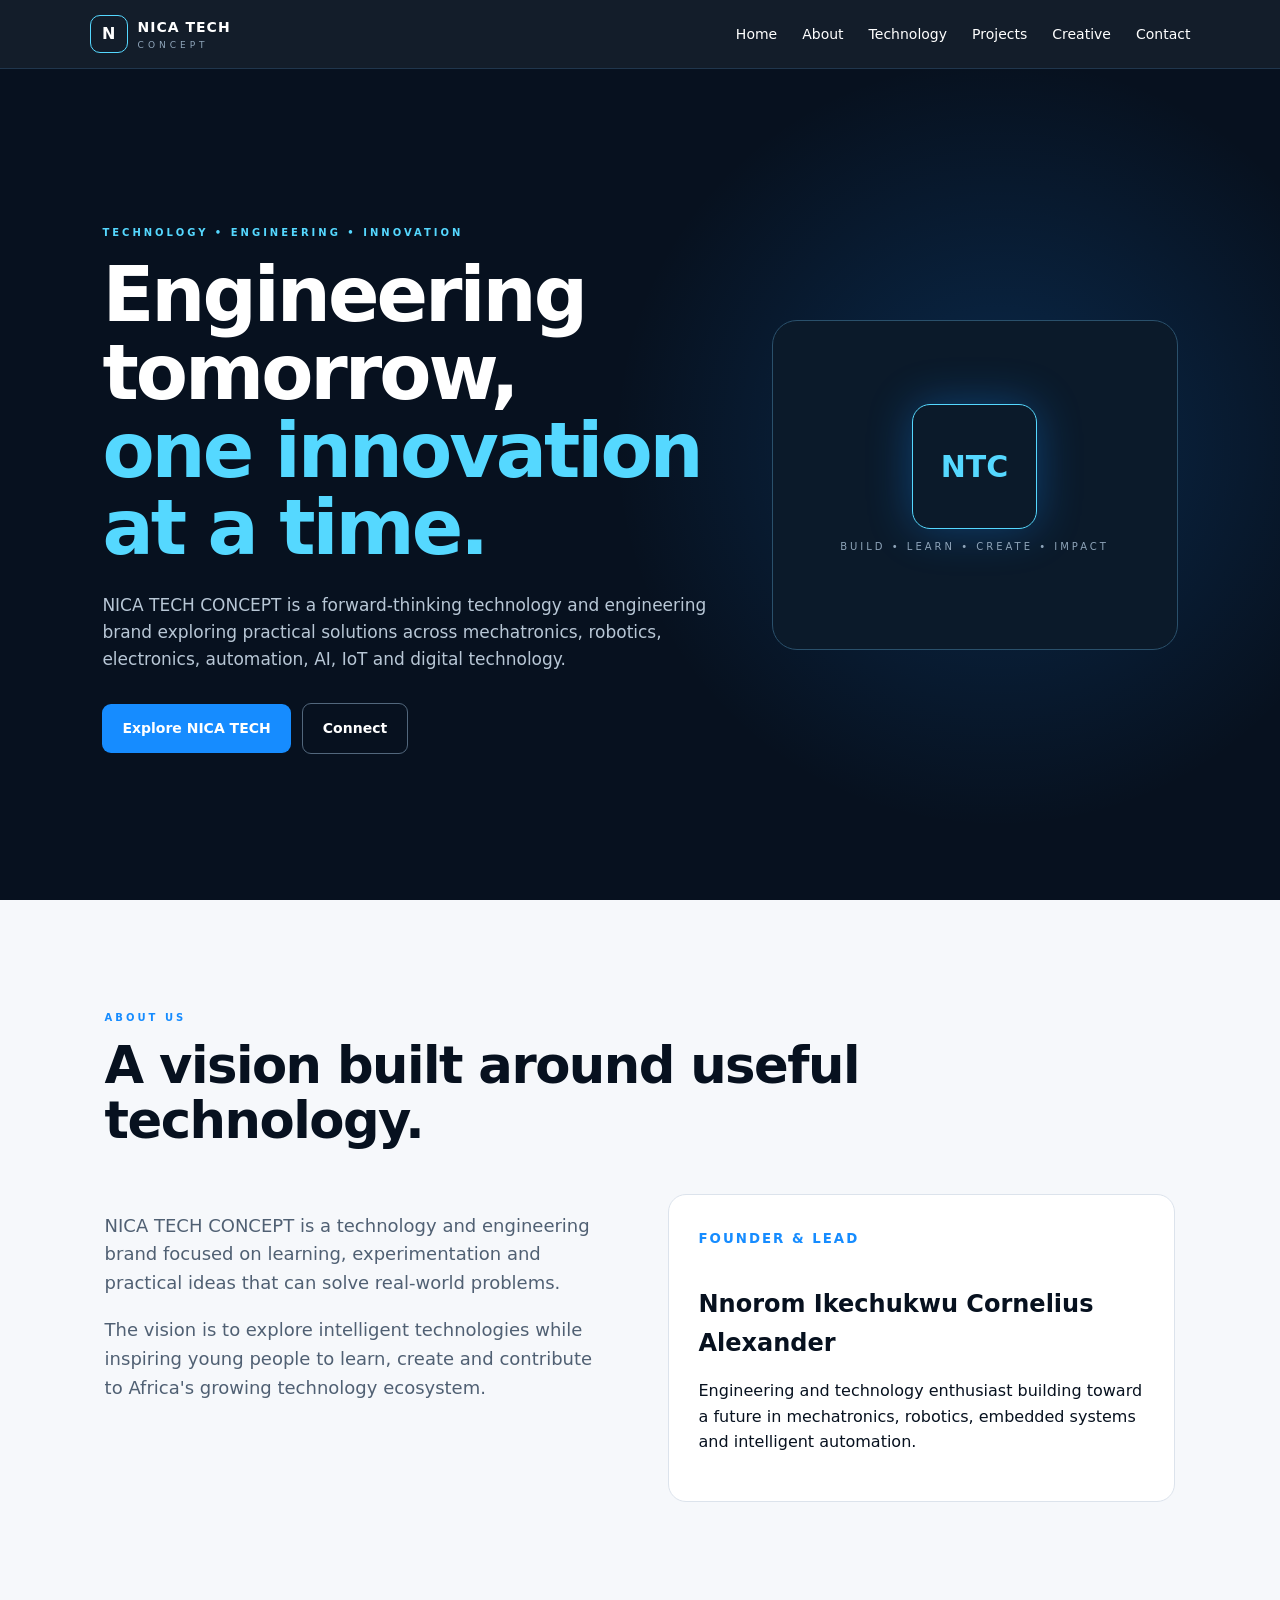
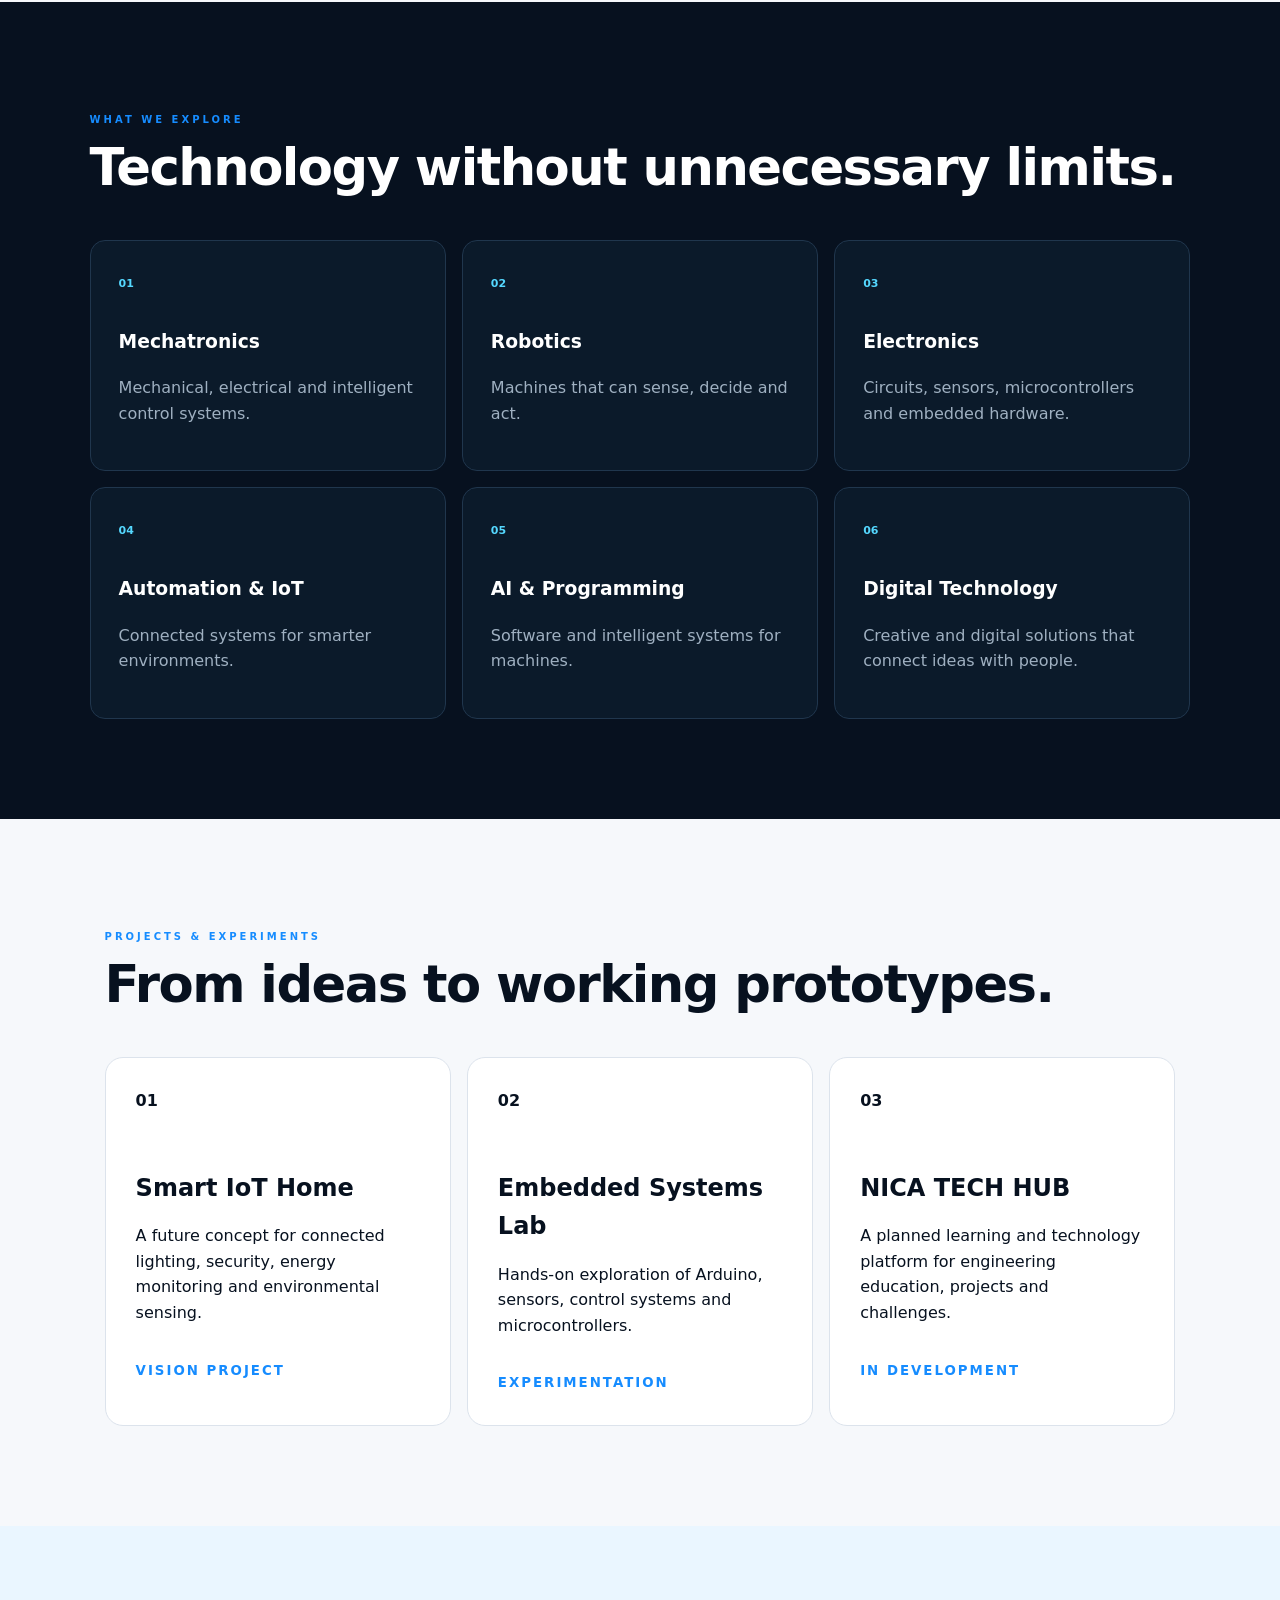
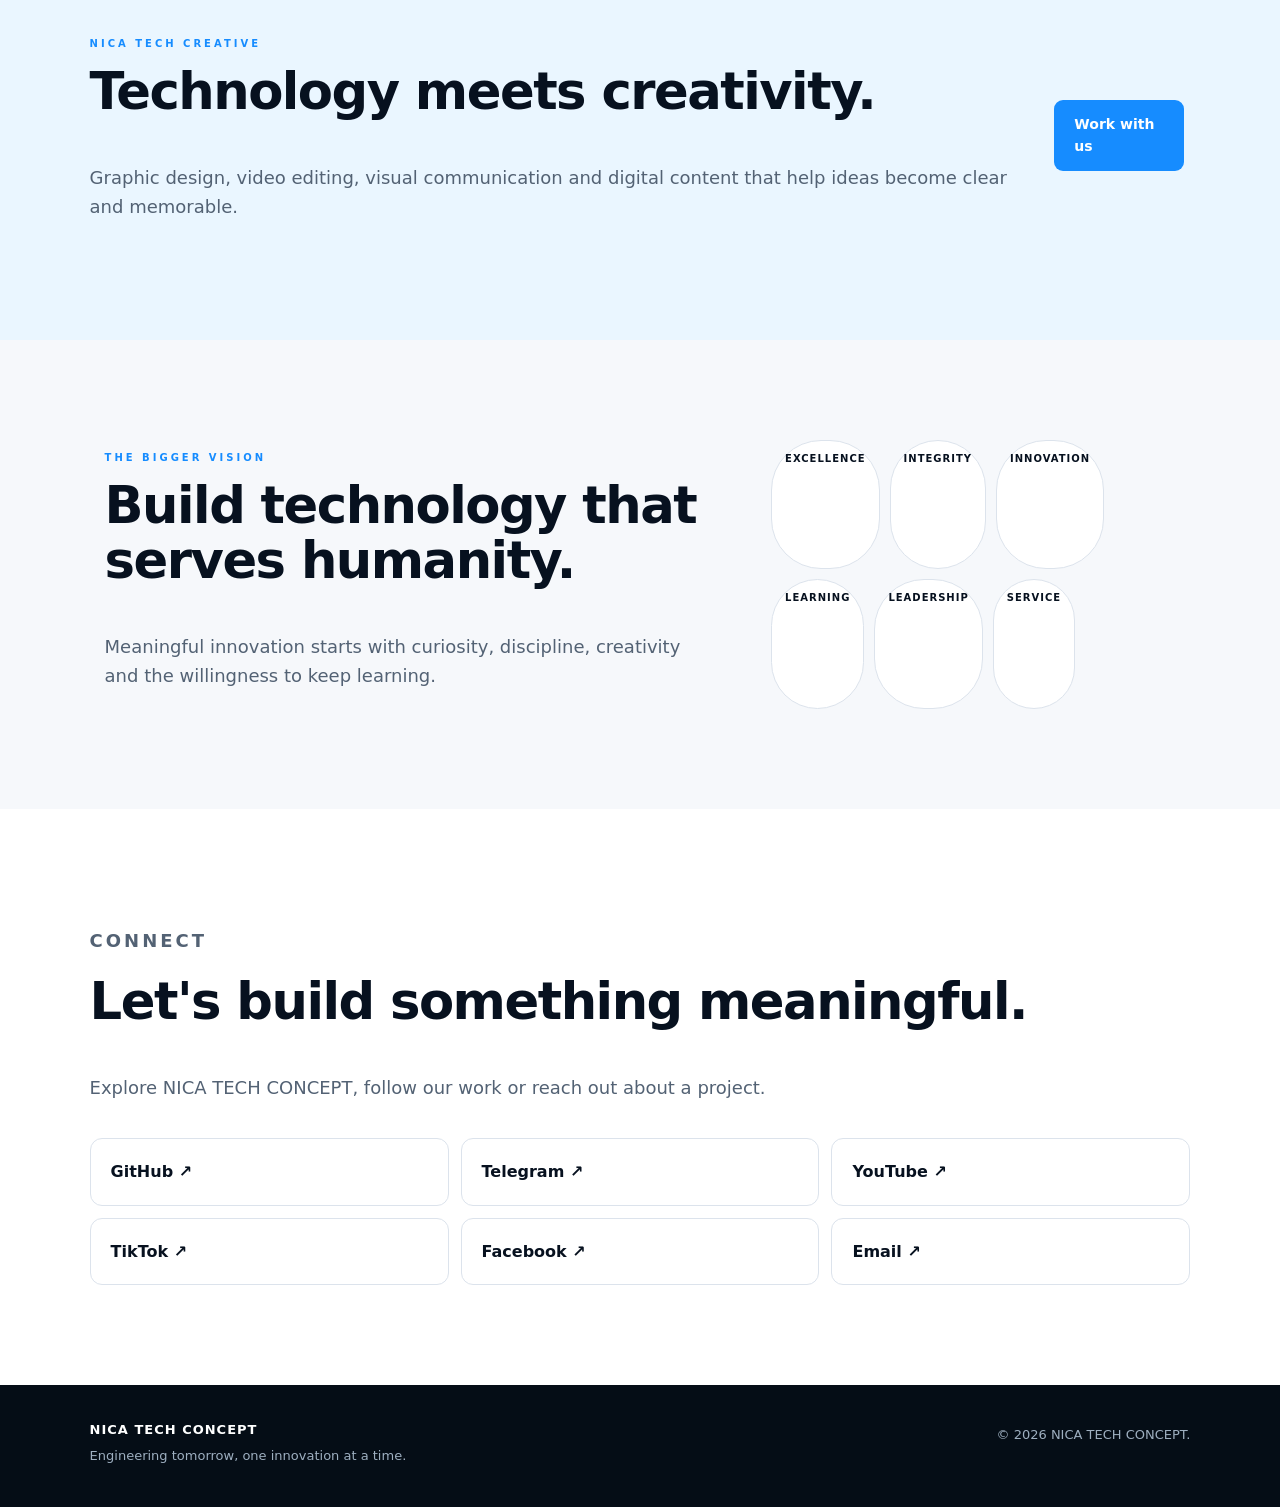
==== index.html @ c8c3e36c "Launch NICA TECH CONCEPT website" ====
<!doctype html><html lang="en"><head><meta charset="utf-8"><meta name="viewport" content="width=device-width,initial-scale=1"><meta name="description" content="NICA TECH CONCEPT — technology and engineering across mechatronics, robotics, electronics, automation, AI, IoT and digital technology."><title>NICA TECH CONCEPT | Engineering Tomorrow</title><link rel="stylesheet" href="style.css"></head><body>
<header><a class="brand" href="#home"><b>N</b><span><strong>NICA TECH</strong><small>CONCEPT</small></span></a><button id="menu">☰</button><nav id="nav"><a href="#home">Home</a><a href="#about">About</a><a href="#technology">Technology</a><a href="#projects">Projects</a><a href="#creative">Creative</a><a href="#contact">Contact</a></nav></header>
<main>
<section id="home" class="hero"><div><p class="eyebrow">TECHNOLOGY • ENGINEERING • INNOVATION</p><h1>Engineering tomorrow,<br><em>one innovation at a time.</em></h1><p class="lead">NICA TECH CONCEPT is a forward-thinking technology and engineering brand exploring practical solutions across mechatronics, robotics, electronics, automation, AI, IoT and digital technology.</p><a class="btn" href="#technology">Explore NICA TECH</a> <a class="btn ghost" href="#contact">Connect</a></div><div class="chipbox"><div class="chip">NTC</div><p>BUILD • LEARN • CREATE • IMPACT</p></div></section>
<section id="about" class="section"><p class="eyebrow">ABOUT US</p><h2>A vision built around useful technology.</h2><div class="twocol"><div><p>NICA TECH CONCEPT is a technology and engineering brand focused on learning, experimentation and practical ideas that can solve real-world problems.</p><p>The vision is to explore intelligent technologies while inspiring young people to learn, create and contribute to Africa's growing technology ecosystem.</p></div><article class="card"><small>FOUNDER & LEAD</small><h3>Nnorom Ikechukwu Cornelius Alexander</h3><p>Engineering and technology enthusiast building toward a future in mechatronics, robotics, embedded systems and intelligent automation.</p></article></div></section>
<section id="technology" class="section dark"><p class="eyebrow">WHAT WE EXPLORE</p><h2>Technology without unnecessary limits.</h2><div class="grid six"><article><b>01</b><h3>Mechatronics</h3><p>Mechanical, electrical and intelligent control systems.</p></article><article><b>02</b><h3>Robotics</h3><p>Machines that can sense, decide and act.</p></article><article><b>03</b><h3>Electronics</h3><p>Circuits, sensors, microcontrollers and embedded hardware.</p></article><article><b>04</b><h3>Automation & IoT</h3><p>Connected systems for smarter environments.</p></article><article><b>05</b><h3>AI & Programming</h3><p>Software and intelligent systems for machines.</p></article><article><b>06</b><h3>Digital Technology</h3><p>Creative and digital solutions that connect ideas with people.</p></article></div></section>
<section id="projects" class="section"><p class="eyebrow">PROJECTS & EXPERIMENTS</p><h2>From ideas to working prototypes.</h2><div class="grid three"><article class="card"><b>01</b><h3>Smart IoT Home</h3><p>A future concept for connected lighting, security, energy monitoring and environmental sensing.</p><small>VISION PROJECT</small></article><article class="card"><b>02</b><h3>Embedded Systems Lab</h3><p>Hands-on exploration of Arduino, sensors, control systems and microcontrollers.</p><small>EXPERIMENTATION</small></article><article class="card"><b>03</b><h3>NICA TECH HUB</h3><p>A planned learning and technology platform for engineering education, projects and challenges.</p><small>IN DEVELOPMENT</small></article></div></section>
<section id="creative" class="section creative"><div><p class="eyebrow">NICA TECH CREATIVE</p><h2>Technology meets creativity.</h2><p>Graphic design, video editing, visual communication and digital content that help ideas become clear and memorable.</p></div><a class="btn" href="#contact">Work with us</a></section>
<section class="section vision"><div><p class="eyebrow">THE BIGGER VISION</p><h2>Build technology that serves humanity.</h2><p>Meaningful innovation starts with curiosity, discipline, creativity and the willingness to keep learning.</p></div><div class="pills"><span>EXCELLENCE</span><span>INTEGRITY</span><span>INNOVATION</span><span>LEARNING</span><span>LEADERSHIP</span><span>SERVICE</span></div></section>
<section id="contact" class="section contact"><p class="eyebrow">CONNECT</p><h2>Let's build something meaningful.</h2><p>Explore NICA TECH CONCEPT, follow our work or reach out about a project.</p><div class="links"><a href="https://github.com/nica-tech" target="_blank">GitHub ↗</a><a href="https://t.me/nicatechconcept" target="_blank">Telegram ↗</a><a href="https://www.youtube.com/@nicatechconcept" target="_blank">YouTube ↗</a><a href="https://www.tiktok.com/" target="_blank">TikTok ↗</a><a href="https://www.facebook.com/" target="_blank">Facebook ↗</a><a href="mailto:hello@nicatechconcept.com">Email ↗</a></div></section>
</main><footer><div><strong>NICA TECH CONCEPT</strong><p>Engineering tomorrow, one innovation at a time.</p></div><p>© <span id="year"></span> NICA TECH CONCEPT.</p></footer><script src="script.js"></script></body></html>
---- style.css ----
*{box-sizing:border-box}html{scroll-behavior:smooth}body{margin:0;font-family:Inter,system-ui,-apple-system,Segoe UI,sans-serif;color:#07111f;background:#f6f8fb;line-height:1.6}a{text-decoration:none;color:inherit}header{position:sticky;top:0;z-index:5;padding:15px 7%;display:flex;align-items:center;justify-content:space-between;background:#07111ff2;color:#fff;border-bottom:1px solid #20364d}.brand{display:flex;align-items:center;gap:10px}.brand>b{display:grid;place-items:center;width:38px;height:38px;border:1px solid #55d8ff;border-radius:10px}.brand strong,.brand small{display:block}.brand strong{font-size:14px;letter-spacing:1px}.brand small{font-size:9px;letter-spacing:4px;color:#91a7bc}nav{display:flex;gap:25px;font-size:14px}nav a:hover{color:#55d8ff}#menu{display:none;background:none;border:0;color:#fff;font-size:25px}.hero{min-height:calc(100vh - 69px);padding:8%;display:grid;grid-template-columns:1.2fr .8fr;align-items:center;gap:60px;background:radial-gradient(circle at 78% 45%,#168cff33,transparent 35%),#07111f;color:#fff}.eyebrow{font-size:10px;font-weight:900;letter-spacing:3px;color:#168cff}.hero .eyebrow{color:#55d8ff}h1{font-size:clamp(43px,6vw,76px);line-height:1.02;letter-spacing:-3px;margin:15px 0}h1 em{font-style:normal;color:#55d8ff}.lead{max-width:700px;color:#b8c7d6;font-size:17px;margin:25px 0}.btn{display:inline-block;padding:13px 20px;margin:5px 6px 0 0;border-radius:9px;background:#168cff;color:#fff;font-weight:800;font-size:14px}.btn.ghost{background:transparent;border:1px solid #52677c}.chipbox{height:330px;border:1px solid #2a506b;border-radius:25px;display:grid;place-items:center;align-content:center;background:#0b1a2a}.chip{width:125px;height:125px;display:grid;place-items:center;border:1px solid #55d8ff;border-radius:18px;color:#55d8ff;font-size:30px;font-weight:900;box-shadow:0 0 45px #168cff55}.chipbox p{font-size:10px;letter-spacing:3px;color:#8ea4b9}.section{max-width:1250px;margin:auto;padding:100px 7%}.section h2{font-size:clamp(32px,4vw,54px);line-height:1.08;margin:12px 0 45px;letter-spacing:-1.5px}.twocol{display:grid;grid-template-columns:1fr 1fr;gap:55px}.twocol>div>p{font-size:18px;color:#506073}.card{background:#fff;border:1px solid #dce3ec;border-radius:18px;padding:30px}.card small{color:#168cff;font-weight:900;letter-spacing:2px}.card h3{font-size:24px;margin:35px 0 10px}.dark{max-width:none;background:#07111f;color:#fff}.dark>*{max-width:1110px;margin-left:auto;margin-right:auto}.dark h2{color:#fff}.grid{display:grid;gap:16px}.six{grid-template-columns:repeat(3,1fr)}.six article{padding:28px;border:1px solid #20364d;border-radius:15px;background:#0b1a2a}.six article>b{color:#55d8ff;font-size:11px}.six h3{margin-top:32px}.six p{color:#9fb0c1}.three{grid-template-columns:repeat(3,1fr)}.three .card{min-height:230px}.three .card h3{margin-top:55px}.three .card small{display:inline-block;margin-top:18px}.creative{max-width:none;background:#eaf6ff;display:flex;align-items:center;justify-content:space-between;gap:30px}.creative p:not(.eyebrow),.vision p:last-child,.contact>p{color:#536274;font-size:18px}.vision{display:grid;grid-template-columns:1.2fr .8fr;gap:60px}.pills{display:flex;flex-wrap:wrap;gap:10px}.pills span{background:#fff;border:1px solid #dce3ec;border-radius:50px;padding:10px 13px;font-size:10px;font-weight:900;letter-spacing:1px}.contact{max-width:none;background:#fff}.links{display:grid;grid-template-columns:repeat(3,1fr);gap:12px;margin-top:35px}.links a{padding:20px;border:1px solid #dce3ec;border-radius:12px;font-weight:800}.links a:hover{border-color:#55d8ff;background:#f5fbff}footer{padding:35px 7%;background:#050d16;color:#9eafc0;display:flex;justify-content:space-between;gap:30px;font-size:13px}footer strong{color:#fff;letter-spacing:1px}footer p{margin:5px 0}@media(max-width:800px){#menu{display:block}nav{display:none;position:absolute;top:68px;left:0;right:0;padding:20px 7%;background:#07111f;flex-direction:column}nav.open{display:flex}.hero{grid-template-columns:1fr;padding-top:70px}.twocol,.six,.three,.vision{grid-template-columns:1fr}.creative{display:block}.links{grid-template-columns:1fr}footer{display:block}}
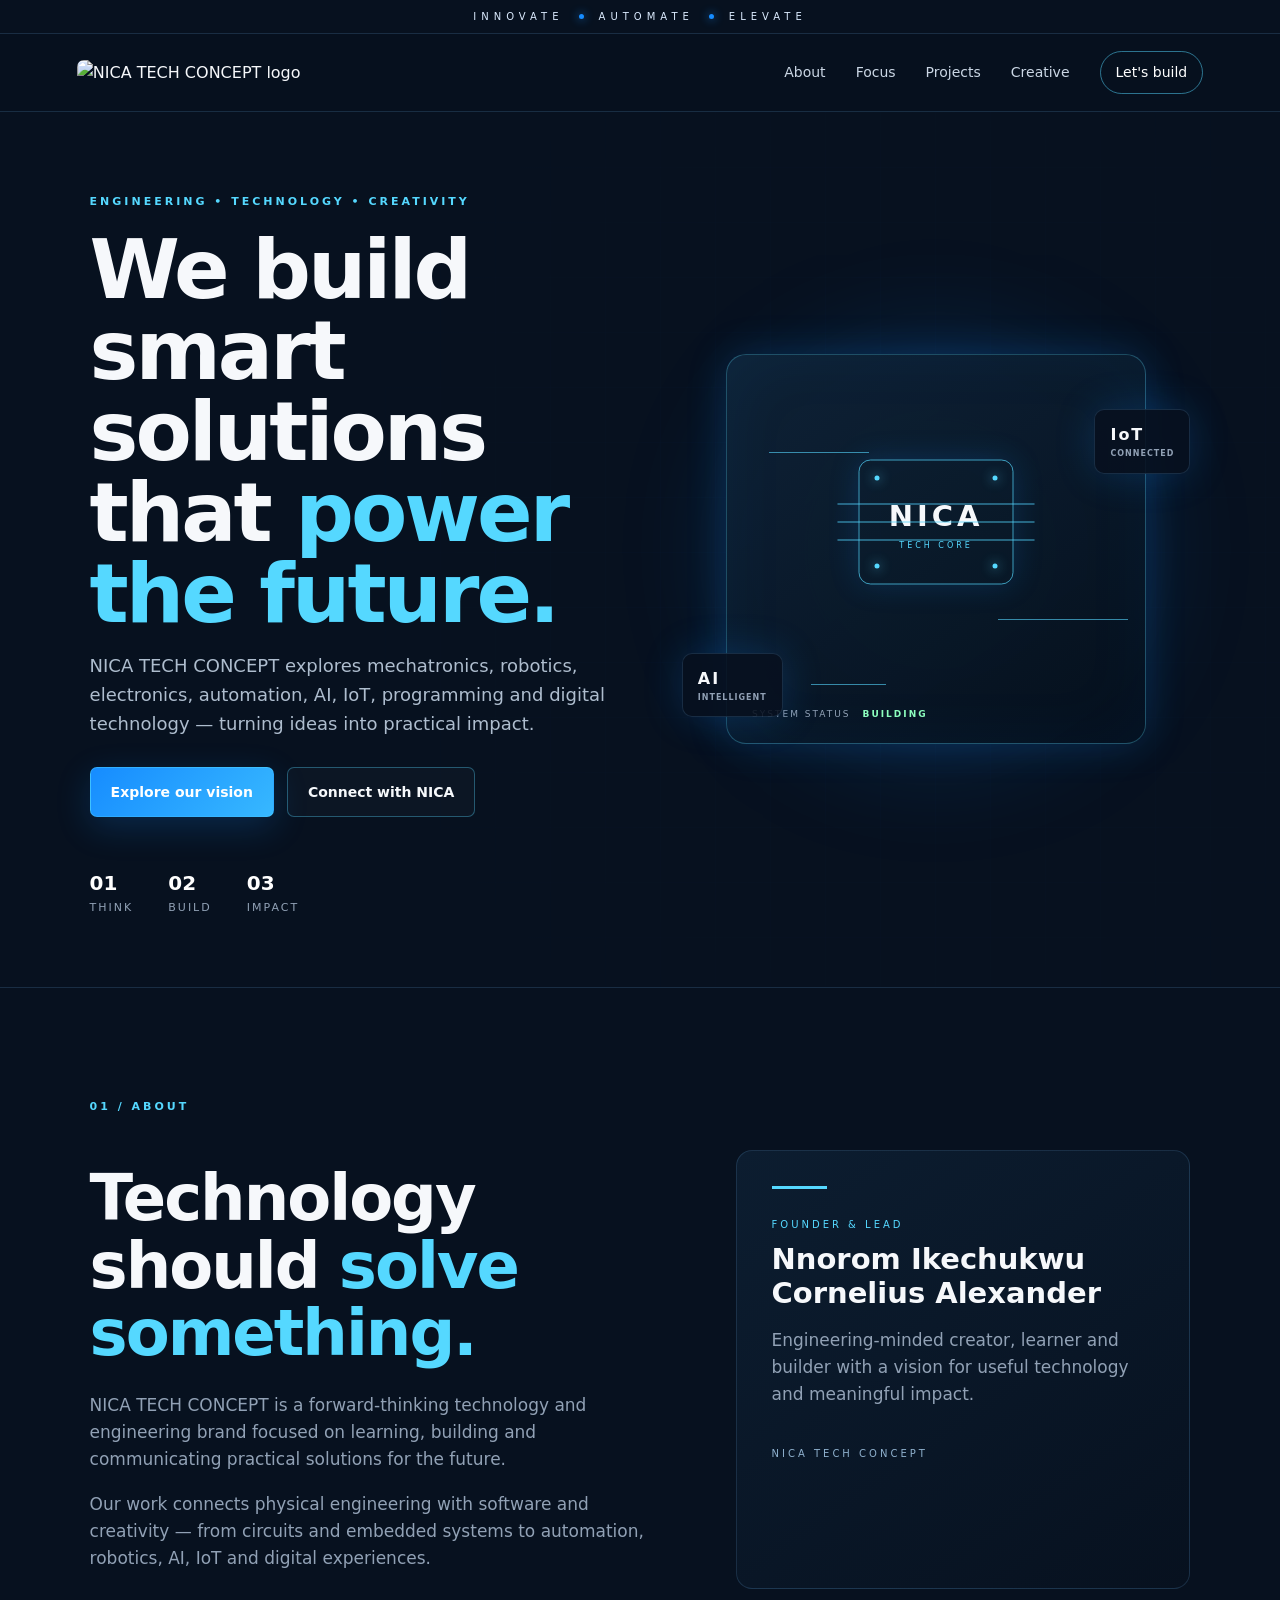
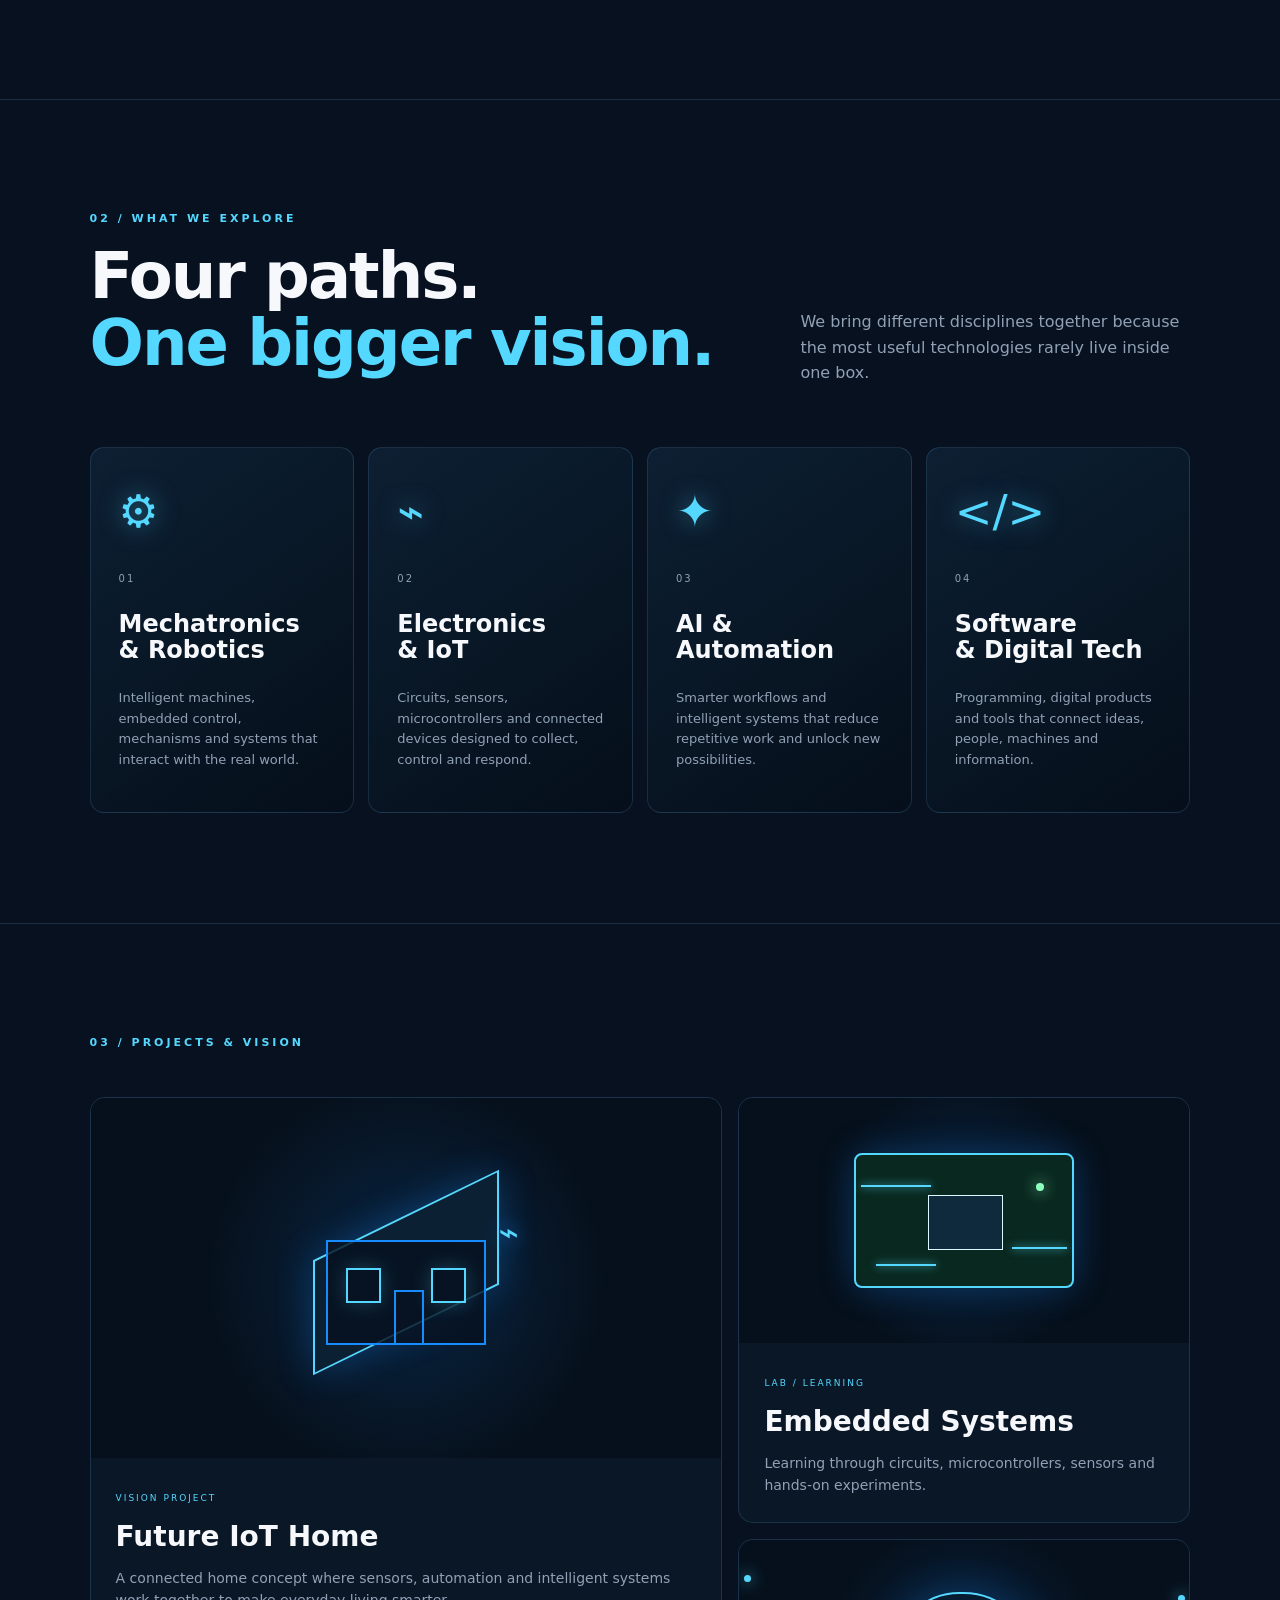
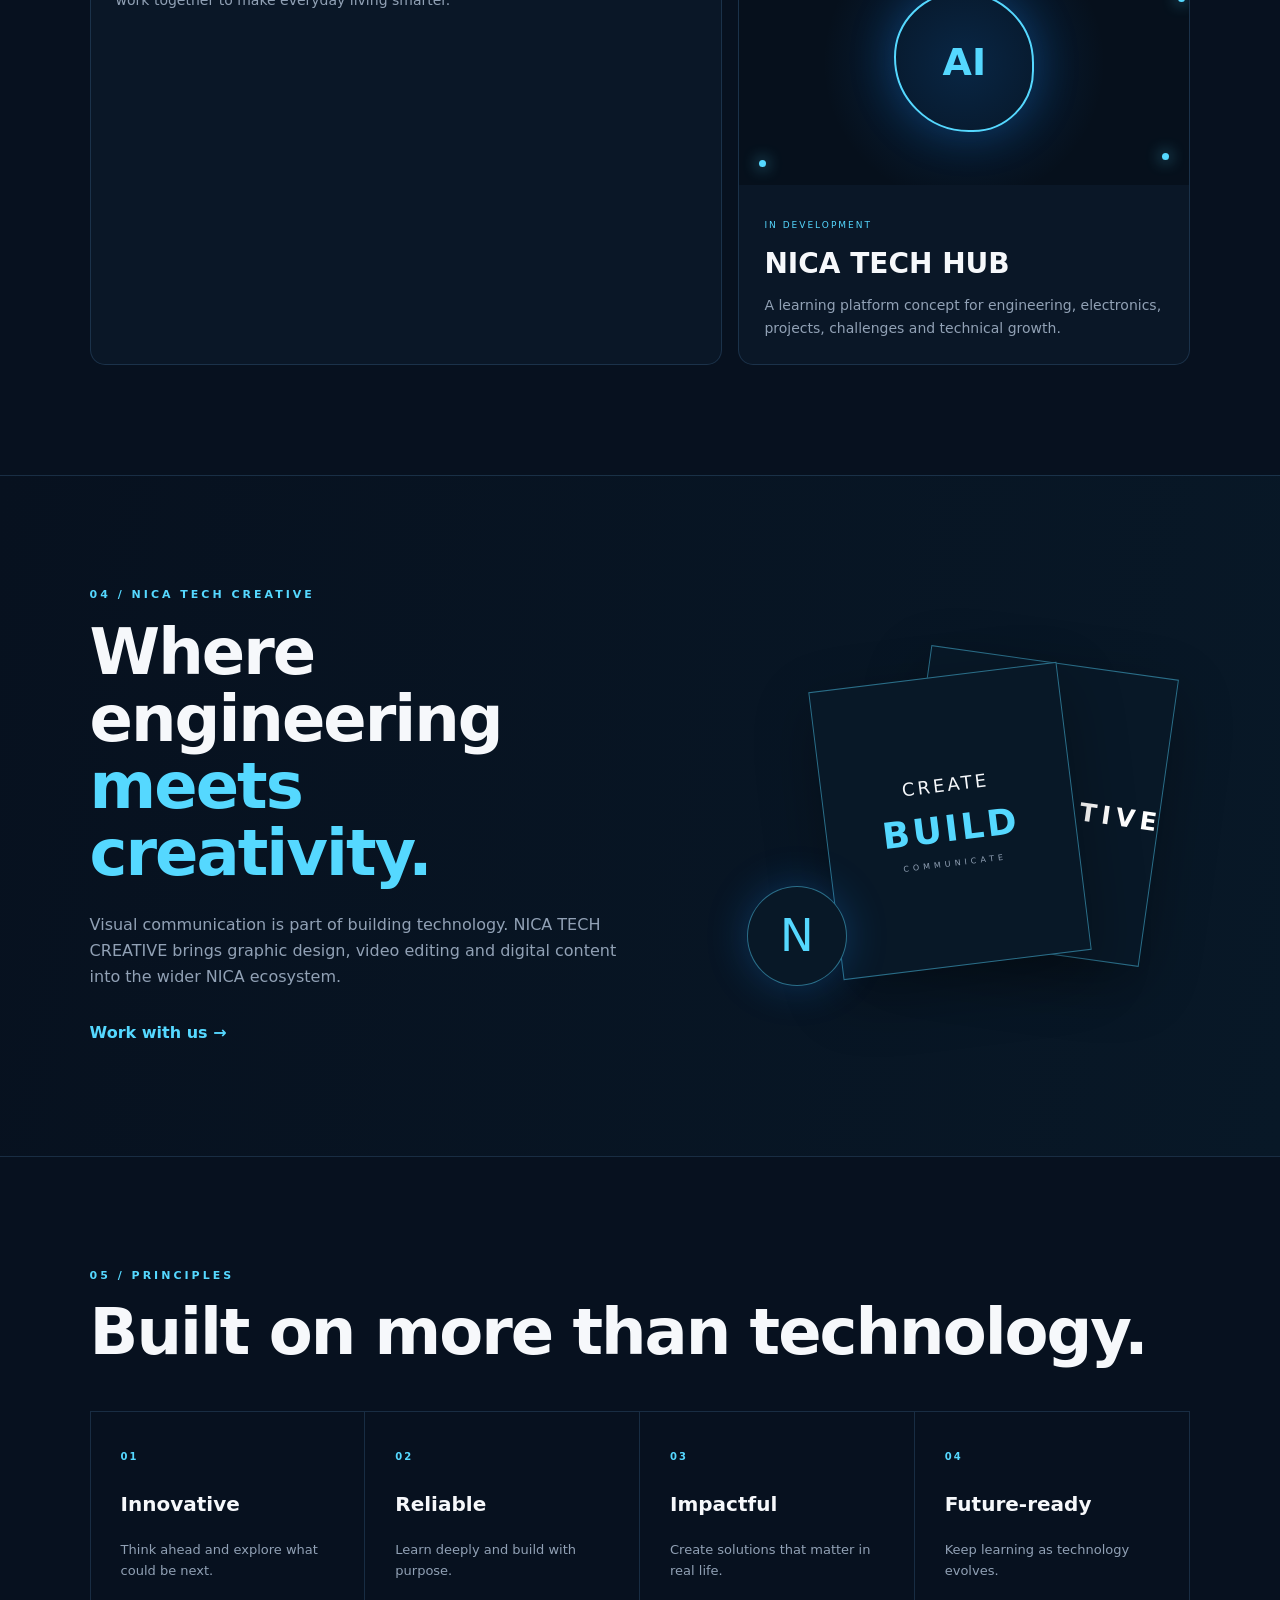
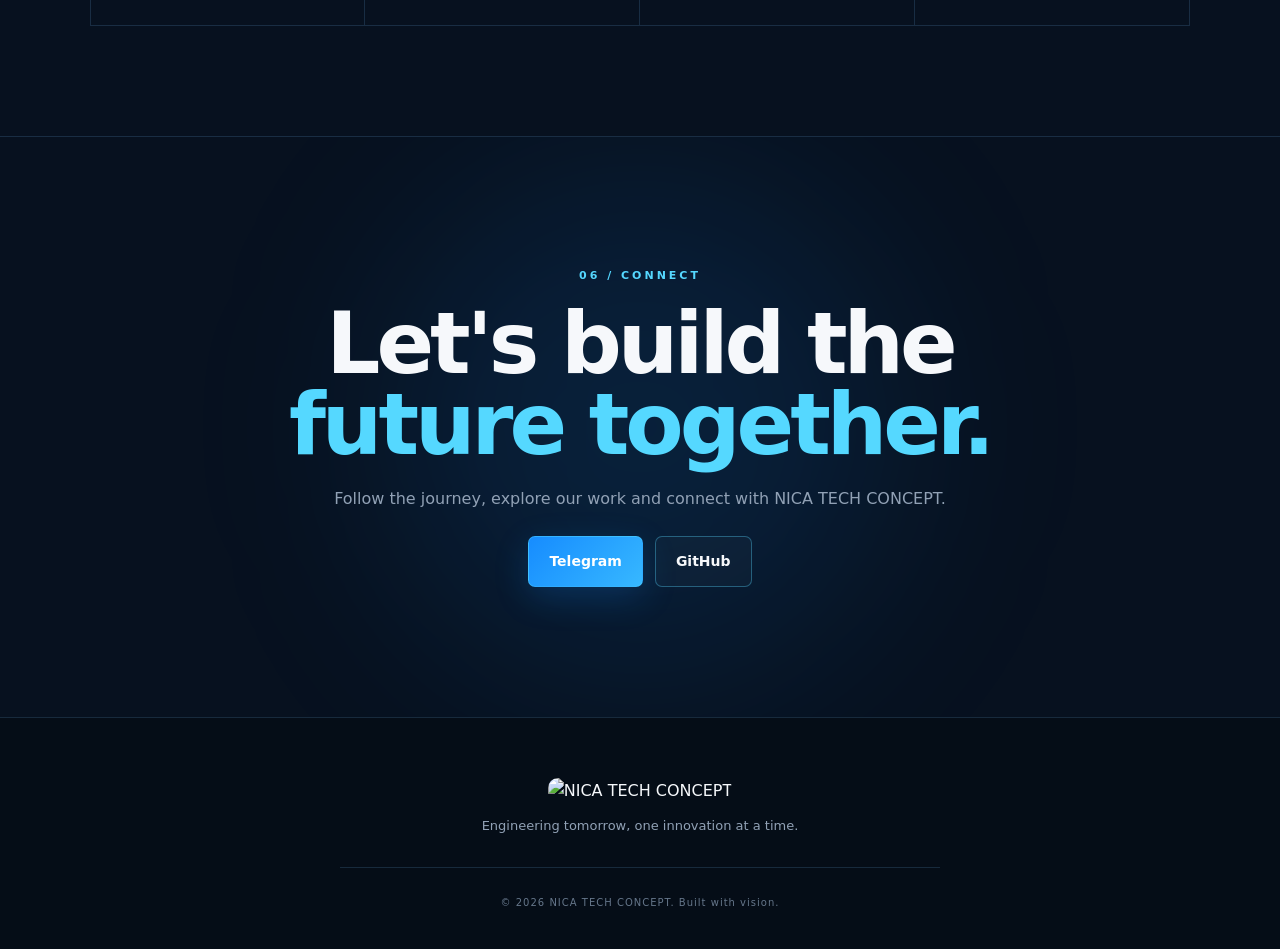
==== commit 86d94ead: "Add files via upload" ====
--- a/index.html
+++ b/index.html
@@ -1,11 +1,174 @@
-<!doctype html><html lang="en"><head><meta charset="utf-8"><meta name="viewport" content="width=device-width,initial-scale=1"><meta name="description" content="NICA TECH CONCEPT — technology and engineering across mechatronics, robotics, electronics, automation, AI, IoT and digital technology."><title>NICA TECH CONCEPT | Engineering Tomorrow</title><link rel="stylesheet" href="style.css"></head><body>
-<header><a class="brand" href="#home"><b>N</b><span><strong>NICA TECH</strong><small>CONCEPT</small></span></a><button id="menu">☰</button><nav id="nav"><a href="#home">Home</a><a href="#about">About</a><a href="#technology">Technology</a><a href="#projects">Projects</a><a href="#creative">Creative</a><a href="#contact">Contact</a></nav></header>
-<main>
-<section id="home" class="hero"><div><p class="eyebrow">TECHNOLOGY • ENGINEERING • INNOVATION</p><h1>Engineering tomorrow,<br><em>one innovation at a time.</em></h1><p class="lead">NICA TECH CONCEPT is a forward-thinking technology and engineering brand exploring practical solutions across mechatronics, robotics, electronics, automation, AI, IoT and digital technology.</p><a class="btn" href="#technology">Explore NICA TECH</a> <a class="btn ghost" href="#contact">Connect</a></div><div class="chipbox"><div class="chip">NTC</div><p>BUILD • LEARN • CREATE • IMPACT</p></div></section>
-<section id="about" class="section"><p class="eyebrow">ABOUT US</p><h2>A vision built around useful technology.</h2><div class="twocol"><div><p>NICA TECH CONCEPT is a technology and engineering brand focused on learning, experimentation and practical ideas that can solve real-world problems.</p><p>The vision is to explore intelligent technologies while inspiring young people to learn, create and contribute to Africa's growing technology ecosystem.</p></div><article class="card"><small>FOUNDER & LEAD</small><h3>Nnorom Ikechukwu Cornelius Alexander</h3><p>Engineering and technology enthusiast building toward a future in mechatronics, robotics, embedded systems and intelligent automation.</p></article></div></section>
-<section id="technology" class="section dark"><p class="eyebrow">WHAT WE EXPLORE</p><h2>Technology without unnecessary limits.</h2><div class="grid six"><article><b>01</b><h3>Mechatronics</h3><p>Mechanical, electrical and intelligent control systems.</p></article><article><b>02</b><h3>Robotics</h3><p>Machines that can sense, decide and act.</p></article><article><b>03</b><h3>Electronics</h3><p>Circuits, sensors, microcontrollers and embedded hardware.</p></article><article><b>04</b><h3>Automation & IoT</h3><p>Connected systems for smarter environments.</p></article><article><b>05</b><h3>AI & Programming</h3><p>Software and intelligent systems for machines.</p></article><article><b>06</b><h3>Digital Technology</h3><p>Creative and digital solutions that connect ideas with people.</p></article></div></section>
-<section id="projects" class="section"><p class="eyebrow">PROJECTS & EXPERIMENTS</p><h2>From ideas to working prototypes.</h2><div class="grid three"><article class="card"><b>01</b><h3>Smart IoT Home</h3><p>A future concept for connected lighting, security, energy monitoring and environmental sensing.</p><small>VISION PROJECT</small></article><article class="card"><b>02</b><h3>Embedded Systems Lab</h3><p>Hands-on exploration of Arduino, sensors, control systems and microcontrollers.</p><small>EXPERIMENTATION</small></article><article class="card"><b>03</b><h3>NICA TECH HUB</h3><p>A planned learning and technology platform for engineering education, projects and challenges.</p><small>IN DEVELOPMENT</small></article></div></section>
-<section id="creative" class="section creative"><div><p class="eyebrow">NICA TECH CREATIVE</p><h2>Technology meets creativity.</h2><p>Graphic design, video editing, visual communication and digital content that help ideas become clear and memorable.</p></div><a class="btn" href="#contact">Work with us</a></section>
-<section class="section vision"><div><p class="eyebrow">THE BIGGER VISION</p><h2>Build technology that serves humanity.</h2><p>Meaningful innovation starts with curiosity, discipline, creativity and the willingness to keep learning.</p></div><div class="pills"><span>EXCELLENCE</span><span>INTEGRITY</span><span>INNOVATION</span><span>LEARNING</span><span>LEADERSHIP</span><span>SERVICE</span></div></section>
-<section id="contact" class="section contact"><p class="eyebrow">CONNECT</p><h2>Let's build something meaningful.</h2><p>Explore NICA TECH CONCEPT, follow our work or reach out about a project.</p><div class="links"><a href="https://github.com/nica-tech" target="_blank">GitHub ↗</a><a href="https://t.me/nicatechconcept" target="_blank">Telegram ↗</a><a href="https://www.youtube.com/@nicatechconcept" target="_blank">YouTube ↗</a><a href="https://www.tiktok.com/" target="_blank">TikTok ↗</a><a href="https://www.facebook.com/" target="_blank">Facebook ↗</a><a href="mailto:hello@nicatechconcept.com">Email ↗</a></div></section>
-</main><footer><div><strong>NICA TECH CONCEPT</strong><p>Engineering tomorrow, one innovation at a time.</p></div><p>© <span id="year"></span> NICA TECH CONCEPT.</p></footer><script src="script.js"></script></body></html>
+<!DOCTYPE html>
+<html lang="en">
+<head>
+  <meta charset="UTF-8">
+  <meta name="viewport" content="width=device-width, initial-scale=1.0">
+  <meta name="description" content="NICA TECH CONCEPT — engineering, robotics, electronics, automation, AI, IoT and digital technology.">
+  <meta name="theme-color" content="#07111f">
+  <title>NICA TECH CONCEPT | Engineering Tomorrow</title>
+  <link rel="icon" type="image/png" href="assets/nica-tech-mark.png">
+  <link rel="stylesheet" href="style.css">
+</head>
+<body>
+  <div class="topline"><span>INNOVATE</span><i></i><span>AUTOMATE</span><i></i><span>ELEVATE</span></div>
+
+  <header class="nav">
+    <a class="brand" href="#home" aria-label="NICA TECH CONCEPT home">
+      <img src="assets/nica-tech-mark.png" alt="NICA TECH CONCEPT logo">
+    </a>
+    <button class="menu" aria-label="Open menu"><span></span><span></span><span></span></button>
+    <nav>
+      <a href="#about">About</a>
+      <a href="#focus">Focus</a>
+      <a href="#projects">Projects</a>
+      <a href="#creative">Creative</a>
+      <a href="#contact" class="nav-cta">Let's build</a>
+    </nav>
+  </header>
+
+  <main>
+    <section id="home" class="hero">
+      <div class="circuit-bg"></div>
+      <div class="hero-copy">
+        <p class="eyebrow">ENGINEERING • TECHNOLOGY • CREATIVITY</p>
+        <h1>We build smart solutions that <em>power the future.</em></h1>
+        <p class="lead">NICA TECH CONCEPT explores mechatronics, robotics, electronics, automation, AI, IoT, programming and digital technology — turning ideas into practical impact.</p>
+        <div class="hero-actions">
+          <a class="btn primary" href="#projects">Explore our vision</a>
+          <a class="btn ghost" href="#contact">Connect with NICA</a>
+        </div>
+        <div class="stats">
+          <div><strong>01</strong><span>Think</span></div>
+          <div><strong>02</strong><span>Build</span></div>
+          <div><strong>03</strong><span>Impact</span></div>
+        </div>
+      </div>
+      <div class="hero-visual">
+        <div class="orb orb-a"></div><div class="orb orb-b"></div>
+        <div class="tech-card main-card">
+          <div class="scan"></div>
+          <div class="chip">
+            <span></span><span></span><span></span><span></span>
+            <b>NICA</b>
+            <small>TECH CORE</small>
+          </div>
+          <div class="wire w1"></div><div class="wire w2"></div><div class="wire w3"></div>
+          <div class="readout"><span>SYSTEM STATUS</span><b>BUILDING</b></div>
+        </div>
+        <div class="floating-card fc-one">IoT <small>CONNECTED</small></div>
+        <div class="floating-card fc-two">AI <small>INTELLIGENT</small></div>
+      </div>
+    </section>
+
+    <section id="about" class="section about">
+      <div class="section-tag">01 / ABOUT</div>
+      <div class="two-col">
+        <div>
+          <h2>Technology should <span>solve something.</span></h2>
+          <p>NICA TECH CONCEPT is a forward-thinking technology and engineering brand focused on learning, building and communicating practical solutions for the future.</p>
+          <p>Our work connects physical engineering with software and creativity — from circuits and embedded systems to automation, robotics, AI, IoT and digital experiences.</p>
+        </div>
+        <div class="founder">
+          <div class="founder-line"></div>
+          <p class="mini">FOUNDER & LEAD</p>
+          <h3>Nnorom Ikechukwu<br>Cornelius Alexander</h3>
+          <p>Engineering-minded creator, learner and builder with a vision for useful technology and meaningful impact.</p>
+          <span class="signature">NICA TECH CONCEPT</span>
+        </div>
+      </div>
+    </section>
+
+    <section id="focus" class="section focus">
+      <div class="section-head">
+        <div><div class="section-tag">02 / WHAT WE EXPLORE</div><h2>Four paths.<br><span>One bigger vision.</span></h2></div>
+        <p>We bring different disciplines together because the most useful technologies rarely live inside one box.</p>
+      </div>
+      <div class="focus-grid">
+        <article class="focus-card">
+          <div class="icon robot-icon">⚙</div><p class="num">01</p><h3>Mechatronics<br>& Robotics</h3>
+          <p>Intelligent machines, embedded control, mechanisms and systems that interact with the real world.</p>
+        </article>
+        <article class="focus-card">
+          <div class="icon circuit-icon">⌁</div><p class="num">02</p><h3>Electronics<br>& IoT</h3>
+          <p>Circuits, sensors, microcontrollers and connected devices designed to collect, control and respond.</p>
+        </article>
+        <article class="focus-card">
+          <div class="icon ai-icon">✦</div><p class="num">03</p><h3>AI &<br>Automation</h3>
+          <p>Smarter workflows and intelligent systems that reduce repetitive work and unlock new possibilities.</p>
+        </article>
+        <article class="focus-card">
+          <div class="icon code-icon">&lt;/&gt;</div><p class="num">04</p><h3>Software<br>& Digital Tech</h3>
+          <p>Programming, digital products and tools that connect ideas, people, machines and information.</p>
+        </article>
+      </div>
+    </section>
+
+    <section id="projects" class="section projects">
+      <div class="section-tag">03 / PROJECTS & VISION</div>
+      <div class="project-grid">
+        <article class="project project-large">
+          <div class="project-art smart-home-art">
+            <div class="house"><div class="roof"></div><div class="wall"></div><div class="window w-left"></div><div class="window w-right"></div><div class="door"></div><div class="signal">⌁</div></div>
+          </div>
+          <div class="project-copy"><span>VISION PROJECT</span><h3>Future IoT Home</h3><p>A connected home concept where sensors, automation and intelligent systems work together to make everyday living smarter.</p></div>
+        </article>
+        <article class="project">
+          <div class="project-art pcb-art"><div class="pcb"><div class="board-chip"></div><div class="trace t1"></div><div class="trace t2"></div><div class="trace t3"></div><div class="led"></div></div></div>
+          <div class="project-copy"><span>LAB / LEARNING</span><h3>Embedded Systems</h3><p>Learning through circuits, microcontrollers, sensors and hands-on experiments.</p></div>
+        </article>
+        <article class="project">
+          <div class="project-art ai-art"><div class="brain"><b>AI</b><i></i><i></i><i></i><i></i></div></div>
+          <div class="project-copy"><span>IN DEVELOPMENT</span><h3>NICA TECH HUB</h3><p>A learning platform concept for engineering, electronics, projects, challenges and technical growth.</p></div>
+        </article>
+      </div>
+    </section>
+
+    <section id="creative" class="section creative">
+      <div class="creative-inner">
+        <div>
+          <div class="section-tag">04 / NICA TECH CREATIVE</div>
+          <h2>Where engineering<br><span>meets creativity.</span></h2>
+          <p>Visual communication is part of building technology. NICA TECH CREATIVE brings graphic design, video editing and digital content into the wider NICA ecosystem.</p>
+          <a class="text-link" href="#contact">Work with us <b>→</b></a>
+        </div>
+        <div class="creative-stack">
+          <div class="design-card d1">NICA<br><b>CREATIVE</b></div>
+          <div class="design-card d2"><span>CREATE</span><strong>BUILD</strong><small>COMMUNICATE</small></div>
+          <div class="design-card d3">N</div>
+        </div>
+      </div>
+    </section>
+
+    <section class="section values">
+      <div class="section-tag">05 / PRINCIPLES</div>
+      <h2>Built on more than technology.</h2>
+      <div class="values-grid">
+        <div><b>01</b><h3>Innovative</h3><p>Think ahead and explore what could be next.</p></div>
+        <div><b>02</b><h3>Reliable</h3><p>Learn deeply and build with purpose.</p></div>
+        <div><b>03</b><h3>Impactful</h3><p>Create solutions that matter in real life.</p></div>
+        <div><b>04</b><h3>Future-ready</h3><p>Keep learning as technology evolves.</p></div>
+      </div>
+    </section>
+
+    <section id="contact" class="contact">
+      <div class="contact-glow"></div>
+      <div class="section-tag">06 / CONNECT</div>
+      <h2>Let's build the<br><span>future together.</span></h2>
+      <p>Follow the journey, explore our work and connect with NICA TECH CONCEPT.</p>
+      <div class="contact-actions">
+        <a class="btn primary" href="https://t.me/nicatechconcept" target="_blank" rel="noopener">Telegram</a>
+        <a class="btn ghost" href="https://github.com/nica-tech" target="_blank" rel="noopener">GitHub</a>
+      </div>
+    </section>
+  </main>
+
+  <footer>
+    <img src="assets/nica-tech-logo.png" alt="NICA TECH CONCEPT">
+    <p>Engineering tomorrow, one innovation at a time.</p>
+    <div class="footer-line"></div>
+    <small>© <span id="year"></span> NICA TECH CONCEPT. Built with vision.</small>
+  </footer>
+
+  <script src="script.js"></script>
+</body>
+</html>
--- a/style.css
+++ b/style.css
@@ -1 +1,24 @@
-*{box-sizing:border-box}html{scroll-behavior:smooth}body{margin:0;font-family:Inter,system-ui,-apple-system,Segoe UI,sans-serif;color:#07111f;background:#f6f8fb;line-height:1.6}a{text-decoration:none;color:inherit}header{position:sticky;top:0;z-index:5;padding:15px 7%;display:flex;align-items:center;justify-content:space-between;background:#07111ff2;color:#fff;border-bottom:1px solid #20364d}.brand{display:flex;align-items:center;gap:10px}.brand>b{display:grid;place-items:center;width:38px;height:38px;border:1px solid #55d8ff;border-radius:10px}.brand strong,.brand small{display:block}.brand strong{font-size:14px;letter-spacing:1px}.brand small{font-size:9px;letter-spacing:4px;color:#91a7bc}nav{display:flex;gap:25px;font-size:14px}nav a:hover{color:#55d8ff}#menu{display:none;background:none;border:0;color:#fff;font-size:25px}.hero{min-height:calc(100vh - 69px);padding:8%;display:grid;grid-template-columns:1.2fr .8fr;align-items:center;gap:60px;background:radial-gradient(circle at 78% 45%,#168cff33,transparent 35%),#07111f;color:#fff}.eyebrow{font-size:10px;font-weight:900;letter-spacing:3px;color:#168cff}.hero .eyebrow{color:#55d8ff}h1{font-size:clamp(43px,6vw,76px);line-height:1.02;letter-spacing:-3px;margin:15px 0}h1 em{font-style:normal;color:#55d8ff}.lead{max-width:700px;color:#b8c7d6;font-size:17px;margin:25px 0}.btn{display:inline-block;padding:13px 20px;margin:5px 6px 0 0;border-radius:9px;background:#168cff;color:#fff;font-weight:800;font-size:14px}.btn.ghost{background:transparent;border:1px solid #52677c}.chipbox{height:330px;border:1px solid #2a506b;border-radius:25px;display:grid;place-items:center;align-content:center;background:#0b1a2a}.chip{width:125px;height:125px;display:grid;place-items:center;border:1px solid #55d8ff;border-radius:18px;color:#55d8ff;font-size:30px;font-weight:900;box-shadow:0 0 45px #168cff55}.chipbox p{font-size:10px;letter-spacing:3px;color:#8ea4b9}.section{max-width:1250px;margin:auto;padding:100px 7%}.section h2{font-size:clamp(32px,4vw,54px);line-height:1.08;margin:12px 0 45px;letter-spacing:-1.5px}.twocol{display:grid;grid-template-columns:1fr 1fr;gap:55px}.twocol>div>p{font-size:18px;color:#506073}.card{background:#fff;border:1px solid #dce3ec;border-radius:18px;padding:30px}.card small{color:#168cff;font-weight:900;letter-spacing:2px}.card h3{font-size:24px;margin:35px 0 10px}.dark{max-width:none;background:#07111f;color:#fff}.dark>*{max-width:1110px;margin-left:auto;margin-right:auto}.dark h2{color:#fff}.grid{display:grid;gap:16px}.six{grid-template-columns:repeat(3,1fr)}.six article{padding:28px;border:1px solid #20364d;border-radius:15px;background:#0b1a2a}.six article>b{color:#55d8ff;font-size:11px}.six h3{margin-top:32px}.six p{color:#9fb0c1}.three{grid-template-columns:repeat(3,1fr)}.three .card{min-height:230px}.three .card h3{margin-top:55px}.three .card small{display:inline-block;margin-top:18px}.creative{max-width:none;background:#eaf6ff;display:flex;align-items:center;justify-content:space-between;gap:30px}.creative p:not(.eyebrow),.vision p:last-child,.contact>p{color:#536274;font-size:18px}.vision{display:grid;grid-template-columns:1.2fr .8fr;gap:60px}.pills{display:flex;flex-wrap:wrap;gap:10px}.pills span{background:#fff;border:1px solid #dce3ec;border-radius:50px;padding:10px 13px;font-size:10px;font-weight:900;letter-spacing:1px}.contact{max-width:none;background:#fff}.links{display:grid;grid-template-columns:repeat(3,1fr);gap:12px;margin-top:35px}.links a{padding:20px;border:1px solid #dce3ec;border-radius:12px;font-weight:800}.links a:hover{border-color:#55d8ff;background:#f5fbff}footer{padding:35px 7%;background:#050d16;color:#9eafc0;display:flex;justify-content:space-between;gap:30px;font-size:13px}footer strong{color:#fff;letter-spacing:1px}footer p{margin:5px 0}@media(max-width:800px){#menu{display:block}nav{display:none;position:absolute;top:68px;left:0;right:0;padding:20px 7%;background:#07111f;flex-direction:column}nav.open{display:flex}.hero{grid-template-columns:1fr;padding-top:70px}.twocol,.six,.three,.vision{grid-template-columns:1fr}.creative{display:block}.links{grid-template-columns:1fr}footer{display:block}}
+:root{
+  --navy:#07111f;--navy2:#0b1a2a;--blue:#168cff;--cyan:#55d8ff;
+  --white:#f6f8fb;--muted:#91a1b5;--line:rgba(120,190,255,.16);
+  --glow:0 0 40px rgba(22,140,255,.20);
+}
+*{box-sizing:border-box}html{scroll-behavior:smooth}body{margin:0;background:var(--navy);color:var(--white);font-family:Inter,system-ui,-apple-system,Segoe UI,sans-serif;line-height:1.6;overflow-x:hidden}
+a{color:inherit;text-decoration:none}.topline{height:34px;display:flex;justify-content:center;align-items:center;gap:15px;font-size:10px;letter-spacing:5px;color:#dcecff;border-bottom:1px solid var(--line)}.topline i{width:5px;height:5px;background:var(--blue);border-radius:50%;box-shadow:0 0 10px var(--blue)}
+.nav{height:78px;display:flex;align-items:center;justify-content:space-between;padding:0 clamp(20px,6vw,90px);position:sticky;top:0;z-index:20;background:rgba(7,17,31,.78);backdrop-filter:blur(16px);border-bottom:1px solid var(--line)}
+.brand img{width:145px;height:52px;object-fit:cover;object-position:center;border-radius:7px}.nav nav{display:flex;gap:30px;align-items:center;color:#cbd7e5;font-size:14px}.nav nav a{transition:.2s}.nav nav a:hover{color:white}.nav-cta{border:1px solid rgba(85,216,255,.5);padding:9px 15px;border-radius:999px;color:white}.menu{display:none;background:none;border:0}.menu span{display:block;width:24px;height:2px;background:white;margin:5px}
+.hero{min-height:calc(100vh - 112px);display:grid;grid-template-columns:1.05fr .95fr;align-items:center;gap:30px;padding:70px clamp(20px,7vw,100px);position:relative;overflow:hidden}.circuit-bg{position:absolute;inset:0;opacity:.28;background-image:linear-gradient(rgba(30,140,255,.08) 1px,transparent 1px),linear-gradient(90deg,rgba(30,140,255,.08) 1px,transparent 1px);background-size:55px 55px;mask-image:radial-gradient(circle at 70% 50%,black,transparent 65%)}
+.hero-copy{position:relative;z-index:2;max-width:720px}.eyebrow,.section-tag{font-size:11px;letter-spacing:3px;color:var(--cyan);font-weight:700}.hero h1{font-size:clamp(44px,6.5vw,82px);line-height:.99;letter-spacing:-3px;margin:18px 0}.hero h1 em{font-style:normal;color:var(--cyan)}.lead{font-size:18px;color:#aebdce;max-width:650px}.hero-actions{display:flex;gap:13px;margin-top:28px}.btn{display:inline-flex;align-items:center;justify-content:center;padding:13px 20px;border-radius:7px;border:1px solid rgba(85,216,255,.35);font-weight:700;font-size:14px}.btn.primary{background:linear-gradient(135deg,var(--blue),#37b8ff);color:white;box-shadow:0 10px 35px rgba(22,140,255,.2)}.btn.ghost{background:rgba(255,255,255,.025)}.stats{display:flex;gap:35px;margin-top:50px}.stats div{display:flex;flex-direction:column}.stats strong{font-size:20px;color:white}.stats span{font-size:11px;letter-spacing:2px;color:var(--muted);text-transform:uppercase}
+.hero-visual{height:560px;position:relative;display:flex;align-items:center;justify-content:center}.orb{position:absolute;border-radius:50%;filter:blur(3px)}.orb-a{width:370px;height:370px;background:rgba(22,140,255,.12);box-shadow:0 0 130px rgba(22,140,255,.25)}.orb-b{width:180px;height:180px;background:rgba(85,216,255,.08);box-shadow:0 0 80px rgba(85,216,255,.3)}
+.tech-card{width:min(420px,80vw);height:390px;background:linear-gradient(145deg,rgba(15,35,55,.94),rgba(5,15,27,.96));border:1px solid rgba(85,216,255,.3);border-radius:20px;box-shadow:var(--glow),inset 0 0 70px rgba(22,140,255,.05);position:relative;overflow:hidden}.scan{position:absolute;inset:0;background:linear-gradient(transparent 49%,rgba(85,216,255,.08) 50%,transparent 51%);background-size:100% 12px}.chip{position:absolute;left:50%;top:43%;transform:translate(-50%,-50%);width:155px;height:125px;border:1px solid rgba(85,216,255,.7);border-radius:12px;display:flex;flex-direction:column;align-items:center;justify-content:center;box-shadow:0 0 30px rgba(22,140,255,.18)}.chip:before,.chip:after{content:"";position:absolute;left:-22px;right:-22px;height:1px;background:var(--cyan);box-shadow:0 -18px var(--cyan),0 18px var(--cyan);opacity:.45}.chip span{position:absolute;width:5px;height:5px;background:var(--cyan);border-radius:50%;box-shadow:0 0 12px var(--cyan)}.chip span:nth-child(1){top:15px;left:15px}.chip span:nth-child(2){top:15px;right:15px}.chip span:nth-child(3){bottom:15px;left:15px}.chip span:nth-child(4){bottom:15px;right:15px}.chip b{font-size:29px;letter-spacing:4px}.chip small{color:var(--cyan);letter-spacing:3px;font-size:8px}.wire{position:absolute;height:1px;background:var(--cyan);opacity:.6}.w1{width:100px;top:25%;left:10%}.w2{width:130px;top:68%;right:4%}.w3{width:75px;bottom:15%;left:20%}.readout{position:absolute;left:25px;bottom:22px;font-size:9px;letter-spacing:2px;color:var(--muted);display:flex;gap:12px}.readout b{color:#8dffbf}.floating-card{position:absolute;padding:12px 15px;background:rgba(7,17,31,.88);border:1px solid var(--line);border-radius:10px;box-shadow:var(--glow);font-weight:800;letter-spacing:2px}.floating-card small{display:block;font-size:8px;color:var(--muted);letter-spacing:1px}.fc-one{right:0;top:25%}.fc-two{left:0;bottom:20%}
+.section{padding:110px clamp(20px,7vw,100px);border-top:1px solid var(--line)}.two-col{display:grid;grid-template-columns:1.1fr .9fr;gap:90px;margin-top:35px}.section h2{font-size:clamp(36px,5vw,65px);line-height:1.05;letter-spacing:-2px;margin:15px 0 25px}.section h2 span{color:var(--cyan)}.about p{color:var(--muted);font-size:17px;max-width:700px}.founder{padding:35px;background:linear-gradient(145deg,#0c1d30,#07111f);border:1px solid var(--line);border-radius:16px}.founder-line{width:55px;height:3px;background:var(--cyan);margin-bottom:28px}.founder .mini{font-size:10px;letter-spacing:3px;color:var(--cyan)}.founder h3{font-size:29px;line-height:1.15;margin:8px 0}.signature{display:inline-block;margin-top:20px;color:#8fb1ce;font-size:10px;letter-spacing:3px}
+.section-head{display:flex;justify-content:space-between;gap:40px;align-items:end}.section-head>p{max-width:390px;color:var(--muted)}.focus-grid{display:grid;grid-template-columns:repeat(4,1fr);gap:14px;margin-top:45px}.focus-card{min-height:330px;padding:28px;background:linear-gradient(145deg,rgba(14,34,54,.85),rgba(6,15,26,.9));border:1px solid var(--line);border-radius:14px;position:relative;overflow:hidden;transition:.3s}.focus-card:hover{transform:translateY(-7px);border-color:rgba(85,216,255,.45);box-shadow:var(--glow)}.icon{font-size:45px;color:var(--cyan);height:85px;text-shadow:0 0 25px rgba(85,216,255,.5)}.num{font-size:10px;letter-spacing:2px;color:var(--muted)}.focus-card h3{font-size:24px;line-height:1.1}.focus-card>p:last-child{font-size:13px;color:var(--muted)}
+.project-grid{display:grid;grid-template-columns:1.4fr 1fr;gap:16px;margin-top:45px}.project{background:#0a1727;border:1px solid var(--line);border-radius:15px;overflow:hidden}.project-large{grid-row:span 2}.project-art{height:245px;display:flex;align-items:center;justify-content:center;background:radial-gradient(circle at 50% 50%,rgba(22,140,255,.18),transparent 55%),#06101c}.project-large .project-art{height:360px}.project-copy{padding:25px}.project-copy span{font-size:9px;letter-spacing:2px;color:var(--cyan)}.project-copy h3{font-size:28px;margin:7px 0}.project-copy p{color:var(--muted);font-size:14px;margin:0}
+.house{position:relative;width:230px;height:145px}.roof{position:absolute;top:10px;left:22px;width:186px;height:115px;background:#0c2033;border:2px solid #55d8ff;transform:skewY(-26deg) rotate(0deg);box-shadow:0 0 35px rgba(22,140,255,.3)}.wall{position:absolute;bottom:5px;left:35px;width:160px;height:105px;border:2px solid #168cff;background:rgba(7,17,31,.8)}.window{position:absolute;bottom:47px;width:35px;height:35px;border:2px solid #55d8ff;box-shadow:0 0 20px rgba(85,216,255,.25)}.w-left{left:55px}.w-right{right:55px}.door{position:absolute;bottom:5px;left:103px;width:30px;height:55px;border:2px solid #168cff}.signal{position:absolute;right:2px;top:0;color:#55d8ff;font-size:34px;text-shadow:0 0 20px #168cff}.pcb{width:220px;height:135px;border:2px solid #55d8ff;border-radius:8px;background:#09281f;position:relative;box-shadow:0 0 35px rgba(22,140,255,.25)}.board-chip{position:absolute;width:75px;height:55px;left:72px;top:40px;border:1px solid #dff8ff;background:#102a3d}.trace{position:absolute;height:2px;background:#55d8ff;box-shadow:0 0 8px #55d8ff}.t1{width:70px;left:5px;top:30px}.t2{width:55px;right:5px;top:92px}.t3{width:60px;left:20px;bottom:20px}.led{width:8px;height:8px;background:#8dffbf;border-radius:50%;box-shadow:0 0 15px #8dffbf;position:absolute;right:28px;top:28px}.ai-art{position:relative}.brain{width:140px;height:140px;border:2px solid #55d8ff;border-radius:48% 52% 45% 55%;display:flex;align-items:center;justify-content:center;font-size:38px;color:#55d8ff;box-shadow:0 0 45px rgba(22,140,255,.3)}.brain i{position:absolute;width:7px;height:7px;background:#55d8ff;border-radius:50%;box-shadow:0 0 15px #55d8ff}.brain i:nth-child(2){left:5px;top:35px}.brain i:nth-child(3){right:4px;top:55px}.brain i:nth-child(4){left:20px;bottom:18px}.brain i:nth-child(5){right:20px;bottom:25px}
+.creative{background:linear-gradient(100deg,#07111f,#081827)}.creative-inner{display:grid;grid-template-columns:1fr .9fr;gap:80px;align-items:center}.creative p{color:var(--muted);max-width:650px}.text-link{display:inline-block;color:var(--cyan);margin-top:15px;font-weight:800}.creative-stack{height:370px;position:relative}.design-card{position:absolute;border:1px solid rgba(85,216,255,.45);background:#081827;box-shadow:0 20px 60px rgba(0,0,0,.3);display:flex;align-items:center;justify-content:center}.d1{width:250px;height:290px;right:30px;top:30px;transform:rotate(8deg);font-size:25px;letter-spacing:5px;color:#55d8ff}.d1 b{color:white}.d2{width:250px;height:290px;right:115px;top:45px;transform:rotate(-7deg);flex-direction:column;font-size:18px;letter-spacing:3px}.d2 strong{font-size:36px;color:#55d8ff}.d2 small{font-size:8px;color:var(--muted);letter-spacing:4px}.d3{width:100px;height:100px;left:40px;bottom:15px;font-size:45px;color:#55d8ff;border-radius:50%;box-shadow:0 0 40px rgba(22,140,255,.25)}
+.values-grid{display:grid;grid-template-columns:repeat(4,1fr);border:1px solid var(--line);margin-top:45px}.values-grid div{padding:30px;border-right:1px solid var(--line)}.values-grid div:last-child{border:0}.values-grid b{color:var(--cyan);font-size:10px;letter-spacing:2px}.values-grid h3{font-size:20px}.values-grid p{color:var(--muted);font-size:13px}
+.contact{text-align:center;padding:130px 20px;position:relative;overflow:hidden;border-top:1px solid var(--line)}.contact-glow{position:absolute;width:500px;height:500px;background:rgba(22,140,255,.12);filter:blur(100px);border-radius:50%;left:50%;top:50%;transform:translate(-50%,-50%)}.contact>*:not(.contact-glow){position:relative}.contact h2{font-size:clamp(45px,7vw,85px);line-height:.95;letter-spacing:-4px;margin:20px 0}.contact h2 span{color:var(--cyan)}.contact p{color:var(--muted)}.contact-actions{display:flex;justify-content:center;gap:12px;margin-top:25px}
+footer{padding:60px 20px 35px;text-align:center;border-top:1px solid var(--line);background:#050d17}footer img{width:min(300px,80vw);max-height:210px;object-fit:cover;border-radius:10px}footer p{color:var(--muted);font-size:13px}.footer-line{height:1px;background:var(--line);max-width:600px;margin:30px auto 20px}footer small{color:#65768a;font-size:10px;letter-spacing:1px}
+
+@media(max-width:900px){.nav nav{display:none}.menu{display:block}.nav.open nav{display:flex;position:absolute;top:78px;left:0;right:0;padding:20px;flex-direction:column;background:#07111f;border-bottom:1px solid var(--line)}.hero{grid-template-columns:1fr;padding-top:55px}.hero-visual{height:440px}.two-col,.creative-inner{grid-template-columns:1fr;gap:45px}.focus-grid{grid-template-columns:1fr 1fr}.project-grid{grid-template-columns:1fr}.project-large{grid-row:auto}.values-grid{grid-template-columns:1fr 1fr}.values-grid div:nth-child(2){border-right:0}.values-grid div:nth-child(1),.values-grid div:nth-child(2){border-bottom:1px solid var(--line)}.section-head{align-items:start;flex-direction:column}}
+@media(max-width:560px){.topline{font-size:8px;letter-spacing:3px}.nav{height:68px}.brand img{width:125px;height:45px}.hero{padding:45px 18px}.hero h1{letter-spacing:-2px}.lead{font-size:15px}.hero-actions{flex-direction:column}.hero-visual{height:390px}.tech-card{height:310px}.floating-card{font-size:11px}.fc-one{right:-5px}.fc-two{left:-5px}.section{padding:80px 18px}.focus-grid,.values-grid{grid-template-columns:1fr}.values-grid div{border-right:0!important;border-bottom:1px solid var(--line)!important}.values-grid div:last-child{border-bottom:0!important}.project-large .project-art{height:270px}.creative-stack{height:310px}.d1,.d2{width:200px;height:240px}.d1{right:0}.d2{right:70px}.d3{left:5px}.contact h2{letter-spacing:-2px}.contact-actions{flex-direction:column}}
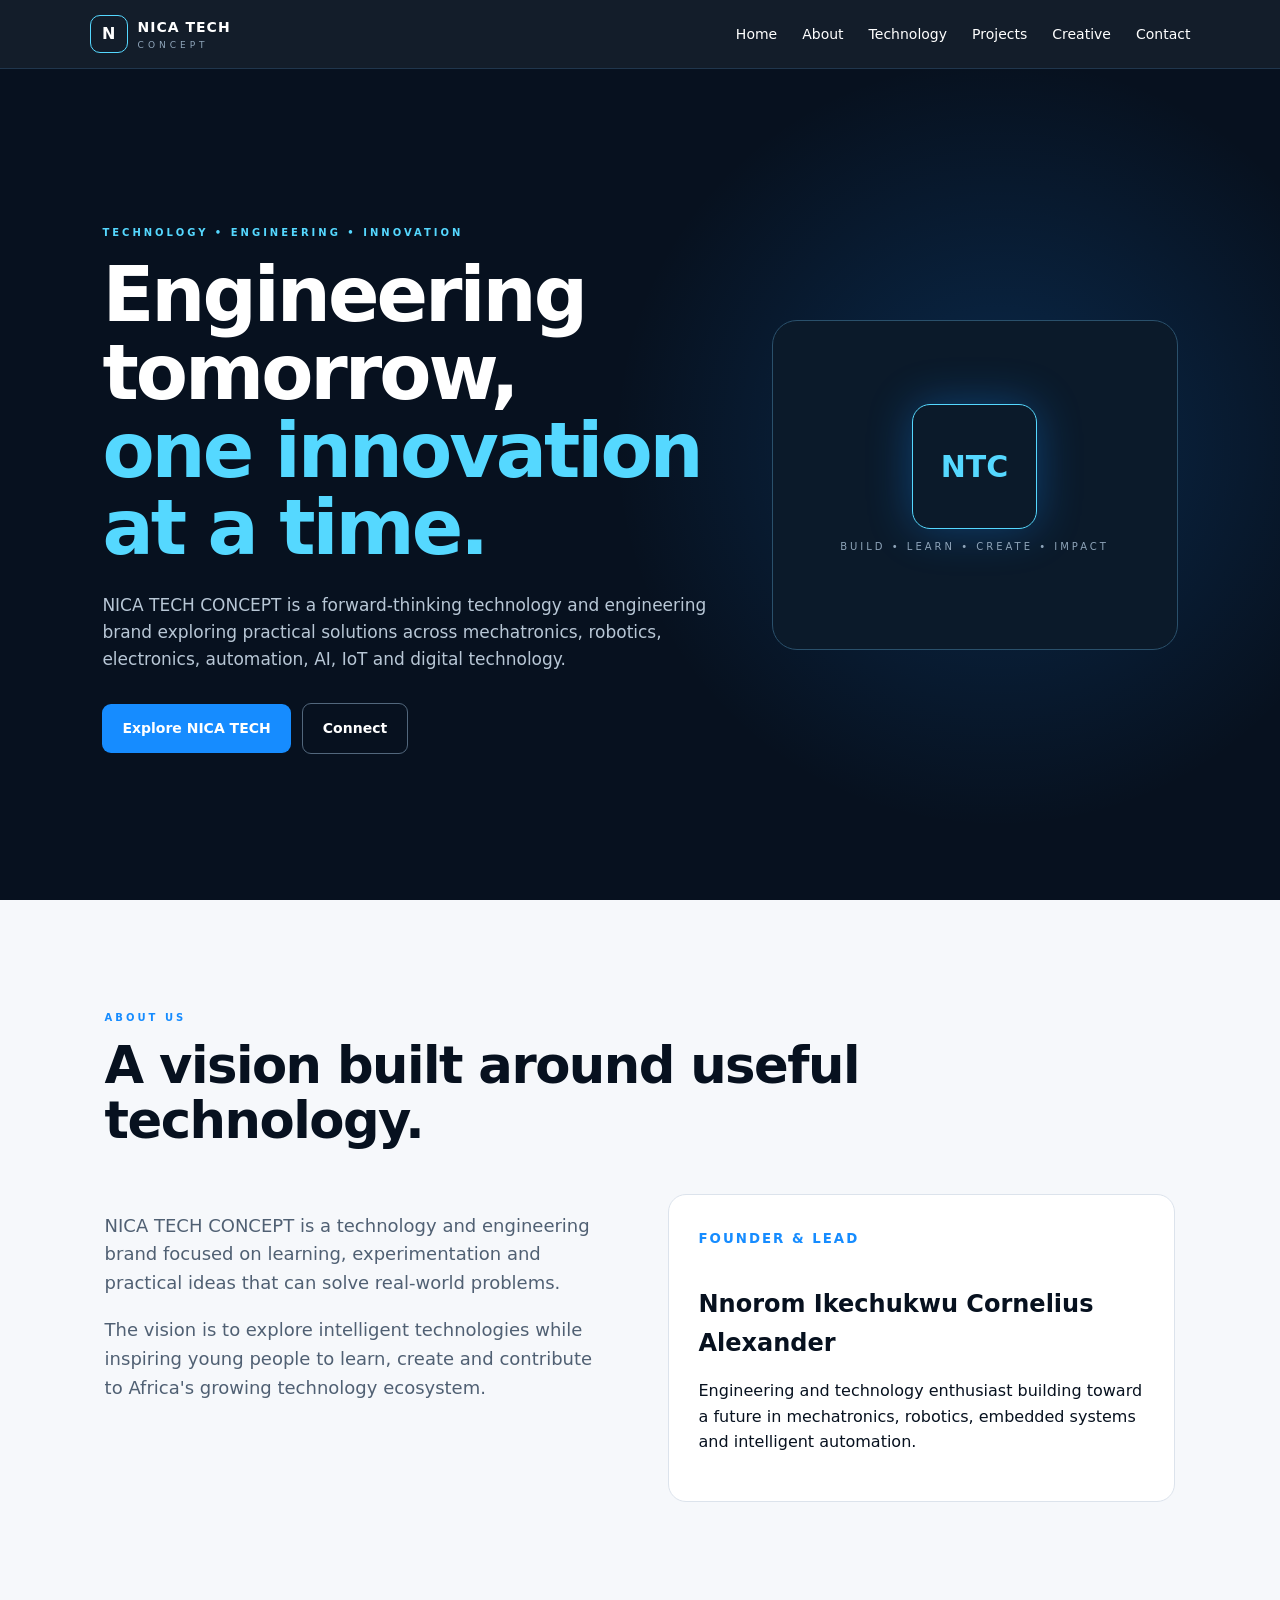
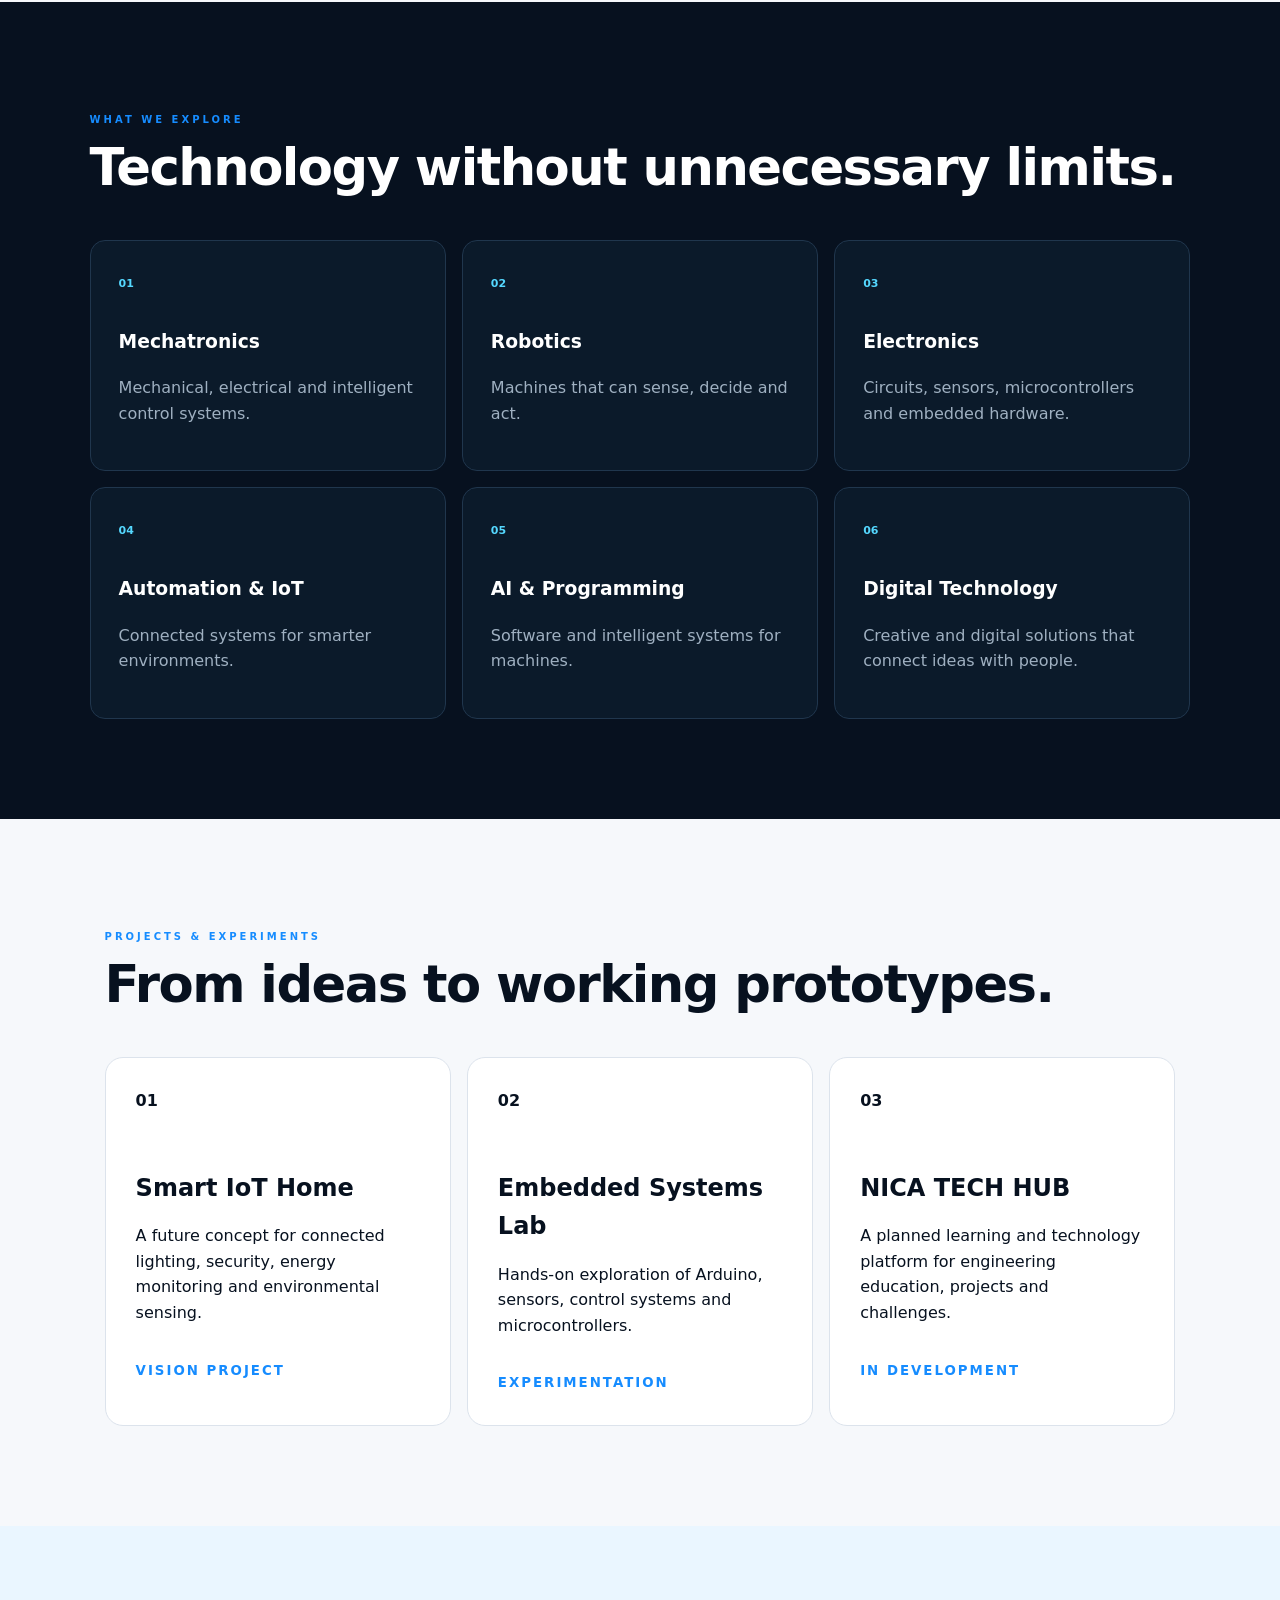
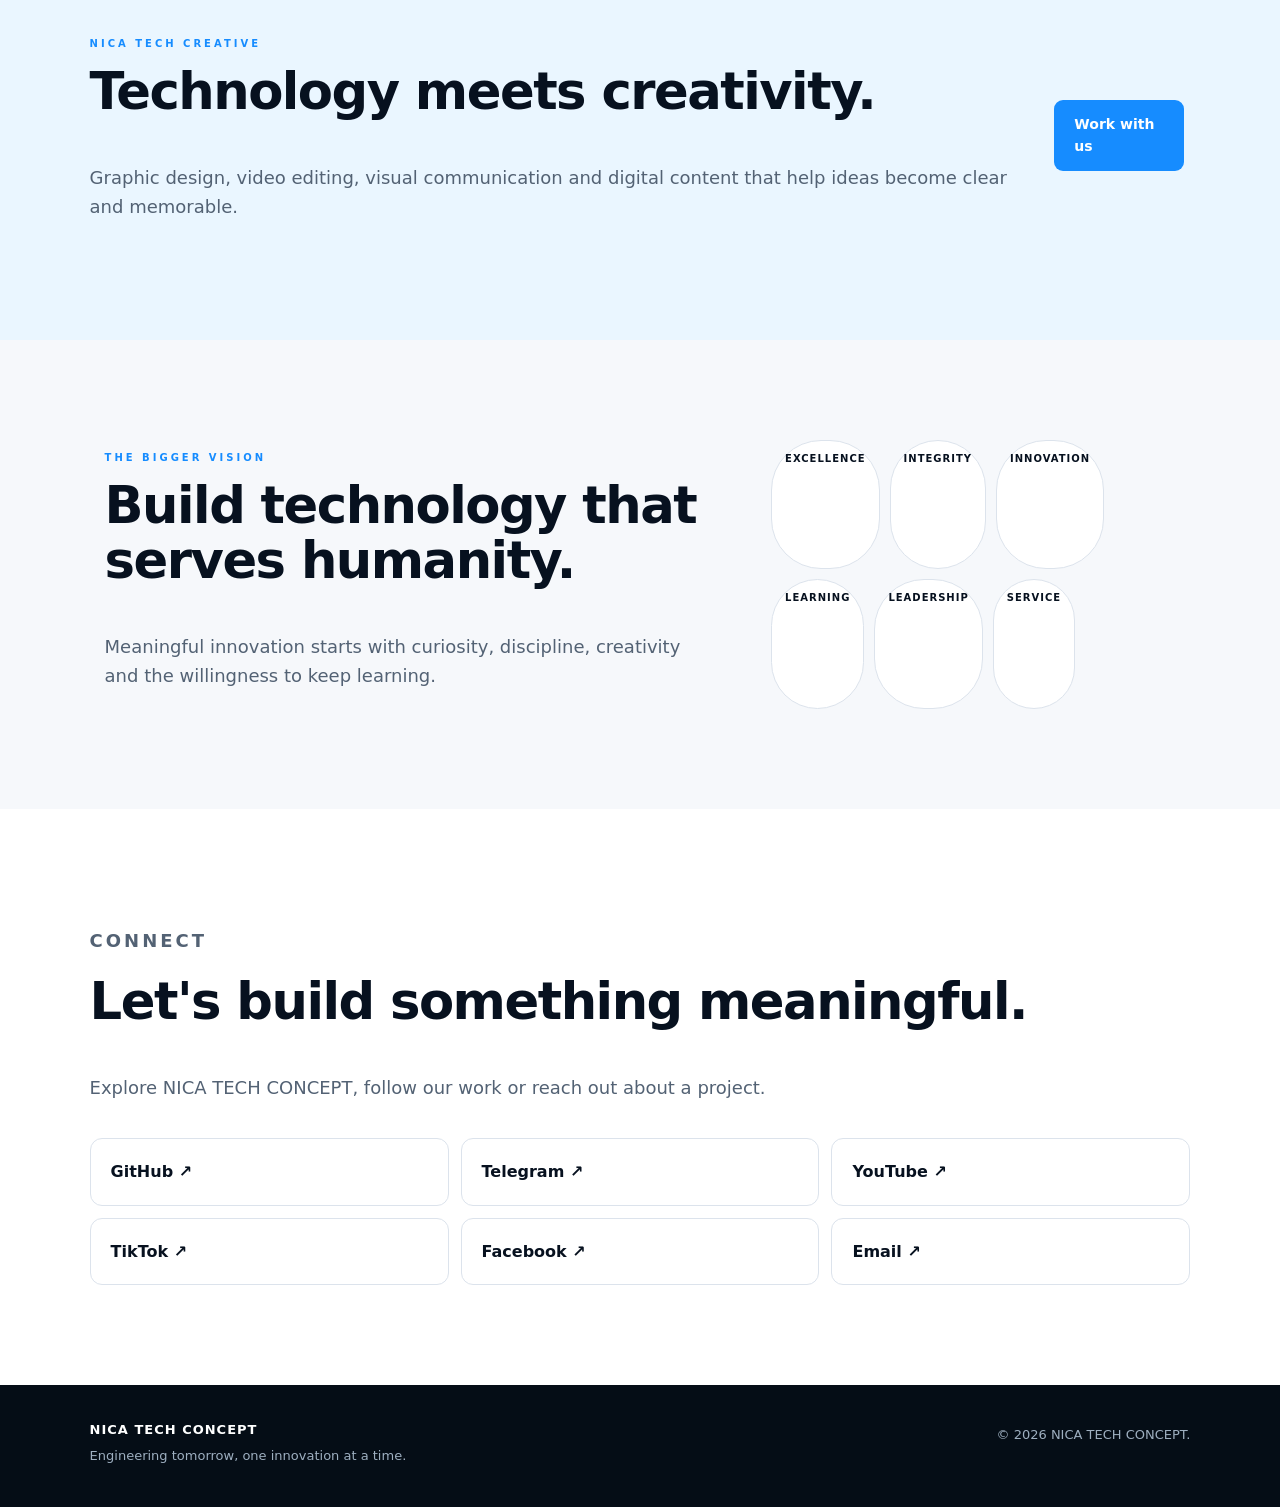
==== commit 1495bc29: "Launch NICA TECH CONCEPT website" ====
--- a/index.html
+++ b/index.html
@@ -1,174 +1,11 @@
-<!DOCTYPE html>
-<html lang="en">
-<head>
-  <meta charset="UTF-8">
-  <meta name="viewport" content="width=device-width, initial-scale=1.0">
-  <meta name="description" content="NICA TECH CONCEPT — engineering, robotics, electronics, automation, AI, IoT and digital technology.">
-  <meta name="theme-color" content="#07111f">
-  <title>NICA TECH CONCEPT | Engineering Tomorrow</title>
-  <link rel="icon" type="image/png" href="assets/nica-tech-mark.png">
-  <link rel="stylesheet" href="style.css">
-</head>
-<body>
-  <div class="topline"><span>INNOVATE</span><i></i><span>AUTOMATE</span><i></i><span>ELEVATE</span></div>
-
-  <header class="nav">
-    <a class="brand" href="#home" aria-label="NICA TECH CONCEPT home">
-      <img src="assets/nica-tech-mark.png" alt="NICA TECH CONCEPT logo">
-    </a>
-    <button class="menu" aria-label="Open menu"><span></span><span></span><span></span></button>
-    <nav>
-      <a href="#about">About</a>
-      <a href="#focus">Focus</a>
-      <a href="#projects">Projects</a>
-      <a href="#creative">Creative</a>
-      <a href="#contact" class="nav-cta">Let's build</a>
-    </nav>
-  </header>
-
-  <main>
-    <section id="home" class="hero">
-      <div class="circuit-bg"></div>
-      <div class="hero-copy">
-        <p class="eyebrow">ENGINEERING • TECHNOLOGY • CREATIVITY</p>
-        <h1>We build smart solutions that <em>power the future.</em></h1>
-        <p class="lead">NICA TECH CONCEPT explores mechatronics, robotics, electronics, automation, AI, IoT, programming and digital technology — turning ideas into practical impact.</p>
-        <div class="hero-actions">
-          <a class="btn primary" href="#projects">Explore our vision</a>
-          <a class="btn ghost" href="#contact">Connect with NICA</a>
-        </div>
-        <div class="stats">
-          <div><strong>01</strong><span>Think</span></div>
-          <div><strong>02</strong><span>Build</span></div>
-          <div><strong>03</strong><span>Impact</span></div>
-        </div>
-      </div>
-      <div class="hero-visual">
-        <div class="orb orb-a"></div><div class="orb orb-b"></div>
-        <div class="tech-card main-card">
-          <div class="scan"></div>
-          <div class="chip">
-            <span></span><span></span><span></span><span></span>
-            <b>NICA</b>
-            <small>TECH CORE</small>
-          </div>
-          <div class="wire w1"></div><div class="wire w2"></div><div class="wire w3"></div>
-          <div class="readout"><span>SYSTEM STATUS</span><b>BUILDING</b></div>
-        </div>
-        <div class="floating-card fc-one">IoT <small>CONNECTED</small></div>
-        <div class="floating-card fc-two">AI <small>INTELLIGENT</small></div>
-      </div>
-    </section>
-
-    <section id="about" class="section about">
-      <div class="section-tag">01 / ABOUT</div>
-      <div class="two-col">
-        <div>
-          <h2>Technology should <span>solve something.</span></h2>
-          <p>NICA TECH CONCEPT is a forward-thinking technology and engineering brand focused on learning, building and communicating practical solutions for the future.</p>
-          <p>Our work connects physical engineering with software and creativity — from circuits and embedded systems to automation, robotics, AI, IoT and digital experiences.</p>
-        </div>
-        <div class="founder">
-          <div class="founder-line"></div>
-          <p class="mini">FOUNDER & LEAD</p>
-          <h3>Nnorom Ikechukwu<br>Cornelius Alexander</h3>
-          <p>Engineering-minded creator, learner and builder with a vision for useful technology and meaningful impact.</p>
-          <span class="signature">NICA TECH CONCEPT</span>
-        </div>
-      </div>
-    </section>
-
-    <section id="focus" class="section focus">
-      <div class="section-head">
-        <div><div class="section-tag">02 / WHAT WE EXPLORE</div><h2>Four paths.<br><span>One bigger vision.</span></h2></div>
-        <p>We bring different disciplines together because the most useful technologies rarely live inside one box.</p>
-      </div>
-      <div class="focus-grid">
-        <article class="focus-card">
-          <div class="icon robot-icon">⚙</div><p class="num">01</p><h3>Mechatronics<br>& Robotics</h3>
-          <p>Intelligent machines, embedded control, mechanisms and systems that interact with the real world.</p>
-        </article>
-        <article class="focus-card">
-          <div class="icon circuit-icon">⌁</div><p class="num">02</p><h3>Electronics<br>& IoT</h3>
-          <p>Circuits, sensors, microcontrollers and connected devices designed to collect, control and respond.</p>
-        </article>
-        <article class="focus-card">
-          <div class="icon ai-icon">✦</div><p class="num">03</p><h3>AI &<br>Automation</h3>
-          <p>Smarter workflows and intelligent systems that reduce repetitive work and unlock new possibilities.</p>
-        </article>
-        <article class="focus-card">
-          <div class="icon code-icon">&lt;/&gt;</div><p class="num">04</p><h3>Software<br>& Digital Tech</h3>
-          <p>Programming, digital products and tools that connect ideas, people, machines and information.</p>
-        </article>
-      </div>
-    </section>
-
-    <section id="projects" class="section projects">
-      <div class="section-tag">03 / PROJECTS & VISION</div>
-      <div class="project-grid">
-        <article class="project project-large">
-          <div class="project-art smart-home-art">
-            <div class="house"><div class="roof"></div><div class="wall"></div><div class="window w-left"></div><div class="window w-right"></div><div class="door"></div><div class="signal">⌁</div></div>
-          </div>
-          <div class="project-copy"><span>VISION PROJECT</span><h3>Future IoT Home</h3><p>A connected home concept where sensors, automation and intelligent systems work together to make everyday living smarter.</p></div>
-        </article>
-        <article class="project">
-          <div class="project-art pcb-art"><div class="pcb"><div class="board-chip"></div><div class="trace t1"></div><div class="trace t2"></div><div class="trace t3"></div><div class="led"></div></div></div>
-          <div class="project-copy"><span>LAB / LEARNING</span><h3>Embedded Systems</h3><p>Learning through circuits, microcontrollers, sensors and hands-on experiments.</p></div>
-        </article>
-        <article class="project">
-          <div class="project-art ai-art"><div class="brain"><b>AI</b><i></i><i></i><i></i><i></i></div></div>
-          <div class="project-copy"><span>IN DEVELOPMENT</span><h3>NICA TECH HUB</h3><p>A learning platform concept for engineering, electronics, projects, challenges and technical growth.</p></div>
-        </article>
-      </div>
-    </section>
-
-    <section id="creative" class="section creative">
-      <div class="creative-inner">
-        <div>
-          <div class="section-tag">04 / NICA TECH CREATIVE</div>
-          <h2>Where engineering<br><span>meets creativity.</span></h2>
-          <p>Visual communication is part of building technology. NICA TECH CREATIVE brings graphic design, video editing and digital content into the wider NICA ecosystem.</p>
-          <a class="text-link" href="#contact">Work with us <b>→</b></a>
-        </div>
-        <div class="creative-stack">
-          <div class="design-card d1">NICA<br><b>CREATIVE</b></div>
-          <div class="design-card d2"><span>CREATE</span><strong>BUILD</strong><small>COMMUNICATE</small></div>
-          <div class="design-card d3">N</div>
-        </div>
-      </div>
-    </section>
-
-    <section class="section values">
-      <div class="section-tag">05 / PRINCIPLES</div>
-      <h2>Built on more than technology.</h2>
-      <div class="values-grid">
-        <div><b>01</b><h3>Innovative</h3><p>Think ahead and explore what could be next.</p></div>
-        <div><b>02</b><h3>Reliable</h3><p>Learn deeply and build with purpose.</p></div>
-        <div><b>03</b><h3>Impactful</h3><p>Create solutions that matter in real life.</p></div>
-        <div><b>04</b><h3>Future-ready</h3><p>Keep learning as technology evolves.</p></div>
-      </div>
-    </section>
-
-    <section id="contact" class="contact">
-      <div class="contact-glow"></div>
-      <div class="section-tag">06 / CONNECT</div>
-      <h2>Let's build the<br><span>future together.</span></h2>
-      <p>Follow the journey, explore our work and connect with NICA TECH CONCEPT.</p>
-      <div class="contact-actions">
-        <a class="btn primary" href="https://t.me/nicatechconcept" target="_blank" rel="noopener">Telegram</a>
-        <a class="btn ghost" href="https://github.com/nica-tech" target="_blank" rel="noopener">GitHub</a>
-      </div>
-    </section>
-  </main>
-
-  <footer>
-    <img src="assets/nica-tech-logo.png" alt="NICA TECH CONCEPT">
-    <p>Engineering tomorrow, one innovation at a time.</p>
-    <div class="footer-line"></div>
-    <small>© <span id="year"></span> NICA TECH CONCEPT. Built with vision.</small>
-  </footer>
-
-  <script src="script.js"></script>
-</body>
-</html>
+<!doctype html><html lang="en"><head><meta charset="utf-8"><meta name="viewport" content="width=device-width,initial-scale=1"><meta name="description" content="NICA TECH CONCEPT — technology and engineering across mechatronics, robotics, electronics, automation, AI, IoT and digital technology."><title>NICA TECH CONCEPT | Engineering Tomorrow</title><link rel="stylesheet" href="style.css"></head><body>
+<header><a class="brand" href="#home"><b>N</b><span><strong>NICA TECH</strong><small>CONCEPT</small></span></a><button id="menu">☰</button><nav id="nav"><a href="#home">Home</a><a href="#about">About</a><a href="#technology">Technology</a><a href="#projects">Projects</a><a href="#creative">Creative</a><a href="#contact">Contact</a></nav></header>
+<main>
+<section id="home" class="hero"><div><p class="eyebrow">TECHNOLOGY • ENGINEERING • INNOVATION</p><h1>Engineering tomorrow,<br><em>one innovation at a time.</em></h1><p class="lead">NICA TECH CONCEPT is a forward-thinking technology and engineering brand exploring practical solutions across mechatronics, robotics, electronics, automation, AI, IoT and digital technology.</p><a class="btn" href="#technology">Explore NICA TECH</a> <a class="btn ghost" href="#contact">Connect</a></div><div class="chipbox"><div class="chip">NTC</div><p>BUILD • LEARN • CREATE • IMPACT</p></div></section>
+<section id="about" class="section"><p class="eyebrow">ABOUT US</p><h2>A vision built around useful technology.</h2><div class="twocol"><div><p>NICA TECH CONCEPT is a technology and engineering brand focused on learning, experimentation and practical ideas that can solve real-world problems.</p><p>The vision is to explore intelligent technologies while inspiring young people to learn, create and contribute to Africa's growing technology ecosystem.</p></div><article class="card"><small>FOUNDER & LEAD</small><h3>Nnorom Ikechukwu Cornelius Alexander</h3><p>Engineering and technology enthusiast building toward a future in mechatronics, robotics, embedded systems and intelligent automation.</p></article></div></section>
+<section id="technology" class="section dark"><p class="eyebrow">WHAT WE EXPLORE</p><h2>Technology without unnecessary limits.</h2><div class="grid six"><article><b>01</b><h3>Mechatronics</h3><p>Mechanical, electrical and intelligent control systems.</p></article><article><b>02</b><h3>Robotics</h3><p>Machines that can sense, decide and act.</p></article><article><b>03</b><h3>Electronics</h3><p>Circuits, sensors, microcontrollers and embedded hardware.</p></article><article><b>04</b><h3>Automation & IoT</h3><p>Connected systems for smarter environments.</p></article><article><b>05</b><h3>AI & Programming</h3><p>Software and intelligent systems for machines.</p></article><article><b>06</b><h3>Digital Technology</h3><p>Creative and digital solutions that connect ideas with people.</p></article></div></section>
+<section id="projects" class="section"><p class="eyebrow">PROJECTS & EXPERIMENTS</p><h2>From ideas to working prototypes.</h2><div class="grid three"><article class="card"><b>01</b><h3>Smart IoT Home</h3><p>A future concept for connected lighting, security, energy monitoring and environmental sensing.</p><small>VISION PROJECT</small></article><article class="card"><b>02</b><h3>Embedded Systems Lab</h3><p>Hands-on exploration of Arduino, sensors, control systems and microcontrollers.</p><small>EXPERIMENTATION</small></article><article class="card"><b>03</b><h3>NICA TECH HUB</h3><p>A planned learning and technology platform for engineering education, projects and challenges.</p><small>IN DEVELOPMENT</small></article></div></section>
+<section id="creative" class="section creative"><div><p class="eyebrow">NICA TECH CREATIVE</p><h2>Technology meets creativity.</h2><p>Graphic design, video editing, visual communication and digital content that help ideas become clear and memorable.</p></div><a class="btn" href="#contact">Work with us</a></section>
+<section class="section vision"><div><p class="eyebrow">THE BIGGER VISION</p><h2>Build technology that serves humanity.</h2><p>Meaningful innovation starts with curiosity, discipline, creativity and the willingness to keep learning.</p></div><div class="pills"><span>EXCELLENCE</span><span>INTEGRITY</span><span>INNOVATION</span><span>LEARNING</span><span>LEADERSHIP</span><span>SERVICE</span></div></section>
+<section id="contact" class="section contact"><p class="eyebrow">CONNECT</p><h2>Let's build something meaningful.</h2><p>Explore NICA TECH CONCEPT, follow our work or reach out about a project.</p><div class="links"><a href="https://github.com/nica-tech" target="_blank">GitHub ↗</a><a href="https://t.me/nicatechconcept" target="_blank">Telegram ↗</a><a href="https://www.youtube.com/@nicatechconcept" target="_blank">YouTube ↗</a><a href="https://www.tiktok.com/" target="_blank">TikTok ↗</a><a href="https://www.facebook.com/" target="_blank">Facebook ↗</a><a href="mailto:hello@nicatechconcept.com">Email ↗</a></div></section>
+</main><footer><div><strong>NICA TECH CONCEPT</strong><p>Engineering tomorrow, one innovation at a time.</p></div><p>© <span id="year"></span> NICA TECH CONCEPT.</p></footer><script src="script.js"></script></body></html>
--- a/style.css
+++ b/style.css
@@ -1,24 +1 @@
-:root{
-  --navy:#07111f;--navy2:#0b1a2a;--blue:#168cff;--cyan:#55d8ff;
-  --white:#f6f8fb;--muted:#91a1b5;--line:rgba(120,190,255,.16);
-  --glow:0 0 40px rgba(22,140,255,.20);
-}
-*{box-sizing:border-box}html{scroll-behavior:smooth}body{margin:0;background:var(--navy);color:var(--white);font-family:Inter,system-ui,-apple-system,Segoe UI,sans-serif;line-height:1.6;overflow-x:hidden}
-a{color:inherit;text-decoration:none}.topline{height:34px;display:flex;justify-content:center;align-items:center;gap:15px;font-size:10px;letter-spacing:5px;color:#dcecff;border-bottom:1px solid var(--line)}.topline i{width:5px;height:5px;background:var(--blue);border-radius:50%;box-shadow:0 0 10px var(--blue)}
-.nav{height:78px;display:flex;align-items:center;justify-content:space-between;padding:0 clamp(20px,6vw,90px);position:sticky;top:0;z-index:20;background:rgba(7,17,31,.78);backdrop-filter:blur(16px);border-bottom:1px solid var(--line)}
-.brand img{width:145px;height:52px;object-fit:cover;object-position:center;border-radius:7px}.nav nav{display:flex;gap:30px;align-items:center;color:#cbd7e5;font-size:14px}.nav nav a{transition:.2s}.nav nav a:hover{color:white}.nav-cta{border:1px solid rgba(85,216,255,.5);padding:9px 15px;border-radius:999px;color:white}.menu{display:none;background:none;border:0}.menu span{display:block;width:24px;height:2px;background:white;margin:5px}
-.hero{min-height:calc(100vh - 112px);display:grid;grid-template-columns:1.05fr .95fr;align-items:center;gap:30px;padding:70px clamp(20px,7vw,100px);position:relative;overflow:hidden}.circuit-bg{position:absolute;inset:0;opacity:.28;background-image:linear-gradient(rgba(30,140,255,.08) 1px,transparent 1px),linear-gradient(90deg,rgba(30,140,255,.08) 1px,transparent 1px);background-size:55px 55px;mask-image:radial-gradient(circle at 70% 50%,black,transparent 65%)}
-.hero-copy{position:relative;z-index:2;max-width:720px}.eyebrow,.section-tag{font-size:11px;letter-spacing:3px;color:var(--cyan);font-weight:700}.hero h1{font-size:clamp(44px,6.5vw,82px);line-height:.99;letter-spacing:-3px;margin:18px 0}.hero h1 em{font-style:normal;color:var(--cyan)}.lead{font-size:18px;color:#aebdce;max-width:650px}.hero-actions{display:flex;gap:13px;margin-top:28px}.btn{display:inline-flex;align-items:center;justify-content:center;padding:13px 20px;border-radius:7px;border:1px solid rgba(85,216,255,.35);font-weight:700;font-size:14px}.btn.primary{background:linear-gradient(135deg,var(--blue),#37b8ff);color:white;box-shadow:0 10px 35px rgba(22,140,255,.2)}.btn.ghost{background:rgba(255,255,255,.025)}.stats{display:flex;gap:35px;margin-top:50px}.stats div{display:flex;flex-direction:column}.stats strong{font-size:20px;color:white}.stats span{font-size:11px;letter-spacing:2px;color:var(--muted);text-transform:uppercase}
-.hero-visual{height:560px;position:relative;display:flex;align-items:center;justify-content:center}.orb{position:absolute;border-radius:50%;filter:blur(3px)}.orb-a{width:370px;height:370px;background:rgba(22,140,255,.12);box-shadow:0 0 130px rgba(22,140,255,.25)}.orb-b{width:180px;height:180px;background:rgba(85,216,255,.08);box-shadow:0 0 80px rgba(85,216,255,.3)}
-.tech-card{width:min(420px,80vw);height:390px;background:linear-gradient(145deg,rgba(15,35,55,.94),rgba(5,15,27,.96));border:1px solid rgba(85,216,255,.3);border-radius:20px;box-shadow:var(--glow),inset 0 0 70px rgba(22,140,255,.05);position:relative;overflow:hidden}.scan{position:absolute;inset:0;background:linear-gradient(transparent 49%,rgba(85,216,255,.08) 50%,transparent 51%);background-size:100% 12px}.chip{position:absolute;left:50%;top:43%;transform:translate(-50%,-50%);width:155px;height:125px;border:1px solid rgba(85,216,255,.7);border-radius:12px;display:flex;flex-direction:column;align-items:center;justify-content:center;box-shadow:0 0 30px rgba(22,140,255,.18)}.chip:before,.chip:after{content:"";position:absolute;left:-22px;right:-22px;height:1px;background:var(--cyan);box-shadow:0 -18px var(--cyan),0 18px var(--cyan);opacity:.45}.chip span{position:absolute;width:5px;height:5px;background:var(--cyan);border-radius:50%;box-shadow:0 0 12px var(--cyan)}.chip span:nth-child(1){top:15px;left:15px}.chip span:nth-child(2){top:15px;right:15px}.chip span:nth-child(3){bottom:15px;left:15px}.chip span:nth-child(4){bottom:15px;right:15px}.chip b{font-size:29px;letter-spacing:4px}.chip small{color:var(--cyan);letter-spacing:3px;font-size:8px}.wire{position:absolute;height:1px;background:var(--cyan);opacity:.6}.w1{width:100px;top:25%;left:10%}.w2{width:130px;top:68%;right:4%}.w3{width:75px;bottom:15%;left:20%}.readout{position:absolute;left:25px;bottom:22px;font-size:9px;letter-spacing:2px;color:var(--muted);display:flex;gap:12px}.readout b{color:#8dffbf}.floating-card{position:absolute;padding:12px 15px;background:rgba(7,17,31,.88);border:1px solid var(--line);border-radius:10px;box-shadow:var(--glow);font-weight:800;letter-spacing:2px}.floating-card small{display:block;font-size:8px;color:var(--muted);letter-spacing:1px}.fc-one{right:0;top:25%}.fc-two{left:0;bottom:20%}
-.section{padding:110px clamp(20px,7vw,100px);border-top:1px solid var(--line)}.two-col{display:grid;grid-template-columns:1.1fr .9fr;gap:90px;margin-top:35px}.section h2{font-size:clamp(36px,5vw,65px);line-height:1.05;letter-spacing:-2px;margin:15px 0 25px}.section h2 span{color:var(--cyan)}.about p{color:var(--muted);font-size:17px;max-width:700px}.founder{padding:35px;background:linear-gradient(145deg,#0c1d30,#07111f);border:1px solid var(--line);border-radius:16px}.founder-line{width:55px;height:3px;background:var(--cyan);margin-bottom:28px}.founder .mini{font-size:10px;letter-spacing:3px;color:var(--cyan)}.founder h3{font-size:29px;line-height:1.15;margin:8px 0}.signature{display:inline-block;margin-top:20px;color:#8fb1ce;font-size:10px;letter-spacing:3px}
-.section-head{display:flex;justify-content:space-between;gap:40px;align-items:end}.section-head>p{max-width:390px;color:var(--muted)}.focus-grid{display:grid;grid-template-columns:repeat(4,1fr);gap:14px;margin-top:45px}.focus-card{min-height:330px;padding:28px;background:linear-gradient(145deg,rgba(14,34,54,.85),rgba(6,15,26,.9));border:1px solid var(--line);border-radius:14px;position:relative;overflow:hidden;transition:.3s}.focus-card:hover{transform:translateY(-7px);border-color:rgba(85,216,255,.45);box-shadow:var(--glow)}.icon{font-size:45px;color:var(--cyan);height:85px;text-shadow:0 0 25px rgba(85,216,255,.5)}.num{font-size:10px;letter-spacing:2px;color:var(--muted)}.focus-card h3{font-size:24px;line-height:1.1}.focus-card>p:last-child{font-size:13px;color:var(--muted)}
-.project-grid{display:grid;grid-template-columns:1.4fr 1fr;gap:16px;margin-top:45px}.project{background:#0a1727;border:1px solid var(--line);border-radius:15px;overflow:hidden}.project-large{grid-row:span 2}.project-art{height:245px;display:flex;align-items:center;justify-content:center;background:radial-gradient(circle at 50% 50%,rgba(22,140,255,.18),transparent 55%),#06101c}.project-large .project-art{height:360px}.project-copy{padding:25px}.project-copy span{font-size:9px;letter-spacing:2px;color:var(--cyan)}.project-copy h3{font-size:28px;margin:7px 0}.project-copy p{color:var(--muted);font-size:14px;margin:0}
-.house{position:relative;width:230px;height:145px}.roof{position:absolute;top:10px;left:22px;width:186px;height:115px;background:#0c2033;border:2px solid #55d8ff;transform:skewY(-26deg) rotate(0deg);box-shadow:0 0 35px rgba(22,140,255,.3)}.wall{position:absolute;bottom:5px;left:35px;width:160px;height:105px;border:2px solid #168cff;background:rgba(7,17,31,.8)}.window{position:absolute;bottom:47px;width:35px;height:35px;border:2px solid #55d8ff;box-shadow:0 0 20px rgba(85,216,255,.25)}.w-left{left:55px}.w-right{right:55px}.door{position:absolute;bottom:5px;left:103px;width:30px;height:55px;border:2px solid #168cff}.signal{position:absolute;right:2px;top:0;color:#55d8ff;font-size:34px;text-shadow:0 0 20px #168cff}.pcb{width:220px;height:135px;border:2px solid #55d8ff;border-radius:8px;background:#09281f;position:relative;box-shadow:0 0 35px rgba(22,140,255,.25)}.board-chip{position:absolute;width:75px;height:55px;left:72px;top:40px;border:1px solid #dff8ff;background:#102a3d}.trace{position:absolute;height:2px;background:#55d8ff;box-shadow:0 0 8px #55d8ff}.t1{width:70px;left:5px;top:30px}.t2{width:55px;right:5px;top:92px}.t3{width:60px;left:20px;bottom:20px}.led{width:8px;height:8px;background:#8dffbf;border-radius:50%;box-shadow:0 0 15px #8dffbf;position:absolute;right:28px;top:28px}.ai-art{position:relative}.brain{width:140px;height:140px;border:2px solid #55d8ff;border-radius:48% 52% 45% 55%;display:flex;align-items:center;justify-content:center;font-size:38px;color:#55d8ff;box-shadow:0 0 45px rgba(22,140,255,.3)}.brain i{position:absolute;width:7px;height:7px;background:#55d8ff;border-radius:50%;box-shadow:0 0 15px #55d8ff}.brain i:nth-child(2){left:5px;top:35px}.brain i:nth-child(3){right:4px;top:55px}.brain i:nth-child(4){left:20px;bottom:18px}.brain i:nth-child(5){right:20px;bottom:25px}
-.creative{background:linear-gradient(100deg,#07111f,#081827)}.creative-inner{display:grid;grid-template-columns:1fr .9fr;gap:80px;align-items:center}.creative p{color:var(--muted);max-width:650px}.text-link{display:inline-block;color:var(--cyan);margin-top:15px;font-weight:800}.creative-stack{height:370px;position:relative}.design-card{position:absolute;border:1px solid rgba(85,216,255,.45);background:#081827;box-shadow:0 20px 60px rgba(0,0,0,.3);display:flex;align-items:center;justify-content:center}.d1{width:250px;height:290px;right:30px;top:30px;transform:rotate(8deg);font-size:25px;letter-spacing:5px;color:#55d8ff}.d1 b{color:white}.d2{width:250px;height:290px;right:115px;top:45px;transform:rotate(-7deg);flex-direction:column;font-size:18px;letter-spacing:3px}.d2 strong{font-size:36px;color:#55d8ff}.d2 small{font-size:8px;color:var(--muted);letter-spacing:4px}.d3{width:100px;height:100px;left:40px;bottom:15px;font-size:45px;color:#55d8ff;border-radius:50%;box-shadow:0 0 40px rgba(22,140,255,.25)}
-.values-grid{display:grid;grid-template-columns:repeat(4,1fr);border:1px solid var(--line);margin-top:45px}.values-grid div{padding:30px;border-right:1px solid var(--line)}.values-grid div:last-child{border:0}.values-grid b{color:var(--cyan);font-size:10px;letter-spacing:2px}.values-grid h3{font-size:20px}.values-grid p{color:var(--muted);font-size:13px}
-.contact{text-align:center;padding:130px 20px;position:relative;overflow:hidden;border-top:1px solid var(--line)}.contact-glow{position:absolute;width:500px;height:500px;background:rgba(22,140,255,.12);filter:blur(100px);border-radius:50%;left:50%;top:50%;transform:translate(-50%,-50%)}.contact>*:not(.contact-glow){position:relative}.contact h2{font-size:clamp(45px,7vw,85px);line-height:.95;letter-spacing:-4px;margin:20px 0}.contact h2 span{color:var(--cyan)}.contact p{color:var(--muted)}.contact-actions{display:flex;justify-content:center;gap:12px;margin-top:25px}
-footer{padding:60px 20px 35px;text-align:center;border-top:1px solid var(--line);background:#050d17}footer img{width:min(300px,80vw);max-height:210px;object-fit:cover;border-radius:10px}footer p{color:var(--muted);font-size:13px}.footer-line{height:1px;background:var(--line);max-width:600px;margin:30px auto 20px}footer small{color:#65768a;font-size:10px;letter-spacing:1px}
-
-@media(max-width:900px){.nav nav{display:none}.menu{display:block}.nav.open nav{display:flex;position:absolute;top:78px;left:0;right:0;padding:20px;flex-direction:column;background:#07111f;border-bottom:1px solid var(--line)}.hero{grid-template-columns:1fr;padding-top:55px}.hero-visual{height:440px}.two-col,.creative-inner{grid-template-columns:1fr;gap:45px}.focus-grid{grid-template-columns:1fr 1fr}.project-grid{grid-template-columns:1fr}.project-large{grid-row:auto}.values-grid{grid-template-columns:1fr 1fr}.values-grid div:nth-child(2){border-right:0}.values-grid div:nth-child(1),.values-grid div:nth-child(2){border-bottom:1px solid var(--line)}.section-head{align-items:start;flex-direction:column}}
-@media(max-width:560px){.topline{font-size:8px;letter-spacing:3px}.nav{height:68px}.brand img{width:125px;height:45px}.hero{padding:45px 18px}.hero h1{letter-spacing:-2px}.lead{font-size:15px}.hero-actions{flex-direction:column}.hero-visual{height:390px}.tech-card{height:310px}.floating-card{font-size:11px}.fc-one{right:-5px}.fc-two{left:-5px}.section{padding:80px 18px}.focus-grid,.values-grid{grid-template-columns:1fr}.values-grid div{border-right:0!important;border-bottom:1px solid var(--line)!important}.values-grid div:last-child{border-bottom:0!important}.project-large .project-art{height:270px}.creative-stack{height:310px}.d1,.d2{width:200px;height:240px}.d1{right:0}.d2{right:70px}.d3{left:5px}.contact h2{letter-spacing:-2px}.contact-actions{flex-direction:column}}
+*{box-sizing:border-box}html{scroll-behavior:smooth}body{margin:0;font-family:Inter,system-ui,-apple-system,Segoe UI,sans-serif;color:#07111f;background:#f6f8fb;line-height:1.6}a{text-decoration:none;color:inherit}header{position:sticky;top:0;z-index:5;padding:15px 7%;display:flex;align-items:center;justify-content:space-between;background:#07111ff2;color:#fff;border-bottom:1px solid #20364d}.brand{display:flex;align-items:center;gap:10px}.brand>b{display:grid;place-items:center;width:38px;height:38px;border:1px solid #55d8ff;border-radius:10px}.brand strong,.brand small{display:block}.brand strong{font-size:14px;letter-spacing:1px}.brand small{font-size:9px;letter-spacing:4px;color:#91a7bc}nav{display:flex;gap:25px;font-size:14px}nav a:hover{color:#55d8ff}#menu{display:none;background:none;border:0;color:#fff;font-size:25px}.hero{min-height:calc(100vh - 69px);padding:8%;display:grid;grid-template-columns:1.2fr .8fr;align-items:center;gap:60px;background:radial-gradient(circle at 78% 45%,#168cff33,transparent 35%),#07111f;color:#fff}.eyebrow{font-size:10px;font-weight:900;letter-spacing:3px;color:#168cff}.hero .eyebrow{color:#55d8ff}h1{font-size:clamp(43px,6vw,76px);line-height:1.02;letter-spacing:-3px;margin:15px 0}h1 em{font-style:normal;color:#55d8ff}.lead{max-width:700px;color:#b8c7d6;font-size:17px;margin:25px 0}.btn{display:inline-block;padding:13px 20px;margin:5px 6px 0 0;border-radius:9px;background:#168cff;color:#fff;font-weight:800;font-size:14px}.btn.ghost{background:transparent;border:1px solid #52677c}.chipbox{height:330px;border:1px solid #2a506b;border-radius:25px;display:grid;place-items:center;align-content:center;background:#0b1a2a}.chip{width:125px;height:125px;display:grid;place-items:center;border:1px solid #55d8ff;border-radius:18px;color:#55d8ff;font-size:30px;font-weight:900;box-shadow:0 0 45px #168cff55}.chipbox p{font-size:10px;letter-spacing:3px;color:#8ea4b9}.section{max-width:1250px;margin:auto;padding:100px 7%}.section h2{font-size:clamp(32px,4vw,54px);line-height:1.08;margin:12px 0 45px;letter-spacing:-1.5px}.twocol{display:grid;grid-template-columns:1fr 1fr;gap:55px}.twocol>div>p{font-size:18px;color:#506073}.card{background:#fff;border:1px solid #dce3ec;border-radius:18px;padding:30px}.card small{color:#168cff;font-weight:900;letter-spacing:2px}.card h3{font-size:24px;margin:35px 0 10px}.dark{max-width:none;background:#07111f;color:#fff}.dark>*{max-width:1110px;margin-left:auto;margin-right:auto}.dark h2{color:#fff}.grid{display:grid;gap:16px}.six{grid-template-columns:repeat(3,1fr)}.six article{padding:28px;border:1px solid #20364d;border-radius:15px;background:#0b1a2a}.six article>b{color:#55d8ff;font-size:11px}.six h3{margin-top:32px}.six p{color:#9fb0c1}.three{grid-template-columns:repeat(3,1fr)}.three .card{min-height:230px}.three .card h3{margin-top:55px}.three .card small{display:inline-block;margin-top:18px}.creative{max-width:none;background:#eaf6ff;display:flex;align-items:center;justify-content:space-between;gap:30px}.creative p:not(.eyebrow),.vision p:last-child,.contact>p{color:#536274;font-size:18px}.vision{display:grid;grid-template-columns:1.2fr .8fr;gap:60px}.pills{display:flex;flex-wrap:wrap;gap:10px}.pills span{background:#fff;border:1px solid #dce3ec;border-radius:50px;padding:10px 13px;font-size:10px;font-weight:900;letter-spacing:1px}.contact{max-width:none;background:#fff}.links{display:grid;grid-template-columns:repeat(3,1fr);gap:12px;margin-top:35px}.links a{padding:20px;border:1px solid #dce3ec;border-radius:12px;font-weight:800}.links a:hover{border-color:#55d8ff;background:#f5fbff}footer{padding:35px 7%;background:#050d16;color:#9eafc0;display:flex;justify-content:space-between;gap:30px;font-size:13px}footer strong{color:#fff;letter-spacing:1px}footer p{margin:5px 0}@media(max-width:800px){#menu{display:block}nav{display:none;position:absolute;top:68px;left:0;right:0;padding:20px 7%;background:#07111f;flex-direction:column}nav.open{display:flex}.hero{grid-template-columns:1fr;padding-top:70px}.twocol,.six,.three,.vision{grid-template-columns:1fr}.creative{display:block}.links{grid-template-columns:1fr}footer{display:block}}
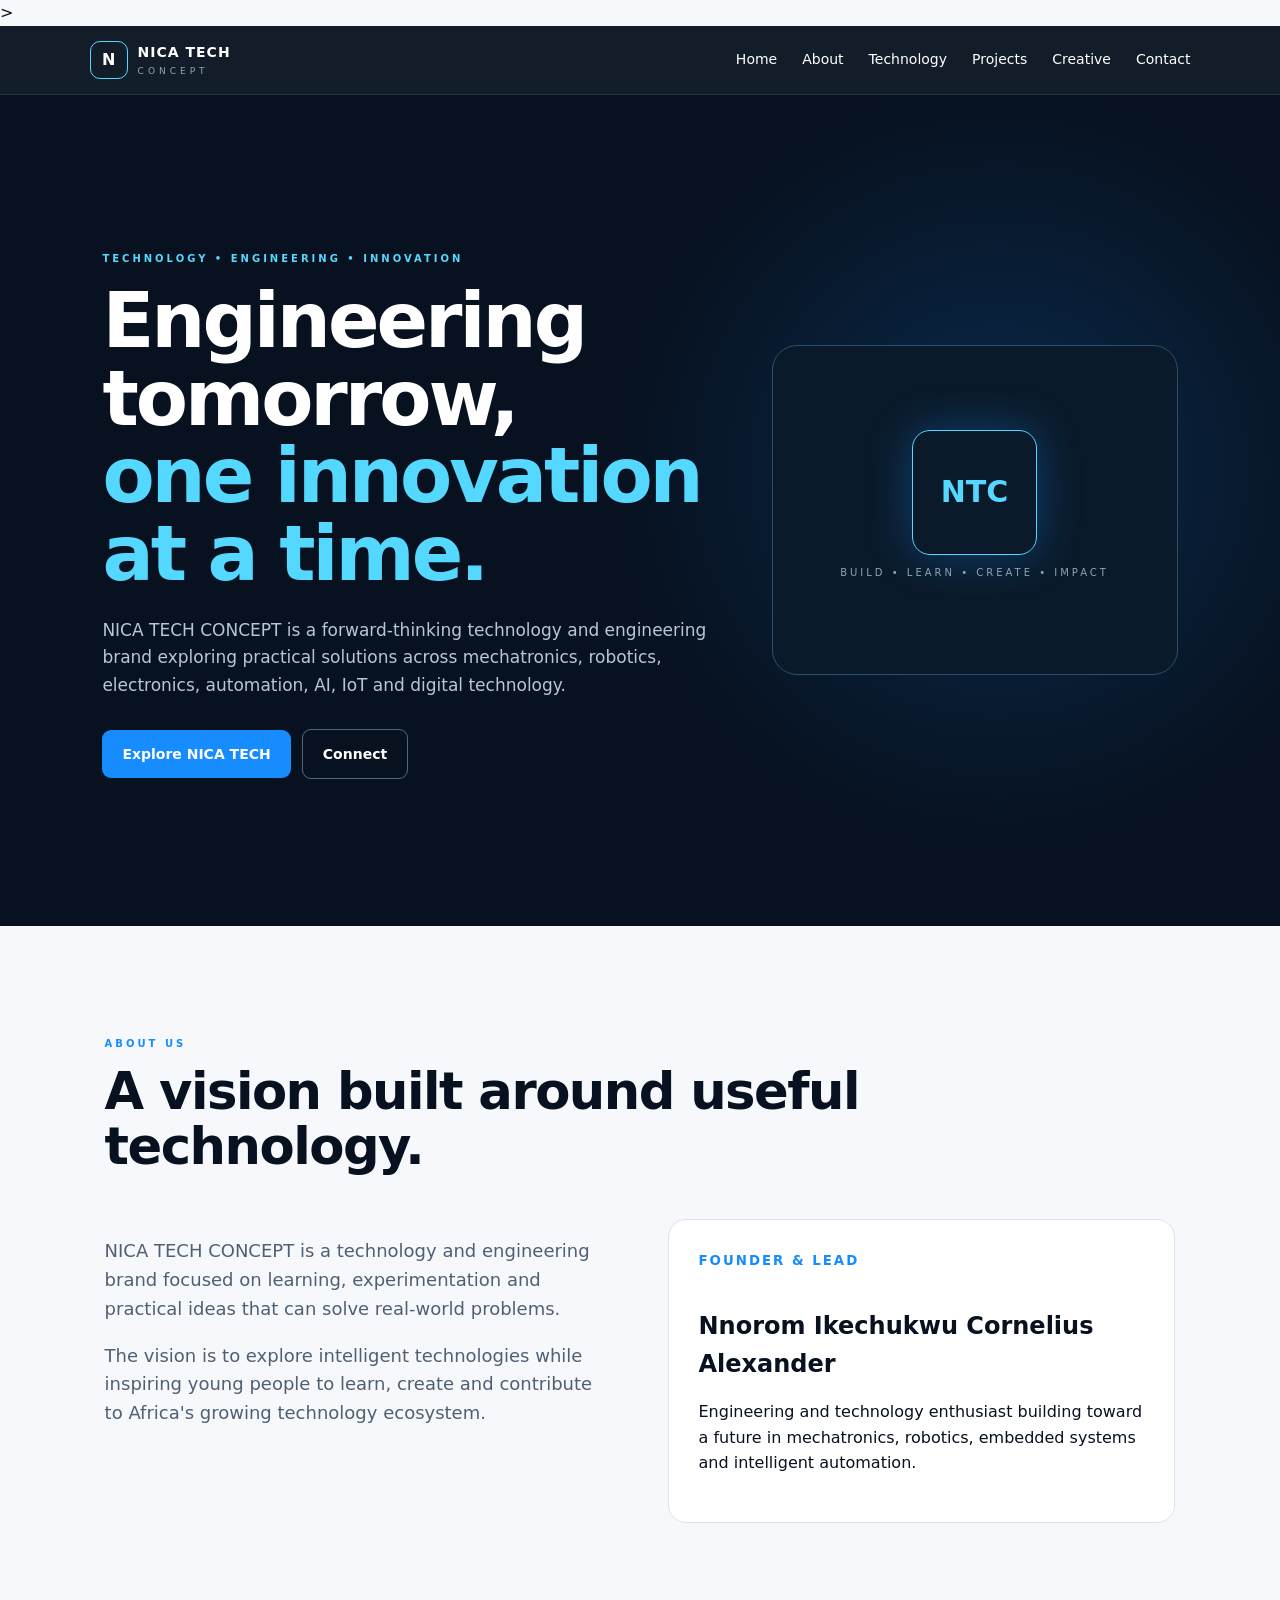
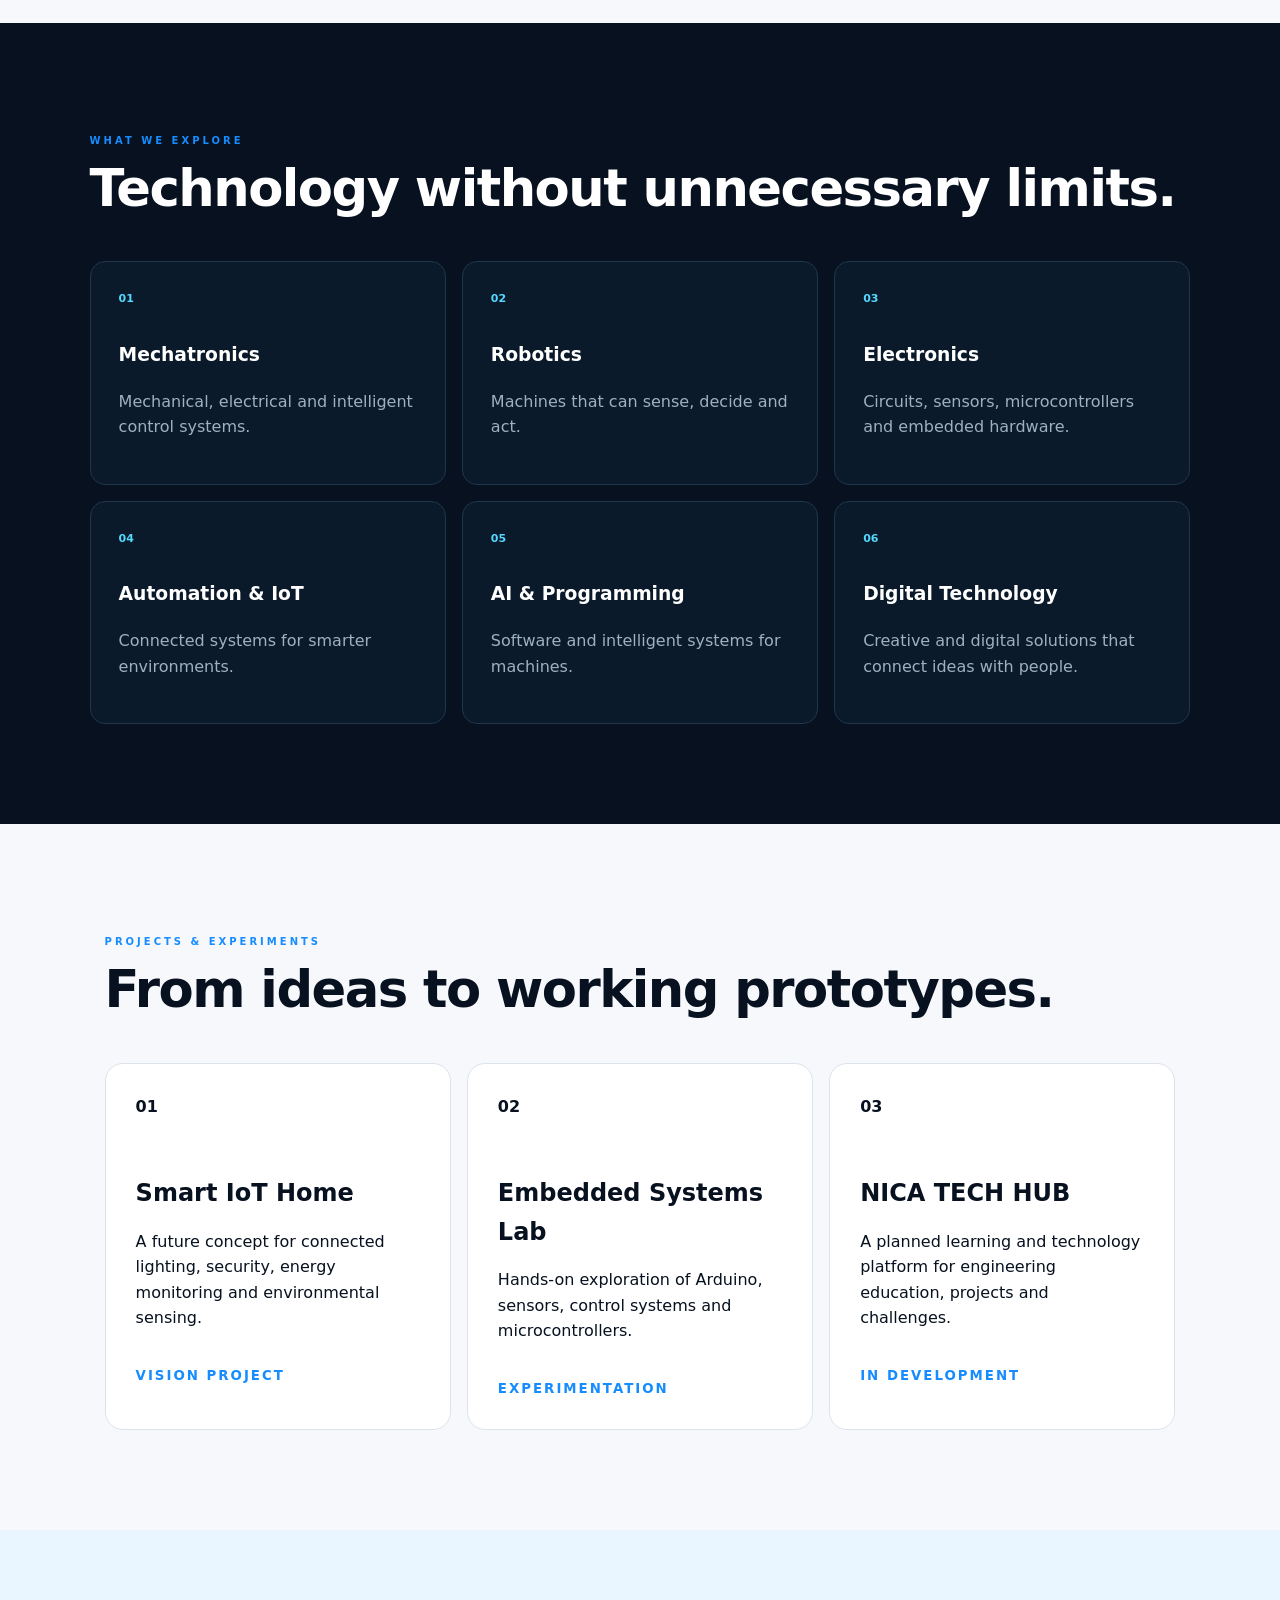
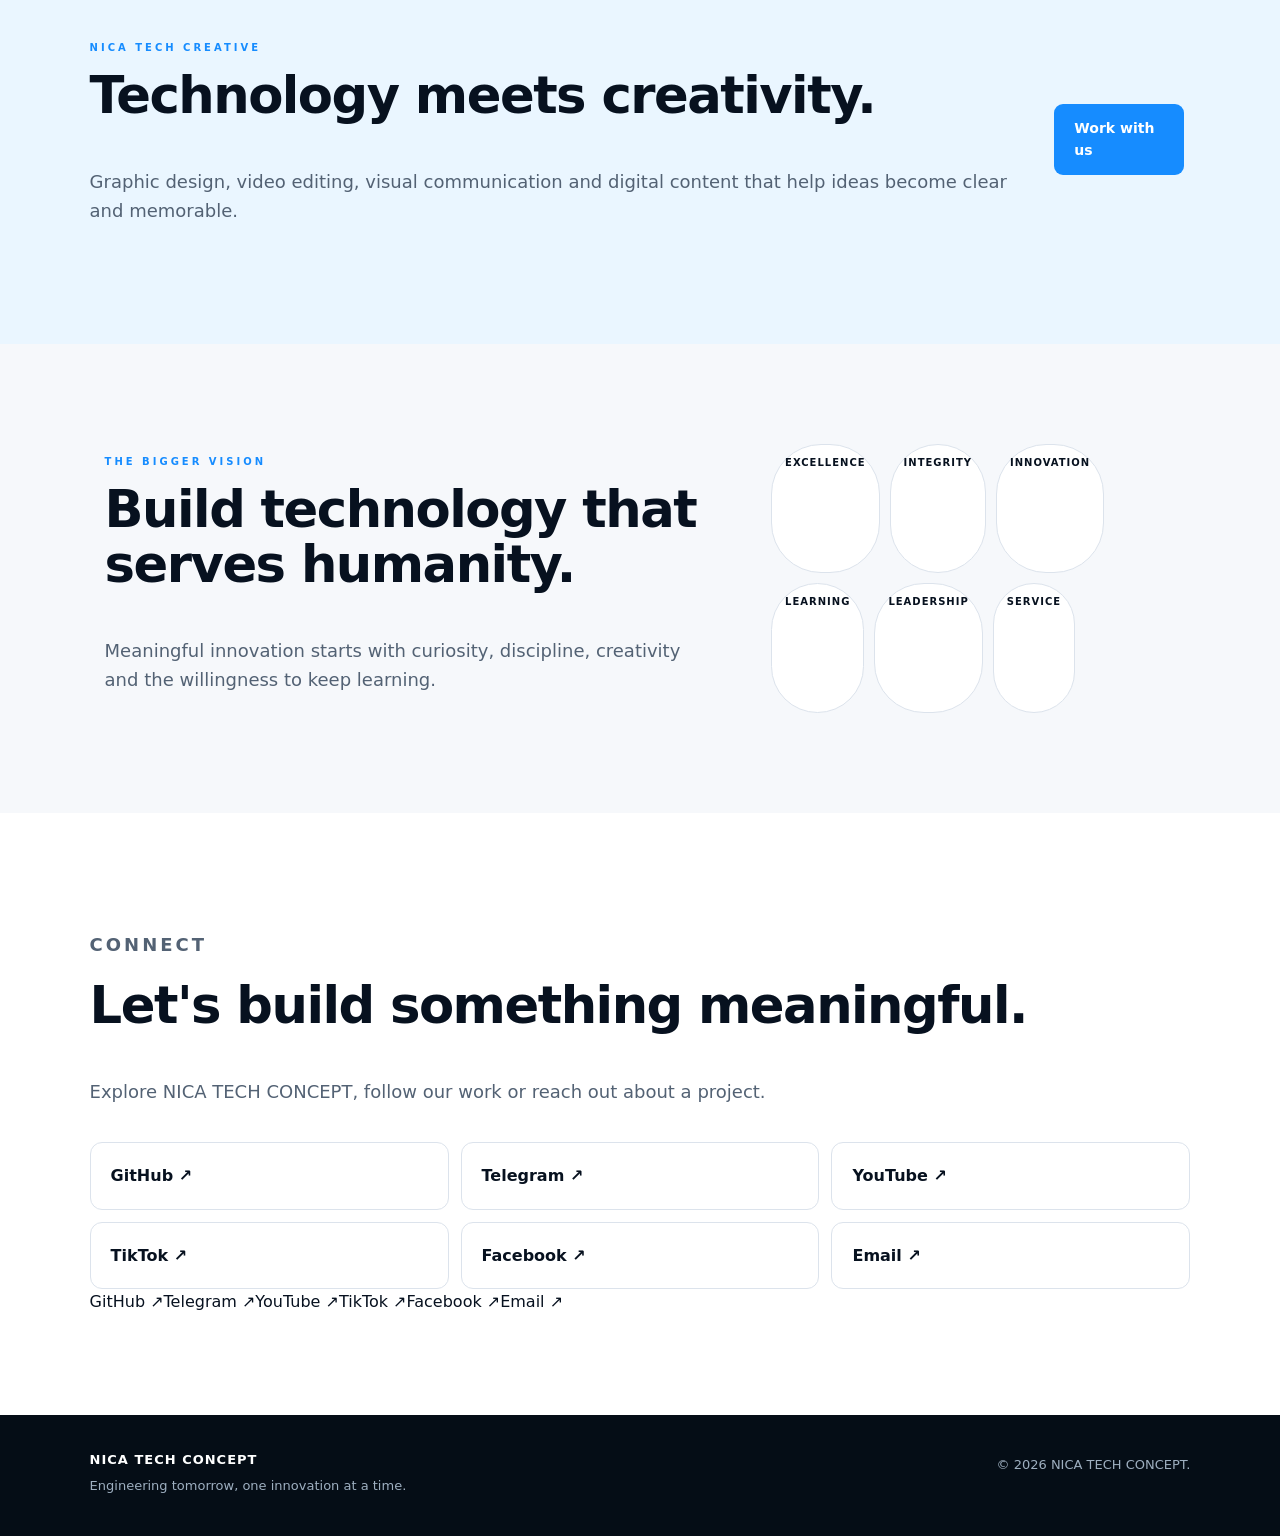
==== commit 90070887: "Enhance index.html with additional meta tags Added meta tags for author, robots, and Open Graph prop" ====
--- a/index.html
+++ b/index.html
@@ -1,4 +1,42 @@
-<!doctype html><html lang="en"><head><meta charset="utf-8"><meta name="viewport" content="width=device-width,initial-scale=1"><meta name="description" content="NICA TECH CONCEPT — technology and engineering across mechatronics, robotics, electronics, automation, AI, IoT and digital technology."><title>NICA TECH CONCEPT | Engineering Tomorrow</title><link rel="stylesheet" href="style.css"></head><body>
+<meta name="description" content="NICA TECH CONCEPT, founded by Nnorom Ikechukwu Cornelius Alexander, explores robotics, artificial intelligence, mechatronics, electronics, automation and engineering innovation.">
+
+<meta name="author" content="Nnorom Ikechukwu Cornelius Alexander">
+
+<meta name="robots" content="index, follow">
+
+<link rel="canonical" href="https://nica-tech-concept.github.io/">
+
+<meta property="og:title" content="NICA TECH CONCEPT | Nnorom Ikechukwu">
+
+<meta property="og:description" content="Engineering tomorrow, one innovation at a time. Robotics, AI, Mechatronics and Engineering Innovation.">
+
+<meta property="og:url" content="https://nica-tech-concept.github.io/">
+
+<meta property="og:type" content="website">
+
+<title>NICA TECH CONCEPT | Nnorom Ikechukwu | Engineering Tomorrow</title>><link rel="stylesheet" href="style.css"><script type="application/ld+json">
+{
+  "@context": "https://schema.org",
+  "@graph": [
+    {
+      "@type": "Organization",
+      "name": "NICA TECH CONCEPT",
+      "url": "https://nica-tech-concept.github.io/",
+      "founder": {
+        "@type": "Person",
+        "name": "Nnorom Ikechukwu Cornelius Alexander"
+      },
+      "sameAs": [
+        "https://www.facebook.com/profile.php?id=61570184195456",
+        "https://www.tiktok.com/@nicatechconcept",
+        "https://github.com/nica-tech-concept",
+        "https://www.youtube.com/@nicatechconcept",
+        "https://t.me/nicatechconcept"
+      ]
+    }
+  ]
+}
+</script></head><body>
 <header><a class="brand" href="#home"><b>N</b><span><strong>NICA TECH</strong><small>CONCEPT</small></span></a><button id="menu">☰</button><nav id="nav"><a href="#home">Home</a><a href="#about">About</a><a href="#technology">Technology</a><a href="#projects">Projects</a><a href="#creative">Creative</a><a href="#contact">Contact</a></nav></header>
 <main>
 <section id="home" class="hero"><div><p class="eyebrow">TECHNOLOGY • ENGINEERING • INNOVATION</p><h1>Engineering tomorrow,<br><em>one innovation at a time.</em></h1><p class="lead">NICA TECH CONCEPT is a forward-thinking technology and engineering brand exploring practical solutions across mechatronics, robotics, electronics, automation, AI, IoT and digital technology.</p><a class="btn" href="#technology">Explore NICA TECH</a> <a class="btn ghost" href="#contact">Connect</a></div><div class="chipbox"><div class="chip">NTC</div><p>BUILD • LEARN • CREATE • IMPACT</p></div></section>
@@ -7,5 +45,17 @@
 <section id="projects" class="section"><p class="eyebrow">PROJECTS & EXPERIMENTS</p><h2>From ideas to working prototypes.</h2><div class="grid three"><article class="card"><b>01</b><h3>Smart IoT Home</h3><p>A future concept for connected lighting, security, energy monitoring and environmental sensing.</p><small>VISION PROJECT</small></article><article class="card"><b>02</b><h3>Embedded Systems Lab</h3><p>Hands-on exploration of Arduino, sensors, control systems and microcontrollers.</p><small>EXPERIMENTATION</small></article><article class="card"><b>03</b><h3>NICA TECH HUB</h3><p>A planned learning and technology platform for engineering education, projects and challenges.</p><small>IN DEVELOPMENT</small></article></div></section>
 <section id="creative" class="section creative"><div><p class="eyebrow">NICA TECH CREATIVE</p><h2>Technology meets creativity.</h2><p>Graphic design, video editing, visual communication and digital content that help ideas become clear and memorable.</p></div><a class="btn" href="#contact">Work with us</a></section>
 <section class="section vision"><div><p class="eyebrow">THE BIGGER VISION</p><h2>Build technology that serves humanity.</h2><p>Meaningful innovation starts with curiosity, discipline, creativity and the willingness to keep learning.</p></div><div class="pills"><span>EXCELLENCE</span><span>INTEGRITY</span><span>INNOVATION</span><span>LEARNING</span><span>LEADERSHIP</span><span>SERVICE</span></div></section>
-<section id="contact" class="section contact"><p class="eyebrow">CONNECT</p><h2>Let's build something meaningful.</h2><p>Explore NICA TECH CONCEPT, follow our work or reach out about a project.</p><div class="links"><a href="https://github.com/nica-tech" target="_blank">GitHub ↗</a><a href="https://t.me/nicatechconcept" target="_blank">Telegram ↗</a><a href="https://www.youtube.com/@nicatechconcept" target="_blank">YouTube ↗</a><a href="https://www.tiktok.com/" target="_blank">TikTok ↗</a><a href="https://www.facebook.com/" target="_blank">Facebook ↗</a><a href="mailto:hello@nicatechconcept.com">Email ↗</a></div></section>
+<section id="contact" class="section contact"><p class="eyebrow">CONNECT</p><h2>Let's build something meaningful.</h2><p>Explore NICA TECH CONCEPT, follow our work or reach out about a project.</p><div class="links">
+<a href="https://github.com/nica-tech-concept" target="_blank">GitHub ↗</a>
+
+<a href="https://t.me/nicatechconcept" target="_blank">Telegram ↗</a>
+
+<a href="https://www.youtube.com/@nicatechconcept" target="_blank">YouTube ↗</a>
+
+<a href="https://www.tiktok.com/@nicatechconcept" target="_blank">TikTok ↗</a>
+
+<a href="https://www.facebook.com/profile.php?id=61570184195456" target="_blank">Facebook ↗</a>
+
+<a href="mailto:hello@nicatechconcept.com">Email ↗</a>
+</div><a href="https://github.com/nica-tech" target="_blank">GitHub ↗</a><a href="https://t.me/nicatechconcept" target="_blank">Telegram ↗</a><a href="https://www.youtube.com/@nicatechconcept" target="_blank">YouTube ↗</a><a href="https://www.tiktok.com/" target="_blank">TikTok ↗</a><a href="https://www.facebook.com/" target="_blank">Facebook ↗</a><a href="mailto:hello@nicatechconcept.com">Email ↗</a></div></section>
 </main><footer><div><strong>NICA TECH CONCEPT</strong><p>Engineering tomorrow, one innovation at a time.</p></div><p>© <span id="year"></span> NICA TECH CONCEPT.</p></footer><script src="script.js"></script></body></html>
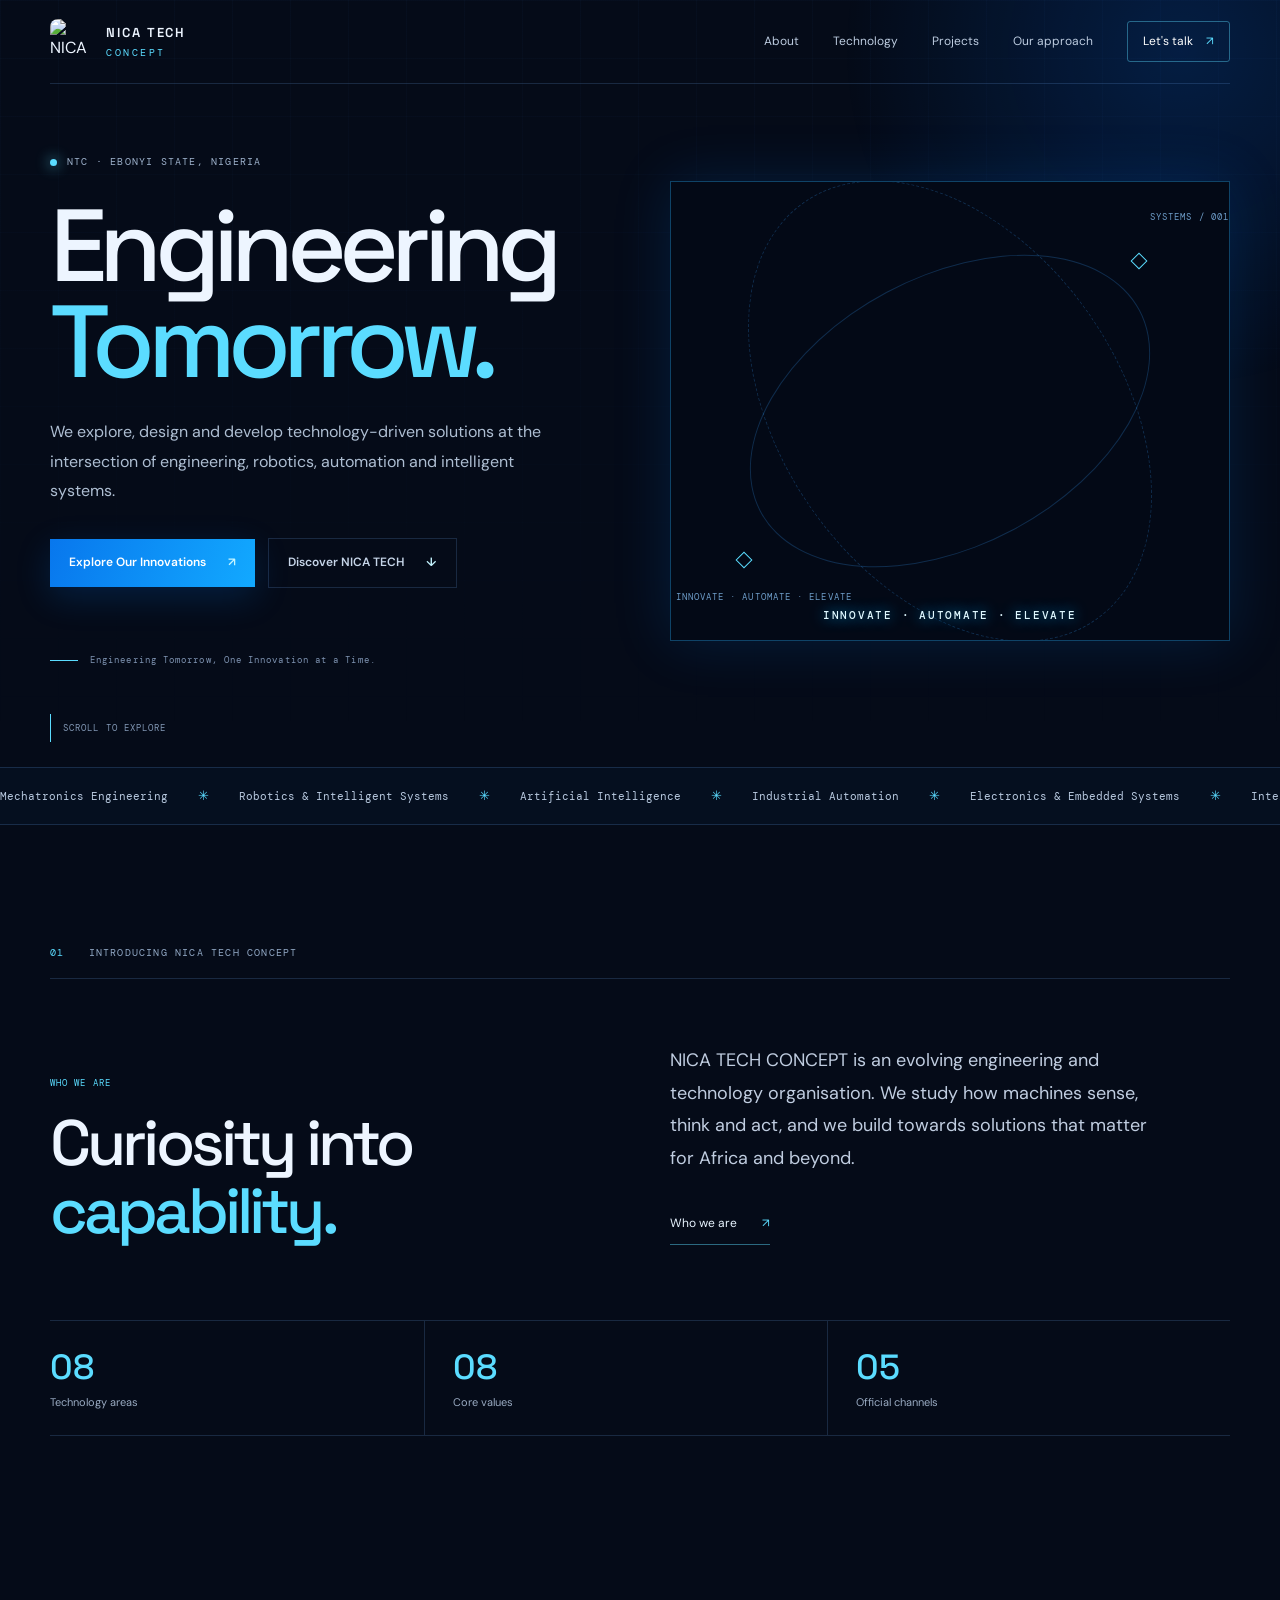
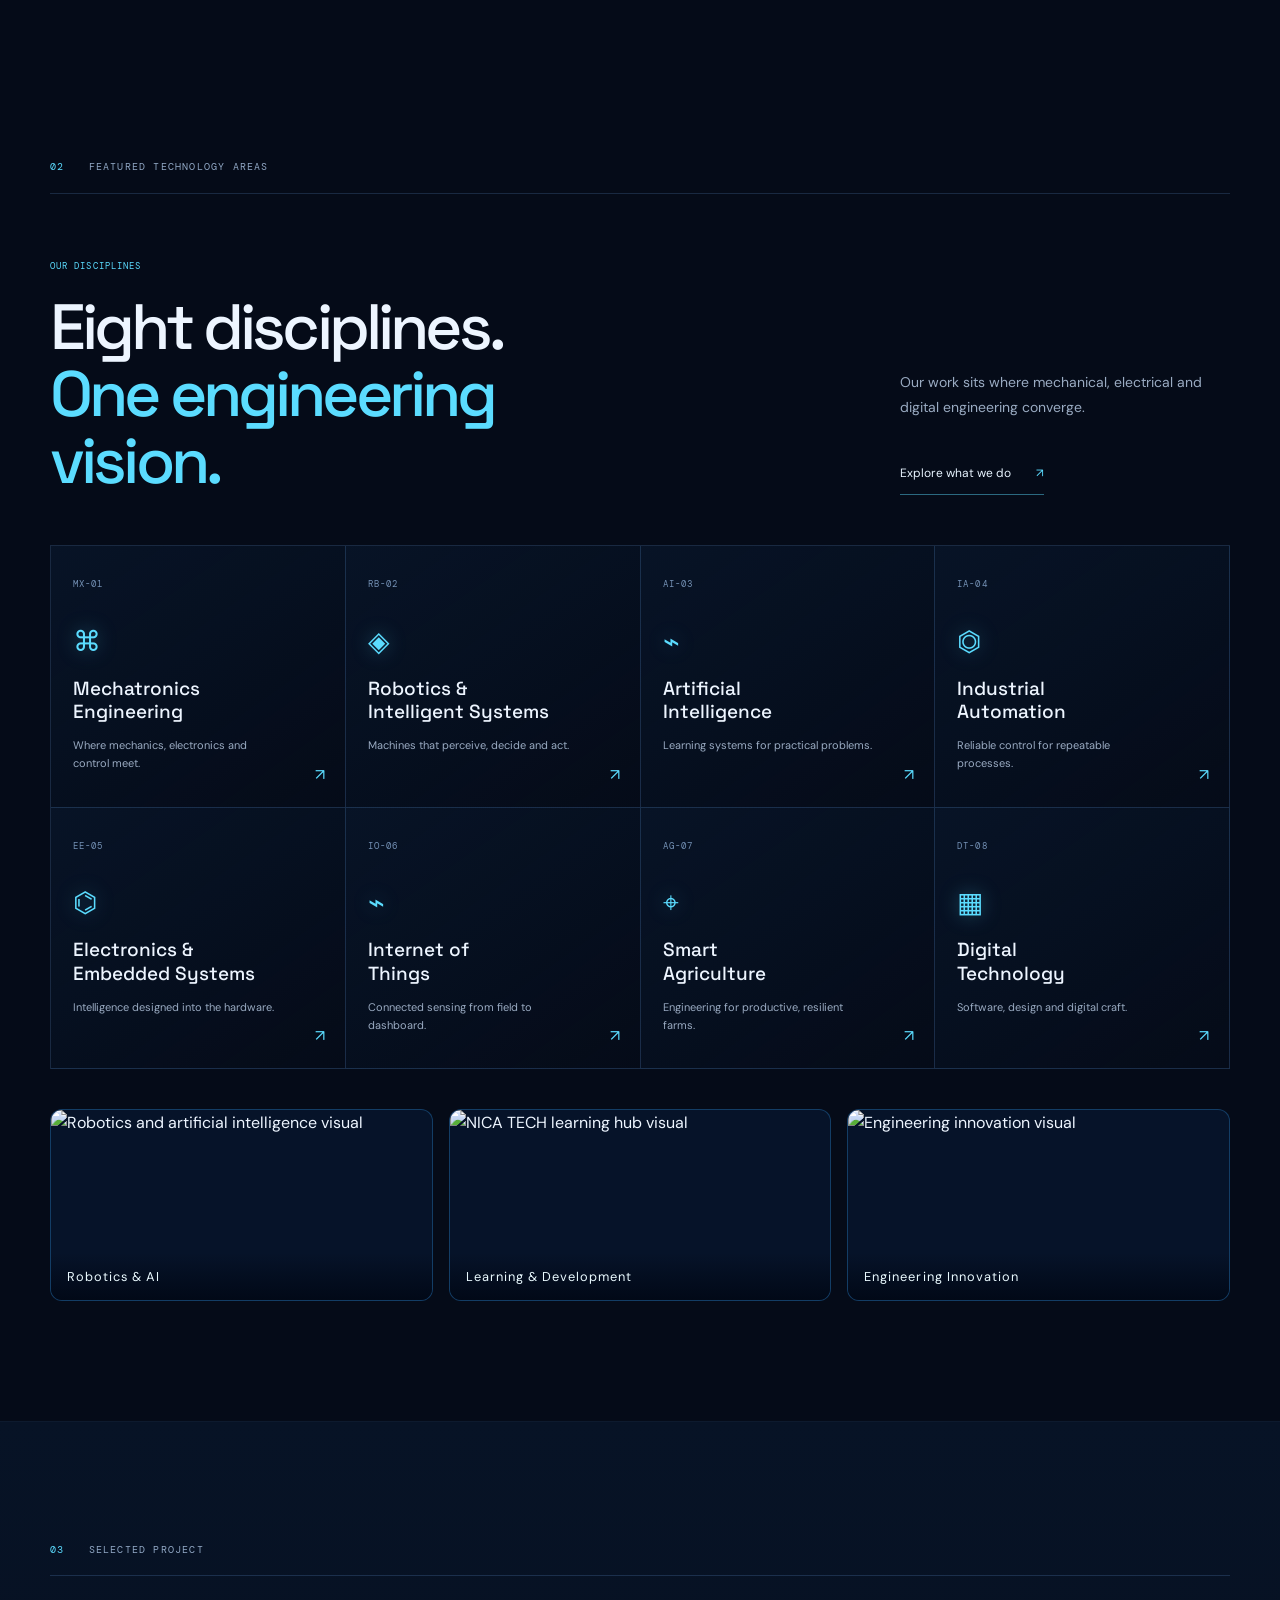
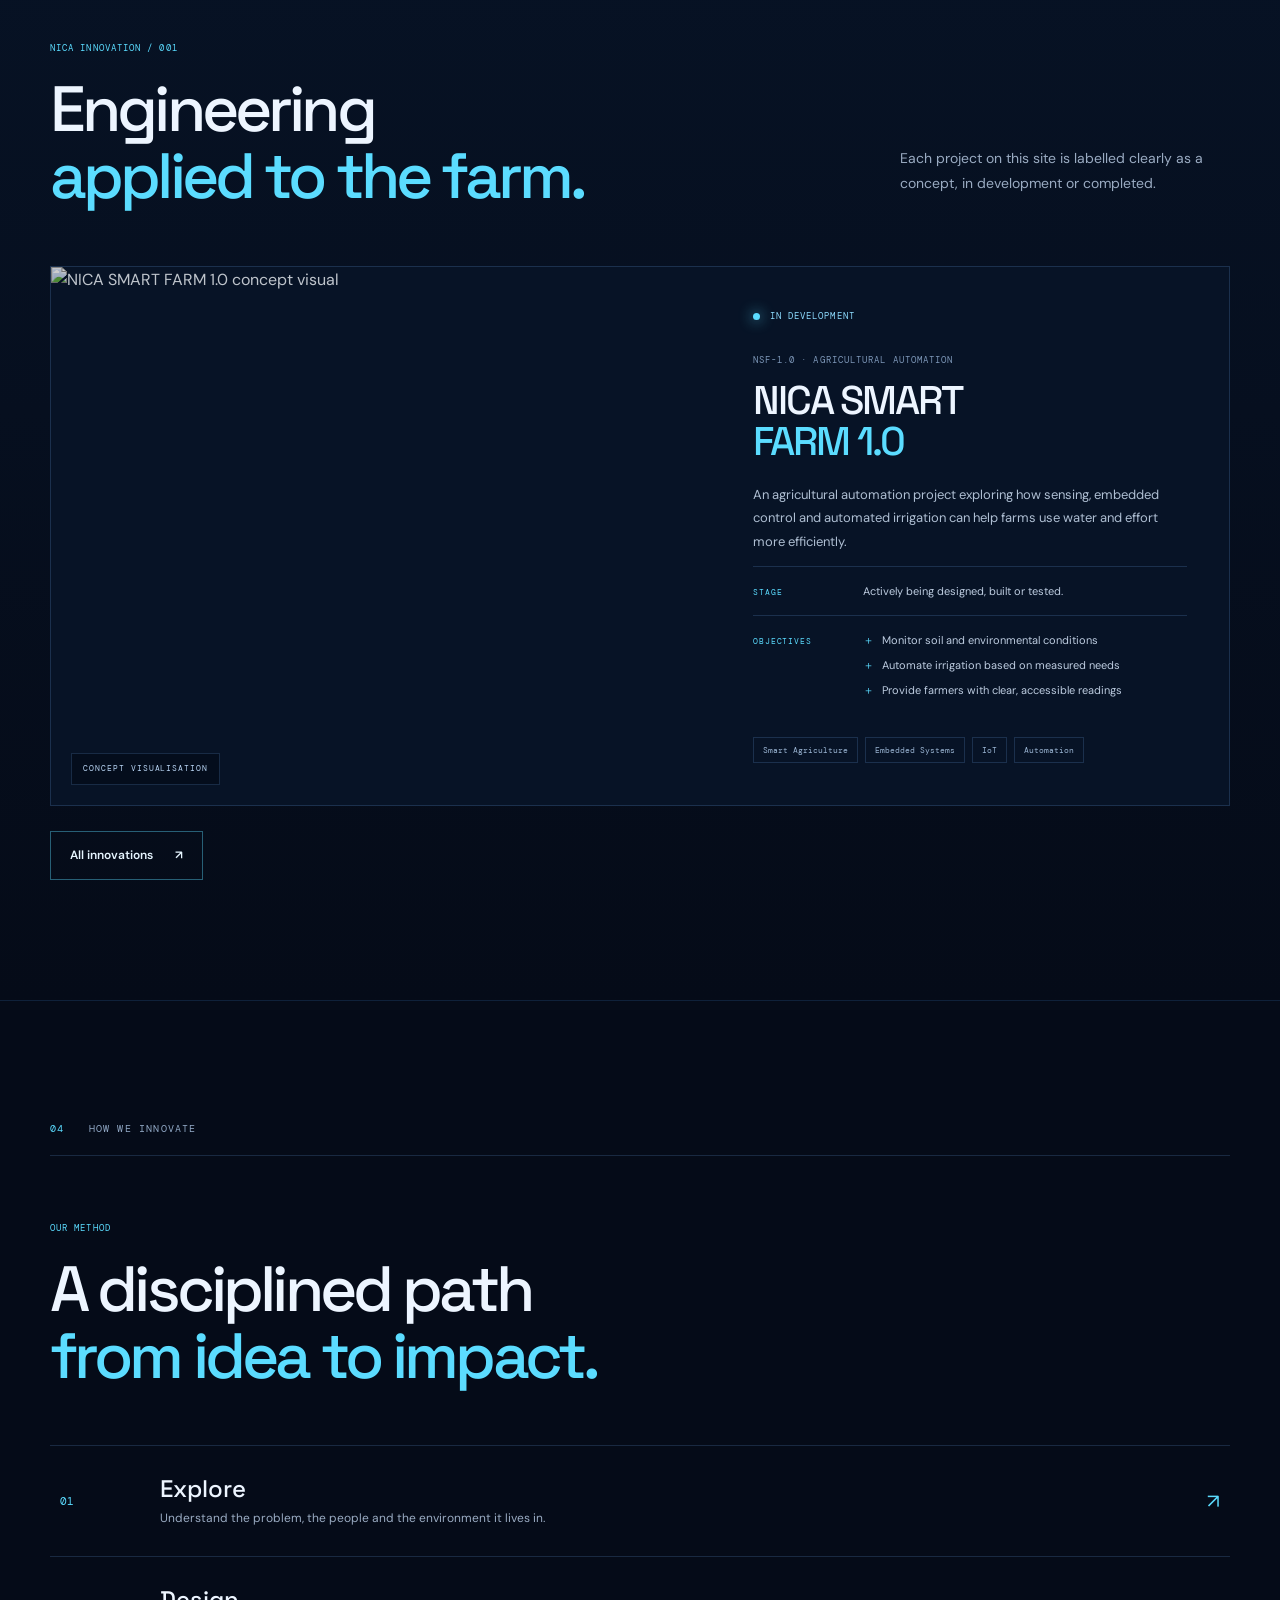
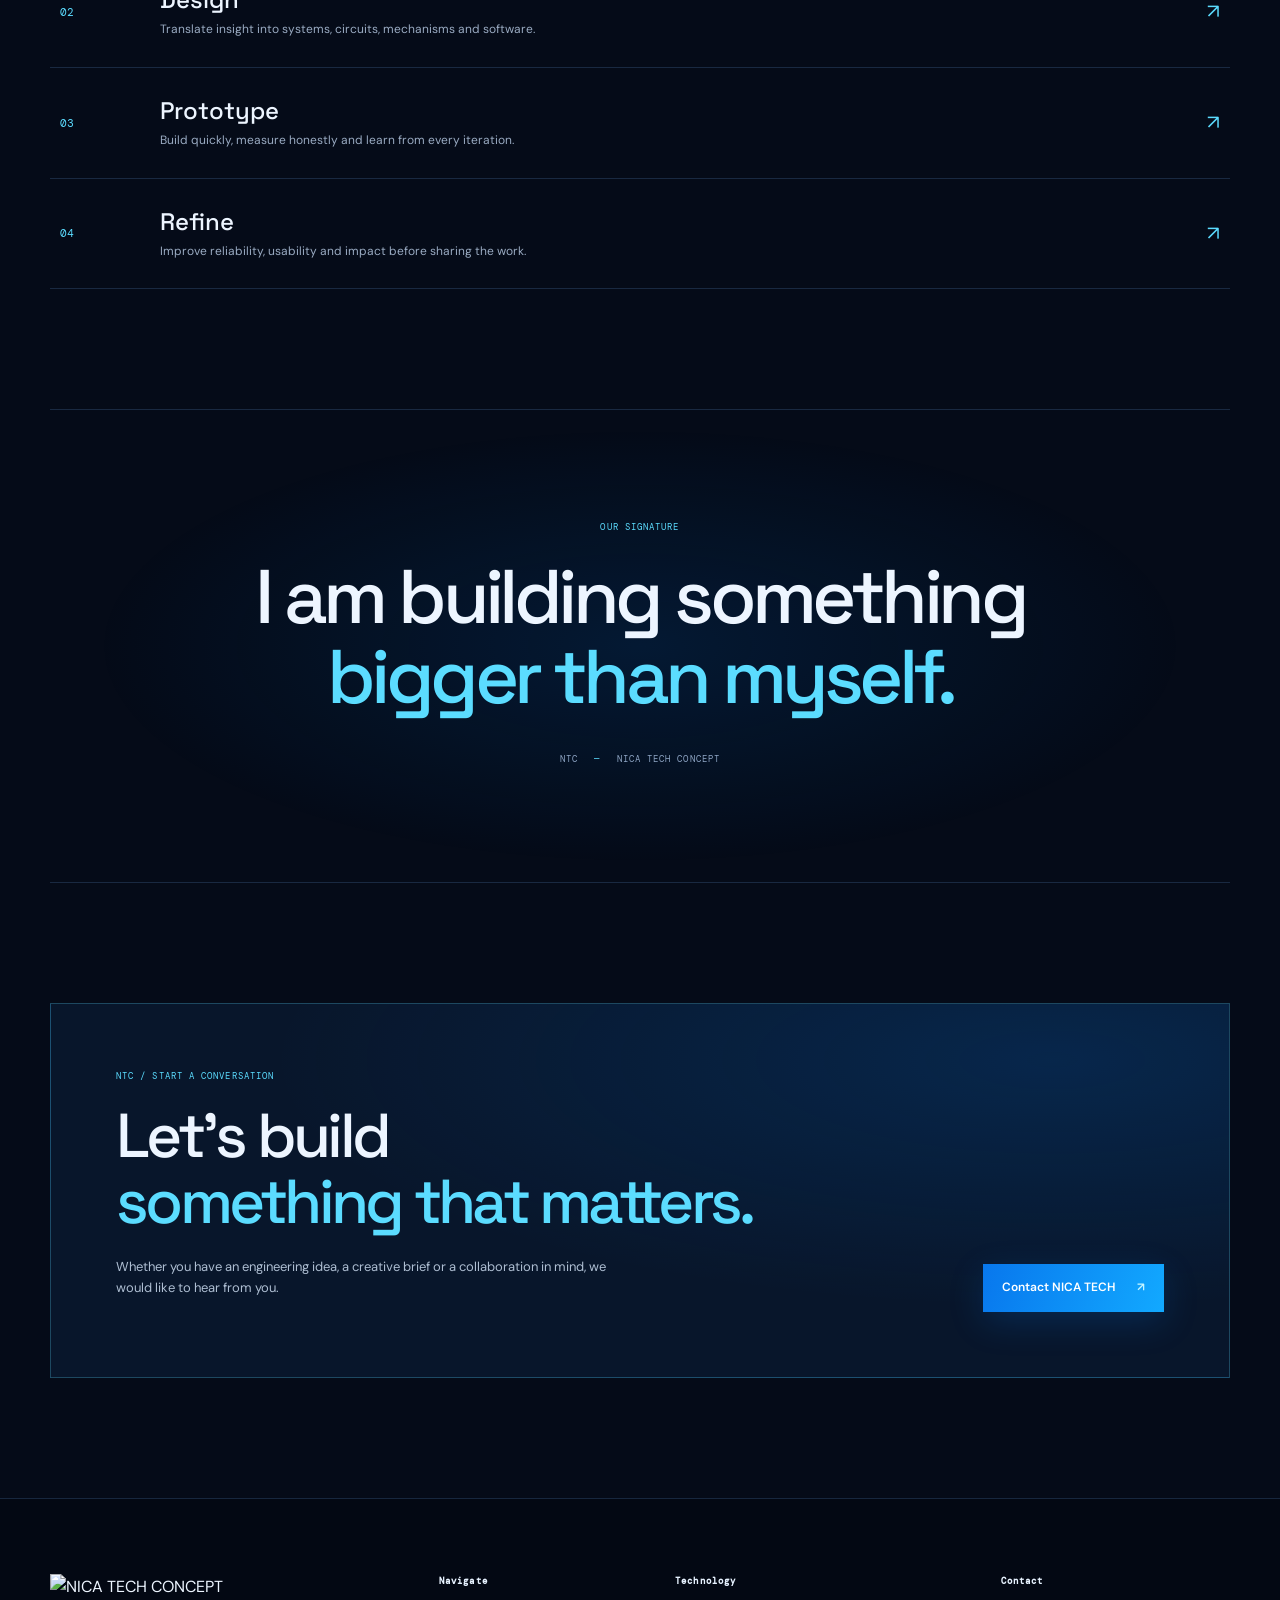
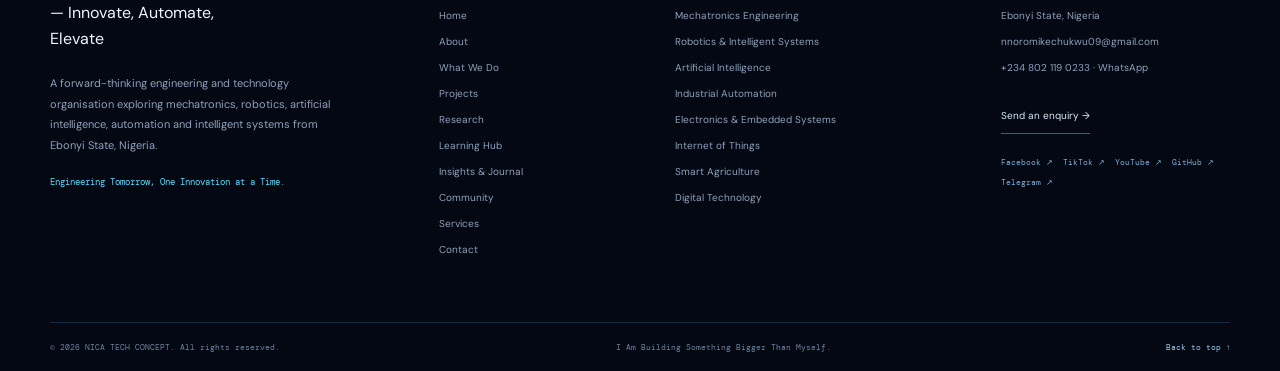
==== commit 6be49f74: "Add files via upload" ====
--- a/index.html
+++ b/index.html
@@ -1,61 +1,175 @@
-<meta name="description" content="NICA TECH CONCEPT, founded by Nnorom Ikechukwu Cornelius Alexander, explores robotics, artificial intelligence, mechatronics, electronics, automation and engineering innovation.">
+<!doctype html>
+<html lang="en">
+<head>
+  <meta charset="utf-8">
+  <meta name="viewport" content="width=device-width, initial-scale=1">
+  <meta name="theme-color" content="#050b18">
+  <meta name="description" content="NICA TECH CONCEPT — Engineering, robotics, automation and intelligent systems. Engineering Tomorrow, One Innovation at a Time.">
+  <title>NICA TECH CONCEPT | Engineering Tomorrow</title>
+  <link rel="preconnect" href="https://fonts.googleapis.com">
+  <link rel="preconnect" href="https://fonts.gstatic.com" crossorigin>
+  <link href="https://fonts.googleapis.com/css2?family=DM+Mono:wght@400;500&family=DM+Sans:wght@400;500;600;700&family=Space+Grotesk:wght@400;500;600;700&display=swap" rel="stylesheet">
+  <link rel="stylesheet" href="style.css">
+</head>
+<body>
+  <a class="skip-link" href="#main">Skip to content</a>
+  <div class="page-glow" aria-hidden="true"></div>
 
-<meta name="author" content="Nnorom Ikechukwu Cornelius Alexander">
+  <header class="site-header" id="top">
+    <a class="brand" href="#home" aria-label="NICA TECH CONCEPT home">
+      <img src="assets/nica-original-logo.jpg" alt="NICA TECH CONCEPT logo">
+      <span><strong>NICA TECH</strong><small>CONCEPT</small></span>
+    </a>
+    <button class="menu-toggle" aria-label="Open navigation" aria-expanded="false">
+      <span></span><span></span><span></span>
+    </button>
+    <nav class="main-nav" aria-label="Main navigation">
+      <a href="#about">About</a>
+      <a href="#technology">Technology</a>
+      <a href="#projects">Projects</a>
+      <a href="#process">Our approach</a>
+      <a class="nav-cta" href="#contact">Let's talk <span>↗</span></a>
+    </nav>
+  </header>
 
-<meta name="robots" content="index, follow">
+  <main id="main">
+    <section class="hero section-shell" id="home">
+      <div class="hero-copy">
+        <div class="eyebrow"><span class="pulse-dot"></span> NTC · EBONYI STATE, NIGERIA</div>
+        <h1>Engineering<br><em>Tomorrow.</em></h1>
+        <p class="hero-lead">We explore, design and develop technology-driven solutions at the intersection of engineering, robotics, automation and intelligent systems.</p>
+        <div class="hero-actions">
+          <a class="button button-primary" href="#projects">Explore Our Innovations <span>↗</span></a>
+          <a class="button button-quiet" href="#about">Discover NICA TECH <span>↓</span></a>
+        </div>
+        <div class="hero-footnote"><span class="tiny-line"></span> Engineering Tomorrow, One Innovation at a Time.</div>
+      </div>
+      <div class="hero-visual hero-visual-image" aria-label="NICA TECH CONCEPT engineering visual">
+        <div class="orbit orbit-one"></div><div class="orbit orbit-two"></div>
+        <div class="visual-cross cross-a"></div><div class="visual-cross cross-b"></div>
+        <div class="hero-logo-wrap">
+          <img src="assets/nica-original-logo.jpg" alt="NICA TECH CONCEPT — Innovate, Automate, Elevate">
+        </div>
+        <div class="visual-tag tag-top">SYSTEMS / 001</div>
+        <div class="visual-tag tag-bottom">INNOVATE · AUTOMATE · ELEVATE</div>
+      </div>
+      <a class="scroll-cue" href="#about"><span></span> SCROLL TO EXPLORE</a>
+    </section>
 
-<link rel="canonical" href="https://nica-tech-concept.github.io/">
+    <div class="discipline-marquee" aria-label="NICA technology disciplines">
+      <div class="marquee-track">
+        <span>Mechatronics Engineering</span><i>✳</i><span>Robotics &amp; Intelligent Systems</span><i>✳</i><span>Artificial Intelligence</span><i>✳</i><span>Industrial Automation</span><i>✳</i><span>Electronics &amp; Embedded Systems</span><i>✳</i><span>Internet of Things</span><i>✳</i><span>Smart Agriculture</span><i>✳</i><span>Digital Technology</span><i>✳</i>
+        <span>Mechatronics Engineering</span><i>✳</i><span>Robotics &amp; Intelligent Systems</span><i>✳</i><span>Artificial Intelligence</span><i>✳</i><span>Industrial Automation</span><i>✳</i><span>Electronics &amp; Embedded Systems</span><i>✳</i><span>Internet of Things</span><i>✳</i><span>Smart Agriculture</span><i>✳</i><span>Digital Technology</span><i>✳</i>
+      </div>
+    </div>
 
-<meta property="og:title" content="NICA TECH CONCEPT | Nnorom Ikechukwu">
+    <section class="about section-shell section-pad" id="about">
+      <div class="section-index"><span>01</span> INTRODUCING NICA TECH CONCEPT</div>
+      <div class="about-grid">
+        <div><p class="section-kicker">WHO WE ARE</p><h2>Curiosity into<br><em>capability.</em></h2></div>
+        <div class="about-text">
+          <p class="large-copy">NICA TECH CONCEPT is an evolving engineering and technology organisation. We study how machines sense, think and act, and we build towards solutions that matter for Africa and beyond.</p>
+          <a class="text-link" href="#technology">Who we are <span>↗</span></a>
+        </div>
+      </div>
+      <div class="stats-row">
+        <div class="stat"><strong data-count="8">08</strong><span>Technology areas</span></div>
+        <div class="stat"><strong data-count="8">08</strong><span>Core values</span></div>
+        <div class="stat"><strong data-count="5">05</strong><span>Official channels</span></div>
+      </div>
+      <div class="workbench-image reveal">
+        <img src="assets/engineering-innovation.jpg" alt="Engineering workbench with oscilloscope, breadboard prototypes and a robotic gripper" loading="lazy">
+        <div class="image-caption"><span>NTC / ENGINEERING WORKSPACE</span><span>01 — EXPLORE · DESIGN · BUILD</span></div>
+      </div>
+    </section>
 
-<meta property="og:description" content="Engineering tomorrow, one innovation at a time. Robotics, AI, Mechatronics and Engineering Innovation.">
+    <section class="technology section-shell section-pad" id="technology">
+      <div class="section-index"><span>02</span> FEATURED TECHNOLOGY AREAS</div>
+      <div class="section-heading">
+        <div><p class="section-kicker">OUR DISCIPLINES</p><h2>Eight disciplines.<br><em>One engineering vision.</em></h2></div>
+        <div class="heading-aside"><p>Our work sits where mechanical, electrical and digital engineering converge.</p><a class="text-link" href="#contact">Explore what we do <span>↗</span></a></div>
+      </div>
+      <div class="tech-grid">
+        <article class="tech-card"><span class="card-code">MX-01</span><span class="card-symbol">⌘</span><h3>Mechatronics<br>Engineering</h3><p>Where mechanics, electronics and control meet.</p><span class="card-arrow">↗</span></article>
+        <article class="tech-card"><span class="card-code">RB-02</span><span class="card-symbol">◈</span><h3>Robotics &amp;<br>Intelligent Systems</h3><p>Machines that perceive, decide and act.</p><span class="card-arrow">↗</span></article>
+        <article class="tech-card"><span class="card-code">AI-03</span><span class="card-symbol">⌁</span><h3>Artificial<br>Intelligence</h3><p>Learning systems for practical problems.</p><span class="card-arrow">↗</span></article>
+        <article class="tech-card"><span class="card-code">IA-04</span><span class="card-symbol">⏣</span><h3>Industrial<br>Automation</h3><p>Reliable control for repeatable processes.</p><span class="card-arrow">↗</span></article>
+        <article class="tech-card"><span class="card-code">EE-05</span><span class="card-symbol">⌬</span><h3>Electronics &amp;<br>Embedded Systems</h3><p>Intelligence designed into the hardware.</p><span class="card-arrow">↗</span></article>
+        <article class="tech-card"><span class="card-code">IO-06</span><span class="card-symbol">⌁</span><h3>Internet of<br>Things</h3><p>Connected sensing from field to dashboard.</p><span class="card-arrow">↗</span></article>
+        <article class="tech-card"><span class="card-code">AG-07</span><span class="card-symbol">⌖</span><h3>Smart<br>Agriculture</h3><p>Engineering for productive, resilient farms.</p><span class="card-arrow">↗</span></article>
+        <article class="tech-card"><span class="card-code">DT-08</span><span class="card-symbol">▦</span><h3>Digital<br>Technology</h3><p>Software, design and digital craft.</p><span class="card-arrow">↗</span></article>
+      </div>
+      <div class="visual-gallery" aria-label="NICA TECH visual disciplines">
+        <figure><img src="assets/robotics-ai.jpg" alt="Robotics and artificial intelligence visual"><figcaption>Robotics &amp; AI</figcaption></figure>
+        <figure><img src="assets/learning-hub.jpg" alt="NICA TECH learning hub visual"><figcaption>Learning &amp; Development</figcaption></figure>
+        <figure><img src="assets/engineering-innovation.jpg" alt="Engineering innovation visual"><figcaption>Engineering Innovation</figcaption></figure>
+      </div>
+    </section>
 
-<meta property="og:url" content="https://nica-tech-concept.github.io/">
+    <section class="project-section section-pad" id="projects">
+      <div class="section-shell">
+        <div class="section-index"><span>03</span> SELECTED PROJECT</div>
+        <div class="section-heading project-heading">
+          <div><p class="section-kicker">NICA INNOVATION / 001</p><h2>Engineering<br><em>applied to the farm.</em></h2></div>
+          <p class="heading-aside">Each project on this site is labelled clearly as a concept, in development or completed.</p>
+        </div>
+        <article class="project-feature">
+          <div class="project-image">
+            <img src="assets/nica-smart-farm.jpg" alt="NICA SMART FARM 1.0 concept visual" loading="lazy">
+            <span class="image-label">CONCEPT VISUALISATION</span>
+          </div>
+          <div class="project-info">
+            <div class="project-status"><span class="status-dot"></span> IN DEVELOPMENT</div>
+            <p class="project-code">NSF-1.0 · AGRICULTURAL AUTOMATION</p>
+            <h3>NICA SMART<br><em>FARM 1.0</em></h3>
+            <p>An agricultural automation project exploring how sensing, embedded control and automated irrigation can help farms use water and effort more efficiently.</p>
+            <div class="project-detail"><span>STAGE</span><p>Actively being designed, built or tested.</p></div>
+            <div class="project-detail"><span>OBJECTIVES</span><ul><li>Monitor soil and environmental conditions</li><li>Automate irrigation based on measured needs</li><li>Provide farmers with clear, accessible readings</li></ul></div>
+            <div class="project-tags"><span>Smart Agriculture</span><span>Embedded Systems</span><span>IoT</span><span>Automation</span></div>
+          </div>
+        </article>
+        <a class="button button-outline" href="#contact">All innovations <span>↗</span></a>
+      </div>
+    </section>
 
-<meta property="og:type" content="website">
+    <section class="process section-shell section-pad" id="process">
+      <div class="section-index"><span>04</span> HOW WE INNOVATE</div>
+      <div class="section-heading"><div><p class="section-kicker">OUR METHOD</p><h2>A disciplined path<br><em>from idea to impact.</em></h2></div></div>
+      <div class="process-list">
+        <article class="process-step"><span class="step-number">01</span><div><h3>Explore</h3><p>Understand the problem, the people and the environment it lives in.</p></div><span class="step-mark">↗</span></article>
+        <article class="process-step"><span class="step-number">02</span><div><h3>Design</h3><p>Translate insight into systems, circuits, mechanisms and software.</p></div><span class="step-mark">↗</span></article>
+        <article class="process-step"><span class="step-number">03</span><div><h3>Prototype</h3><p>Build quickly, measure honestly and learn from every iteration.</p></div><span class="step-mark">↗</span></article>
+        <article class="process-step"><span class="step-number">04</span><div><h3>Refine</h3><p>Improve reliability, usability and impact before sharing the work.</p></div><span class="step-mark">↗</span></article>
+      </div>
+    </section>
 
-<title>NICA TECH CONCEPT | Nnorom Ikechukwu | Engineering Tomorrow</title>><link rel="stylesheet" href="style.css"><script type="application/ld+json">
-{
-  "@context": "https://schema.org",
-  "@graph": [
-    {
-      "@type": "Organization",
-      "name": "NICA TECH CONCEPT",
-      "url": "https://nica-tech-concept.github.io/",
-      "founder": {
-        "@type": "Person",
-        "name": "Nnorom Ikechukwu Cornelius Alexander"
-      },
-      "sameAs": [
-        "https://www.facebook.com/profile.php?id=61570184195456",
-        "https://www.tiktok.com/@nicatechconcept",
-        "https://github.com/nica-tech-concept",
-        "https://www.youtube.com/@nicatechconcept",
-        "https://t.me/nicatechconcept"
-      ]
-    }
-  ]
-}
-</script></head><body>
-<header><a class="brand" href="#home"><b>N</b><span><strong>NICA TECH</strong><small>CONCEPT</small></span></a><button id="menu">☰</button><nav id="nav"><a href="#home">Home</a><a href="#about">About</a><a href="#technology">Technology</a><a href="#projects">Projects</a><a href="#creative">Creative</a><a href="#contact">Contact</a></nav></header>
-<main>
-<section id="home" class="hero"><div><p class="eyebrow">TECHNOLOGY • ENGINEERING • INNOVATION</p><h1>Engineering tomorrow,<br><em>one innovation at a time.</em></h1><p class="lead">NICA TECH CONCEPT is a forward-thinking technology and engineering brand exploring practical solutions across mechatronics, robotics, electronics, automation, AI, IoT and digital technology.</p><a class="btn" href="#technology">Explore NICA TECH</a> <a class="btn ghost" href="#contact">Connect</a></div><div class="chipbox"><div class="chip">NTC</div><p>BUILD • LEARN • CREATE • IMPACT</p></div></section>
-<section id="about" class="section"><p class="eyebrow">ABOUT US</p><h2>A vision built around useful technology.</h2><div class="twocol"><div><p>NICA TECH CONCEPT is a technology and engineering brand focused on learning, experimentation and practical ideas that can solve real-world problems.</p><p>The vision is to explore intelligent technologies while inspiring young people to learn, create and contribute to Africa's growing technology ecosystem.</p></div><article class="card"><small>FOUNDER & LEAD</small><h3>Nnorom Ikechukwu Cornelius Alexander</h3><p>Engineering and technology enthusiast building toward a future in mechatronics, robotics, embedded systems and intelligent automation.</p></article></div></section>
-<section id="technology" class="section dark"><p class="eyebrow">WHAT WE EXPLORE</p><h2>Technology without unnecessary limits.</h2><div class="grid six"><article><b>01</b><h3>Mechatronics</h3><p>Mechanical, electrical and intelligent control systems.</p></article><article><b>02</b><h3>Robotics</h3><p>Machines that can sense, decide and act.</p></article><article><b>03</b><h3>Electronics</h3><p>Circuits, sensors, microcontrollers and embedded hardware.</p></article><article><b>04</b><h3>Automation & IoT</h3><p>Connected systems for smarter environments.</p></article><article><b>05</b><h3>AI & Programming</h3><p>Software and intelligent systems for machines.</p></article><article><b>06</b><h3>Digital Technology</h3><p>Creative and digital solutions that connect ideas with people.</p></article></div></section>
-<section id="projects" class="section"><p class="eyebrow">PROJECTS & EXPERIMENTS</p><h2>From ideas to working prototypes.</h2><div class="grid three"><article class="card"><b>01</b><h3>Smart IoT Home</h3><p>A future concept for connected lighting, security, energy monitoring and environmental sensing.</p><small>VISION PROJECT</small></article><article class="card"><b>02</b><h3>Embedded Systems Lab</h3><p>Hands-on exploration of Arduino, sensors, control systems and microcontrollers.</p><small>EXPERIMENTATION</small></article><article class="card"><b>03</b><h3>NICA TECH HUB</h3><p>A planned learning and technology platform for engineering education, projects and challenges.</p><small>IN DEVELOPMENT</small></article></div></section>
-<section id="creative" class="section creative"><div><p class="eyebrow">NICA TECH CREATIVE</p><h2>Technology meets creativity.</h2><p>Graphic design, video editing, visual communication and digital content that help ideas become clear and memorable.</p></div><a class="btn" href="#contact">Work with us</a></section>
-<section class="section vision"><div><p class="eyebrow">THE BIGGER VISION</p><h2>Build technology that serves humanity.</h2><p>Meaningful innovation starts with curiosity, discipline, creativity and the willingness to keep learning.</p></div><div class="pills"><span>EXCELLENCE</span><span>INTEGRITY</span><span>INNOVATION</span><span>LEARNING</span><span>LEADERSHIP</span><span>SERVICE</span></div></section>
-<section id="contact" class="section contact"><p class="eyebrow">CONNECT</p><h2>Let's build something meaningful.</h2><p>Explore NICA TECH CONCEPT, follow our work or reach out about a project.</p><div class="links">
-<a href="https://github.com/nica-tech-concept" target="_blank">GitHub ↗</a>
+    <section class="signature-section section-shell">
+      <p class="section-kicker">OUR SIGNATURE</p>
+      <h2>I am building something<br><em>bigger than myself.</em></h2>
+      <div class="signature-mark">NTC <span>—</span> NICA TECH CONCEPT</div>
+    </section>
 
-<a href="https://t.me/nicatechconcept" target="_blank">Telegram ↗</a>
+    <section class="contact-section section-shell section-pad" id="contact">
+      <div class="contact-panel">
+        <div><p class="section-kicker">NTC / START A CONVERSATION</p><h2>Let's build<br><em>something that matters.</em></h2><p>Whether you have an engineering idea, a creative brief or a collaboration in mind, we would like to hear from you.</p></div>
+        <a class="button button-primary" href="mailto:nnoromikechukwu09@gmail.com">Contact NICA TECH <span>↗</span></a>
+      </div>
+    </section>
+  </main>
 
-<a href="https://www.youtube.com/@nicatechconcept" target="_blank">YouTube ↗</a>
-
-<a href="https://www.tiktok.com/@nicatechconcept" target="_blank">TikTok ↗</a>
-
-<a href="https://www.facebook.com/profile.php?id=61570184195456" target="_blank">Facebook ↗</a>
-
-<a href="mailto:hello@nicatechconcept.com">Email ↗</a>
-</div><a href="https://github.com/nica-tech" target="_blank">GitHub ↗</a><a href="https://t.me/nicatechconcept" target="_blank">Telegram ↗</a><a href="https://www.youtube.com/@nicatechconcept" target="_blank">YouTube ↗</a><a href="https://www.tiktok.com/" target="_blank">TikTok ↗</a><a href="https://www.facebook.com/" target="_blank">Facebook ↗</a><a href="mailto:hello@nicatechconcept.com">Email ↗</a></div></section>
-</main><footer><div><strong>NICA TECH CONCEPT</strong><p>Engineering tomorrow, one innovation at a time.</p></div><p>© <span id="year"></span> NICA TECH CONCEPT.</p></footer><script src="script.js"></script></body></html>
+  <footer class="site-footer">
+    <div class="footer-main section-shell">
+      <div class="footer-brand">
+        <img src="assets/nica-original-logo.jpg" alt="NICA TECH CONCEPT — Innovate, Automate, Elevate" loading="lazy">
+        <p>A forward-thinking engineering and technology organisation exploring mechatronics, robotics, artificial intelligence, automation and intelligent systems from Ebonyi State, Nigeria.</p>
+        <span>Engineering Tomorrow, One Innovation at a Time.</span>
+      </div>
+      <div class="footer-column"><h4>Navigate</h4><a href="#home">Home</a><a href="#about">About</a><a href="#technology">What We Do</a><a href="#projects">Projects</a><a href="#process">Research</a><a href="#technology">Learning Hub</a><a href="#technology">Insights &amp; Journal</a><a href="#about">Community</a><a href="#contact">Services</a><a href="#contact">Contact</a></div>
+      <div class="footer-column"><h4>Technology</h4><a href="#technology">Mechatronics Engineering</a><a href="#technology">Robotics &amp; Intelligent Systems</a><a href="#technology">Artificial Intelligence</a><a href="#technology">Industrial Automation</a><a href="#technology">Electronics &amp; Embedded Systems</a><a href="#technology">Internet of Things</a><a href="#technology">Smart Agriculture</a><a href="#technology">Digital Technology</a></div>
+      <div class="footer-column"><h4>Contact</h4><span>Ebonyi State, Nigeria</span><span><a href="mailto:nnoromikechukwu09@gmail.com">nnoromikechukwu09@gmail.com</a></span><span><a href="tel:+2348021190233">+234 802 119 0233</a> · <a href="https://wa.me/2348021190233" target="_blank" rel="noopener">WhatsApp</a></span><a class="text-link" href="#contact">Send an enquiry →</a><div class="social-links"><a href="https://www.facebook.com/profile.php?id=61570184195456" target="_blank" rel="noopener">Facebook ↗</a><a href="https://www.tiktok.com/@nicatechconcept" target="_blank" rel="noopener">TikTok ↗</a><a href="https://www.youtube.com/@nicatechconcept" target="_blank" rel="noopener">YouTube ↗</a><a href="https://github.com/nica-tech" target="_blank" rel="noopener">GitHub ↗</a><a href="https://t.me/nicatechconcept" target="_blank" rel="noopener">Telegram ↗</a></div></div>
+    </div>
+    <div class="footer-bottom section-shell"><span>© 2026 NICA TECH CONCEPT. All rights reserved.</span><span>I Am Building Something Bigger Than Myself.</span><a href="#top">Back to top ↑</a></div>
+  </footer>
+  <script src="script.js"></script>
+</body>
+</html>
--- a/style.css
+++ b/style.css
@@ -1 +1,56 @@
-*{box-sizing:border-box}html{scroll-behavior:smooth}body{margin:0;font-family:Inter,system-ui,-apple-system,Segoe UI,sans-serif;color:#07111f;background:#f6f8fb;line-height:1.6}a{text-decoration:none;color:inherit}header{position:sticky;top:0;z-index:5;padding:15px 7%;display:flex;align-items:center;justify-content:space-between;background:#07111ff2;color:#fff;border-bottom:1px solid #20364d}.brand{display:flex;align-items:center;gap:10px}.brand>b{display:grid;place-items:center;width:38px;height:38px;border:1px solid #55d8ff;border-radius:10px}.brand strong,.brand small{display:block}.brand strong{font-size:14px;letter-spacing:1px}.brand small{font-size:9px;letter-spacing:4px;color:#91a7bc}nav{display:flex;gap:25px;font-size:14px}nav a:hover{color:#55d8ff}#menu{display:none;background:none;border:0;color:#fff;font-size:25px}.hero{min-height:calc(100vh - 69px);padding:8%;display:grid;grid-template-columns:1.2fr .8fr;align-items:center;gap:60px;background:radial-gradient(circle at 78% 45%,#168cff33,transparent 35%),#07111f;color:#fff}.eyebrow{font-size:10px;font-weight:900;letter-spacing:3px;color:#168cff}.hero .eyebrow{color:#55d8ff}h1{font-size:clamp(43px,6vw,76px);line-height:1.02;letter-spacing:-3px;margin:15px 0}h1 em{font-style:normal;color:#55d8ff}.lead{max-width:700px;color:#b8c7d6;font-size:17px;margin:25px 0}.btn{display:inline-block;padding:13px 20px;margin:5px 6px 0 0;border-radius:9px;background:#168cff;color:#fff;font-weight:800;font-size:14px}.btn.ghost{background:transparent;border:1px solid #52677c}.chipbox{height:330px;border:1px solid #2a506b;border-radius:25px;display:grid;place-items:center;align-content:center;background:#0b1a2a}.chip{width:125px;height:125px;display:grid;place-items:center;border:1px solid #55d8ff;border-radius:18px;color:#55d8ff;font-size:30px;font-weight:900;box-shadow:0 0 45px #168cff55}.chipbox p{font-size:10px;letter-spacing:3px;color:#8ea4b9}.section{max-width:1250px;margin:auto;padding:100px 7%}.section h2{font-size:clamp(32px,4vw,54px);line-height:1.08;margin:12px 0 45px;letter-spacing:-1.5px}.twocol{display:grid;grid-template-columns:1fr 1fr;gap:55px}.twocol>div>p{font-size:18px;color:#506073}.card{background:#fff;border:1px solid #dce3ec;border-radius:18px;padding:30px}.card small{color:#168cff;font-weight:900;letter-spacing:2px}.card h3{font-size:24px;margin:35px 0 10px}.dark{max-width:none;background:#07111f;color:#fff}.dark>*{max-width:1110px;margin-left:auto;margin-right:auto}.dark h2{color:#fff}.grid{display:grid;gap:16px}.six{grid-template-columns:repeat(3,1fr)}.six article{padding:28px;border:1px solid #20364d;border-radius:15px;background:#0b1a2a}.six article>b{color:#55d8ff;font-size:11px}.six h3{margin-top:32px}.six p{color:#9fb0c1}.three{grid-template-columns:repeat(3,1fr)}.three .card{min-height:230px}.three .card h3{margin-top:55px}.three .card small{display:inline-block;margin-top:18px}.creative{max-width:none;background:#eaf6ff;display:flex;align-items:center;justify-content:space-between;gap:30px}.creative p:not(.eyebrow),.vision p:last-child,.contact>p{color:#536274;font-size:18px}.vision{display:grid;grid-template-columns:1.2fr .8fr;gap:60px}.pills{display:flex;flex-wrap:wrap;gap:10px}.pills span{background:#fff;border:1px solid #dce3ec;border-radius:50px;padding:10px 13px;font-size:10px;font-weight:900;letter-spacing:1px}.contact{max-width:none;background:#fff}.links{display:grid;grid-template-columns:repeat(3,1fr);gap:12px;margin-top:35px}.links a{padding:20px;border:1px solid #dce3ec;border-radius:12px;font-weight:800}.links a:hover{border-color:#55d8ff;background:#f5fbff}footer{padding:35px 7%;background:#050d16;color:#9eafc0;display:flex;justify-content:space-between;gap:30px;font-size:13px}footer strong{color:#fff;letter-spacing:1px}footer p{margin:5px 0}@media(max-width:800px){#menu{display:block}nav{display:none;position:absolute;top:68px;left:0;right:0;padding:20px 7%;background:#07111f;flex-direction:column}nav.open{display:flex}.hero{grid-template-columns:1fr;padding-top:70px}.twocol,.six,.three,.vision{grid-template-columns:1fr}.creative{display:block}.links{grid-template-columns:1fr}footer{display:block}}
+/* NICA TECH CONCEPT — responsive visual system */
+:root{--bg:#050b18;--bg2:#081326;--panel:#0a1930;--line:rgba(115,177,255,.18);--text:#edf5ff;--muted:#9aabc2;--blue:#168cff;--cyan:#5bdcff;--max:1180px;--ease:cubic-bezier(.22,.75,.25,1)}
+*{box-sizing:border-box}html{scroll-behavior:smooth;scroll-padding-top:90px}body{margin:0;background:var(--bg);color:var(--text);font-family:"DM Sans",sans-serif;line-height:1.65;overflow-x:hidden}body:before{content:"";position:fixed;inset:0;pointer-events:none;z-index:-2;background:linear-gradient(rgba(70,130,210,.035) 1px,transparent 1px),linear-gradient(90deg,rgba(70,130,210,.035) 1px,transparent 1px);background-size:58px 58px;mask-image:linear-gradient(to bottom,black,transparent 85%)}a{color:inherit;text-decoration:none}img{display:block;max-width:100%}.page-glow{position:absolute;width:700px;height:700px;right:-250px;top:-300px;border-radius:50%;background:radial-gradient(circle,rgba(0,111,255,.19),transparent 68%);pointer-events:none;z-index:-1}.section-shell{width:min(var(--max),calc(100% - 64px));margin-inline:auto}.section-pad{padding-top:120px;padding-bottom:120px}.skip-link{position:absolute;left:-999px;top:0}.skip-link:focus{left:12px;z-index:100;background:white;color:#000;padding:10px}
+.site-header{height:84px;width:min(var(--max),calc(100% - 64px));margin:auto;display:flex;align-items:center;justify-content:space-between;border-bottom:1px solid var(--line);position:relative;z-index:20}.brand{display:flex;align-items:center;gap:11px}.brand img{width:45px;height:45px;object-fit:cover;border-radius:8px}.brand span{display:grid;line-height:1.15;letter-spacing:.12em}.brand strong{font:600 13px "Space Grotesk";}.brand small{font:10px "DM Mono";color:var(--cyan);letter-spacing:.25em;margin-top:5px}.main-nav{display:flex;align-items:center;gap:34px}.main-nav>a{font-size:12px;color:#bdcce0;transition:color .25s}.main-nav>a:hover{color:var(--cyan)}.main-nav .nav-cta{border:1px solid rgba(91,220,255,.4);padding:10px 15px;border-radius:3px;color:white}.nav-cta span{color:var(--cyan);margin-left:10px}.menu-toggle{display:none;background:none;border:0;padding:8px}.menu-toggle span{display:block;width:24px;height:2px;background:white;margin:5px}
+.hero{min-height:650px;display:grid;grid-template-columns:1.05fr .95fr;align-items:center;position:relative;padding-top:70px;padding-bottom:100px}.eyebrow,.section-index,.section-kicker,.visual-tag,.hero-footnote,.scroll-cue,.card-code,.project-code,.project-status,.project-detail>span,.image-caption,.image-label,.signature-mark,.footer-column h4{font-family:"DM Mono",monospace;letter-spacing:.12em}.eyebrow{font-size:10px;color:#9db1cb;display:flex;align-items:center;gap:10px}.pulse-dot,.status-dot{width:7px;height:7px;border-radius:50%;background:var(--cyan);box-shadow:0 0 14px var(--cyan)}h1,h2,h3,p{margin-top:0}h1{font:500 clamp(64px,8vw,112px)/.94 "Space Grotesk";letter-spacing:-.075em;margin:27px 0}.hero h1 em,h2 em,.project-info h3 em{font-style:normal;color:var(--cyan)}.hero-lead{font-size:16px;color:#aebed2;max-width:500px;line-height:1.85}.hero-actions{display:flex;gap:13px;align-items:center;margin-top:32px;flex-wrap:wrap}.button{display:inline-flex;align-items:center;gap:22px;padding:14px 19px;font-size:12px;font-weight:600;transition:transform .3s var(--ease),background .3s,border-color .3s}.button:hover{transform:translateY(-3px)}.button-primary{background:linear-gradient(110deg,#0877ed,#12a9ff);color:white;box-shadow:0 10px 35px rgba(0,125,255,.18)}.button-primary:hover{background:linear-gradient(110deg,#1592ff,#4bcaff)}.button-quiet{border:1px solid var(--line);color:#c6d5e8}.button-quiet span,.button-primary span{color:#c5f5ff}.hero-footnote{font-size:9px;color:#7f94b2;margin-top:65px;display:flex;gap:12px;align-items:center}.tiny-line{width:28px;height:1px;background:var(--cyan)}.hero-visual{height:460px;position:relative;display:grid;place-items:center}.hero-logo-wrap{width:min(82%,430px);position:relative;z-index:2;filter:drop-shadow(0 20px 55px rgba(0,126,255,.2));animation:float 7s ease-in-out infinite}.hero-logo-wrap img{width:100%;border-radius:4px;mix-blend-mode:screen}.orbit{position:absolute;border:1px solid rgba(58,161,255,.23);border-radius:50%;transform:rotate(-28deg)}.orbit-one{width:430px;height:270px;animation:orbit 22s linear infinite}.orbit-two{width:510px;height:340px;transform:rotate(55deg);border-style:dashed;animation:orbit 32s linear infinite reverse}.visual-cross{position:absolute;width:12px;height:12px;border:1px solid var(--cyan);transform:rotate(45deg)}.cross-a{top:16%;right:15%}.cross-b{bottom:16%;left:12%}.visual-tag{position:absolute;font-size:9px;color:#6e9dc9}.tag-top{top:28px;right:0}.tag-bottom{bottom:35px;left:5px}.scroll-cue{position:absolute;bottom:25px;left:0;font-size:9px;color:#8298b5;display:flex;align-items:center;gap:12px}.scroll-cue span{height:28px;width:1px;background:var(--cyan)}
+.discipline-marquee{overflow:hidden;border-block:1px solid var(--line);background:rgba(6,17,34,.8);padding:17px 0}.marquee-track{display:flex;align-items:center;gap:30px;width:max-content;animation:marquee 48s linear infinite}.marquee-track span{font:11px "DM Mono";color:#b8c9df;white-space:nowrap}.marquee-track i{font-style:normal;color:var(--cyan);font-size:13px}
+.section-index{font-size:10px;color:#91a8c5;border-bottom:1px solid var(--line);padding-bottom:17px}.section-index span{color:var(--cyan);margin-right:17px}.about-grid,.section-heading{display:grid;grid-template-columns:1fr 1fr;gap:60px;margin-top:65px;align-items:end}.section-kicker{font-size:9px;color:var(--cyan);margin-bottom:20px}.section-heading h2,.about-grid h2,.signature-section h2,.contact-panel h2{font:500 clamp(42px,5vw,68px)/1.05 "Space Grotesk";letter-spacing:-.06em;margin:0}.about-text{max-width:490px}.large-copy{font-size:18px;line-height:1.8;color:#c0cde0}.text-link{display:inline-flex;gap:25px;align-items:center;border-bottom:1px solid rgba(91,220,255,.45);padding:10px 0;color:#e8f4ff;font-size:12px;margin-top:12px}.text-link span{color:var(--cyan)}.stats-row{display:flex;gap:0;margin:75px 0 55px;border-block:1px solid var(--line)}.stat{flex:1;padding:24px 28px;border-right:1px solid var(--line);display:grid;gap:4px}.stat:first-child{padding-left:0}.stat:last-child{border:0}.stat strong{font:500 35px "Space Grotesk";color:var(--cyan)}.stat span{font-size:11px;color:var(--muted)}.workbench-image{position:relative;overflow:hidden;border:1px solid var(--line)}.workbench-image img{width:100%;height:410px;object-fit:cover;filter:saturate(.82) brightness(.78);transition:transform 1s var(--ease)}.workbench-image:hover img{transform:scale(1.035)}.image-caption{position:absolute;bottom:0;left:0;right:0;padding:15px 20px;background:linear-gradient(transparent,rgba(0,5,15,.9));display:flex;justify-content:space-between;font-size:8px;color:#c5d6e9}
+.section-heading{margin-bottom:50px}.heading-aside{max-width:330px;color:var(--muted);font-size:14px;line-height:1.8;justify-self:end}.heading-aside .text-link{margin-top:18px}.tech-grid{display:grid;grid-template-columns:repeat(4,1fr);border-top:1px solid var(--line);border-left:1px solid var(--line)}.tech-card{min-height:255px;padding:23px 22px;border-right:1px solid var(--line);border-bottom:1px solid var(--line);position:relative;background:linear-gradient(145deg,rgba(14,39,70,.32),rgba(5,13,27,.15));transition:background .35s,transform .35s}.tech-card:hover{background:linear-gradient(145deg,rgba(11,100,174,.22),rgba(5,13,27,.5));transform:translateY(-4px)}.card-code{font-size:9px;color:#7592b6}.card-symbol{display:block;color:var(--cyan);font-size:28px;margin:23px 0 12px;text-shadow:0 0 20px rgba(91,220,255,.35)}.tech-card h3{font:500 19px/1.25 "Space Grotesk";margin-bottom:12px}.tech-card p{font-size:11px;color:var(--muted);max-width:210px}.card-arrow{position:absolute;right:20px;bottom:18px;color:var(--cyan)}
+.project-section{background:linear-gradient(180deg,#071326,#050b18);border-block:1px solid rgba(91,160,230,.1)}.project-heading{margin-bottom:55px}.project-feature{display:grid;grid-template-columns:1.12fr .88fr;border:1px solid var(--line);background:#071326}.project-image{position:relative;min-height:480px;overflow:hidden}.project-image img{width:100%;height:100%;min-height:480px;object-fit:cover;filter:brightness(.8) saturate(.9);transition:transform 1s var(--ease)}.project-feature:hover .project-image img{transform:scale(1.025)}.image-label{position:absolute;left:20px;bottom:20px;background:rgba(4,12,26,.8);border:1px solid var(--line);padding:8px 11px;font-size:8px;color:#b8d4f3}.project-info{padding:42px}.project-status{font-size:9px;color:#8edcff;display:flex;gap:10px;align-items:center}.project-code{font-size:9px;color:#7d97b8;margin:30px 0 13px}.project-info h3{font:500 40px/1.02 "Space Grotesk";letter-spacing:-.05em;margin-bottom:20px}.project-info>p:not(.project-code){font-size:13px;color:#aebed2;line-height:1.8}.project-detail{border-top:1px solid var(--line);padding:15px 0;display:grid;grid-template-columns:95px 1fr;gap:15px}.project-detail>span{font-size:8px;color:var(--cyan);padding-top:4px}.project-detail p,.project-detail ul{font-size:11px;color:#bdcce0;margin:0;padding:0;list-style:none}.project-detail li{margin-bottom:7px}.project-detail li:before{content:"＋";color:var(--cyan);margin-right:8px}.project-tags{display:flex;flex-wrap:wrap;gap:7px;margin-top:15px}.project-tags span{font:8px "DM Mono";padding:7px 9px;border:1px solid var(--line);color:#9bb5d3}.button-outline{margin-top:25px;border:1px solid rgba(91,220,255,.4);color:#e6f5ff}
+.process-list{margin-top:55px;border-top:1px solid var(--line)}.process-step{display:grid;grid-template-columns:100px 1fr 40px;align-items:center;padding:27px 10px;border-bottom:1px solid var(--line);transition:padding .3s,background .3s}.process-step:hover{padding-left:22px;background:rgba(14,70,120,.13)}.step-number{font:11px "DM Mono";color:var(--cyan)}.process-step h3{font:500 24px "Space Grotesk";margin:0 0 5px}.process-step p{font-size:12px;color:var(--muted);margin:0}.step-mark{color:var(--cyan);font-size:20px;text-align:right}
+.signature-section{padding-top:110px;padding-bottom:115px;text-align:center;border-top:1px solid var(--line);border-bottom:1px solid var(--line);background:radial-gradient(ellipse at center,rgba(0,101,195,.16),transparent 65%)}.signature-section h2{font-size:clamp(40px,6vw,76px);margin:22px 0 35px}.signature-mark{font-size:9px;color:#8ea6c5}.signature-mark span{color:var(--cyan);padding:0 10px}
+.contact-panel{padding:65px;display:flex;justify-content:space-between;align-items:end;gap:35px;border:1px solid rgba(91,220,255,.25);background:radial-gradient(ellipse at 85% 15%,rgba(0,113,221,.18),transparent 55%),#08162b}.contact-panel>div{max-width:660px}.contact-panel h2{font-size:clamp(38px,5vw,62px);margin-bottom:22px}.contact-panel p:not(.section-kicker){color:#aebed2;font-size:13px;max-width:500px}.contact-panel .button{white-space:nowrap}
+.site-footer{background:#030813;border-top:1px solid var(--line)}.footer-main{display:grid;grid-template-columns:1.35fr .75fr 1.1fr .9fr;gap:45px;padding-top:75px;padding-bottom:65px}.footer-brand img{width:190px;height:auto;max-height:150px;object-fit:contain;object-position:left center;mix-blend-mode:screen;margin-bottom:20px}.footer-brand p{font-size:11px;color:#8fa2bd;line-height:1.9;max-width:300px}.footer-brand>span{font:9px "DM Mono";color:var(--cyan)}.footer-column{display:flex;flex-direction:column;gap:11px}.footer-column h4{font-size:9px;color:#e7f2ff;margin:0 0 9px}.footer-column>a,.footer-column>span{font-size:10px;color:#8fa2bd;line-height:1.5;transition:color .2s}.footer-column>a:hover{color:var(--cyan)}.footer-column .text-link{align-self:flex-start;color:#d9e9fa}.social-links{display:flex;flex-wrap:wrap;gap:10px;margin-top:12px}.social-links a{font:8px "DM Mono";color:#7faed7}.footer-bottom{border-top:1px solid var(--line);padding-top:19px;padding-bottom:19px;display:flex;justify-content:space-between;gap:20px;font:8px "DM Mono";color:#6e829f}.footer-bottom a{color:#9bcff1}
+.reveal{opacity:0;transform:translateY(28px);transition:opacity .8s var(--ease),transform .8s var(--ease)}.reveal.visible{opacity:1;transform:none}
+@keyframes float{0%,100%{transform:translateY(0)}50%{transform:translateY(-12px)}}@keyframes orbit{to{transform:rotate(332deg)}}@keyframes marquee{to{transform:translateX(-50%)}}
+@media(max-width:900px){.main-nav{gap:18px}.hero{grid-template-columns:1fr .8fr}.hero-visual{height:370px}.orbit-one{width:320px;height:220px}.orbit-two{width:370px;height:260px}.tech-grid{grid-template-columns:repeat(2,1fr)}.project-feature{grid-template-columns:1fr}.project-image,.project-image img{min-height:360px;height:360px}.footer-main{grid-template-columns:1fr 1fr}.contact-panel{padding:45px}.section-pad{padding-top:90px;padding-bottom:90px}}
+@media(max-width:640px){.section-shell,.site-header{width:calc(100% - 38px)}.site-header{height:72px}.brand img{width:39px;height:39px}.menu-toggle{display:block;z-index:22}.main-nav{display:none;position:absolute;top:71px;left:-19px;right:-19px;padding:22px 25px 28px;background:#071326;border-bottom:1px solid var(--line);flex-direction:column;align-items:stretch;gap:0}.main-nav.open{display:flex}.main-nav>a{padding:13px 0;border-bottom:1px solid rgba(115,177,255,.1)}.main-nav .nav-cta{margin-top:12px;padding:12px}.hero{display:flex;flex-direction:column;align-items:stretch;padding-top:70px;padding-bottom:85px;min-height:unset}.hero h1{font-size:clamp(62px,17vw,90px)}.hero-lead{font-size:14px}.hero-visual{height:300px;margin-top:35px}.hero-logo-wrap{width:78%}.orbit-one{width:280px;height:175px}.orbit-two{width:330px;height:220px}.tag-top{right:2px}.scroll-cue{bottom:0}.hero-footnote{margin-top:40px}.section-pad{padding-top:75px;padding-bottom:75px}.about-grid,.section-heading{grid-template-columns:1fr;gap:25px;margin-top:45px}.section-heading h2,.about-grid h2{font-size:47px}.heading-aside{justify-self:start}.stats-row{margin:48px 0 35px}.stat{padding:17px 12px}.stat strong{font-size:27px}.stat span{font-size:9px}.workbench-image img{height:260px}.image-caption{font-size:7px;padding:12px}.tech-grid{grid-template-columns:1fr 1fr}.tech-card{min-height:230px;padding:16px}.tech-card h3{font-size:16px}.tech-card p{font-size:10px}.card-symbol{margin:17px 0 10px}.project-image,.project-image img{height:260px;min-height:260px}.project-info{padding:25px 20px}.project-info h3{font-size:35px}.project-detail{grid-template-columns:75px 1fr}.process-step{grid-template-columns:42px 1fr 20px;padding:22px 0}.process-step h3{font-size:21px}.process-step p{font-size:11px}.signature-section{padding:80px 15px}.signature-section h2{font-size:42px}.contact-panel{padding:30px 22px;display:block}.contact-panel h2{font-size:42px}.contact-panel .button{margin-top:15px}.footer-main{grid-template-columns:1fr 1fr;gap:35px 20px;padding-top:55px}.footer-brand{grid-column:1/-1}.footer-brand img{width:170px}.footer-bottom{flex-direction:column;gap:9px}.footer-column>a,.footer-column>span{font-size:9px}}
+@media(prefers-reduced-motion:reduce){*,*::before,*::after{scroll-behavior:auto!important;animation-duration:.01ms!important;animation-iteration-count:1!important;transition-duration:.01ms!important}.reveal{opacity:1;transform:none}}
+
+
+/* Bundled NICA TECH visual assets */
+.hero-visual-image {
+  background: #030916 url("assets/nica-hero-engineering.jpg") center / cover no-repeat;
+  border: 1px solid rgba(39, 174, 255, .35);
+  box-shadow: 0 0 55px rgba(0, 126, 255, .16);
+  overflow: hidden;
+}
+.hero-visual-image .hero-logo-wrap { display: none; }
+.hero-visual-image::after {
+  content: "INNOVATE  ·  AUTOMATE  ·  ELEVATE";
+  position: absolute; inset: auto 1rem 1rem;
+  color: #dff8ff; font: 500 .68rem/1.4 "DM Mono", monospace;
+  letter-spacing: .16em; text-align: center;
+  text-shadow: 0 0 14px #00aaff;
+}
+.workbench-image img, .project-image img { width: 100%; height: 100%; object-fit: cover; }
+.visual-gallery {
+  display: grid; grid-template-columns: repeat(3, minmax(0, 1fr));
+  gap: 1rem; margin-top: 2.5rem;
+}
+.visual-gallery figure {
+  position: relative; margin: 0; min-height: 190px; overflow: hidden;
+  border: 1px solid rgba(54, 169, 255, .28); border-radius: 12px;
+  background: #061329;
+}
+.visual-gallery img { width: 100%; height: 100%; min-height: 190px; object-fit: cover; display: block; transition: transform .6s ease; }
+.visual-gallery figure:hover img { transform: scale(1.045); }
+.visual-gallery figcaption {
+  position: absolute; inset: auto 0 0; padding: .8rem 1rem;
+  color: #eafaff; font-size: .8rem; letter-spacing: .08em;
+  background: linear-gradient(transparent, rgba(1, 8, 22, .94));
+}
+@media (max-width: 700px) {
+  .visual-gallery { grid-template-columns: 1fr; }
+  .visual-gallery figure, .visual-gallery img { min-height: 210px; }
+}
